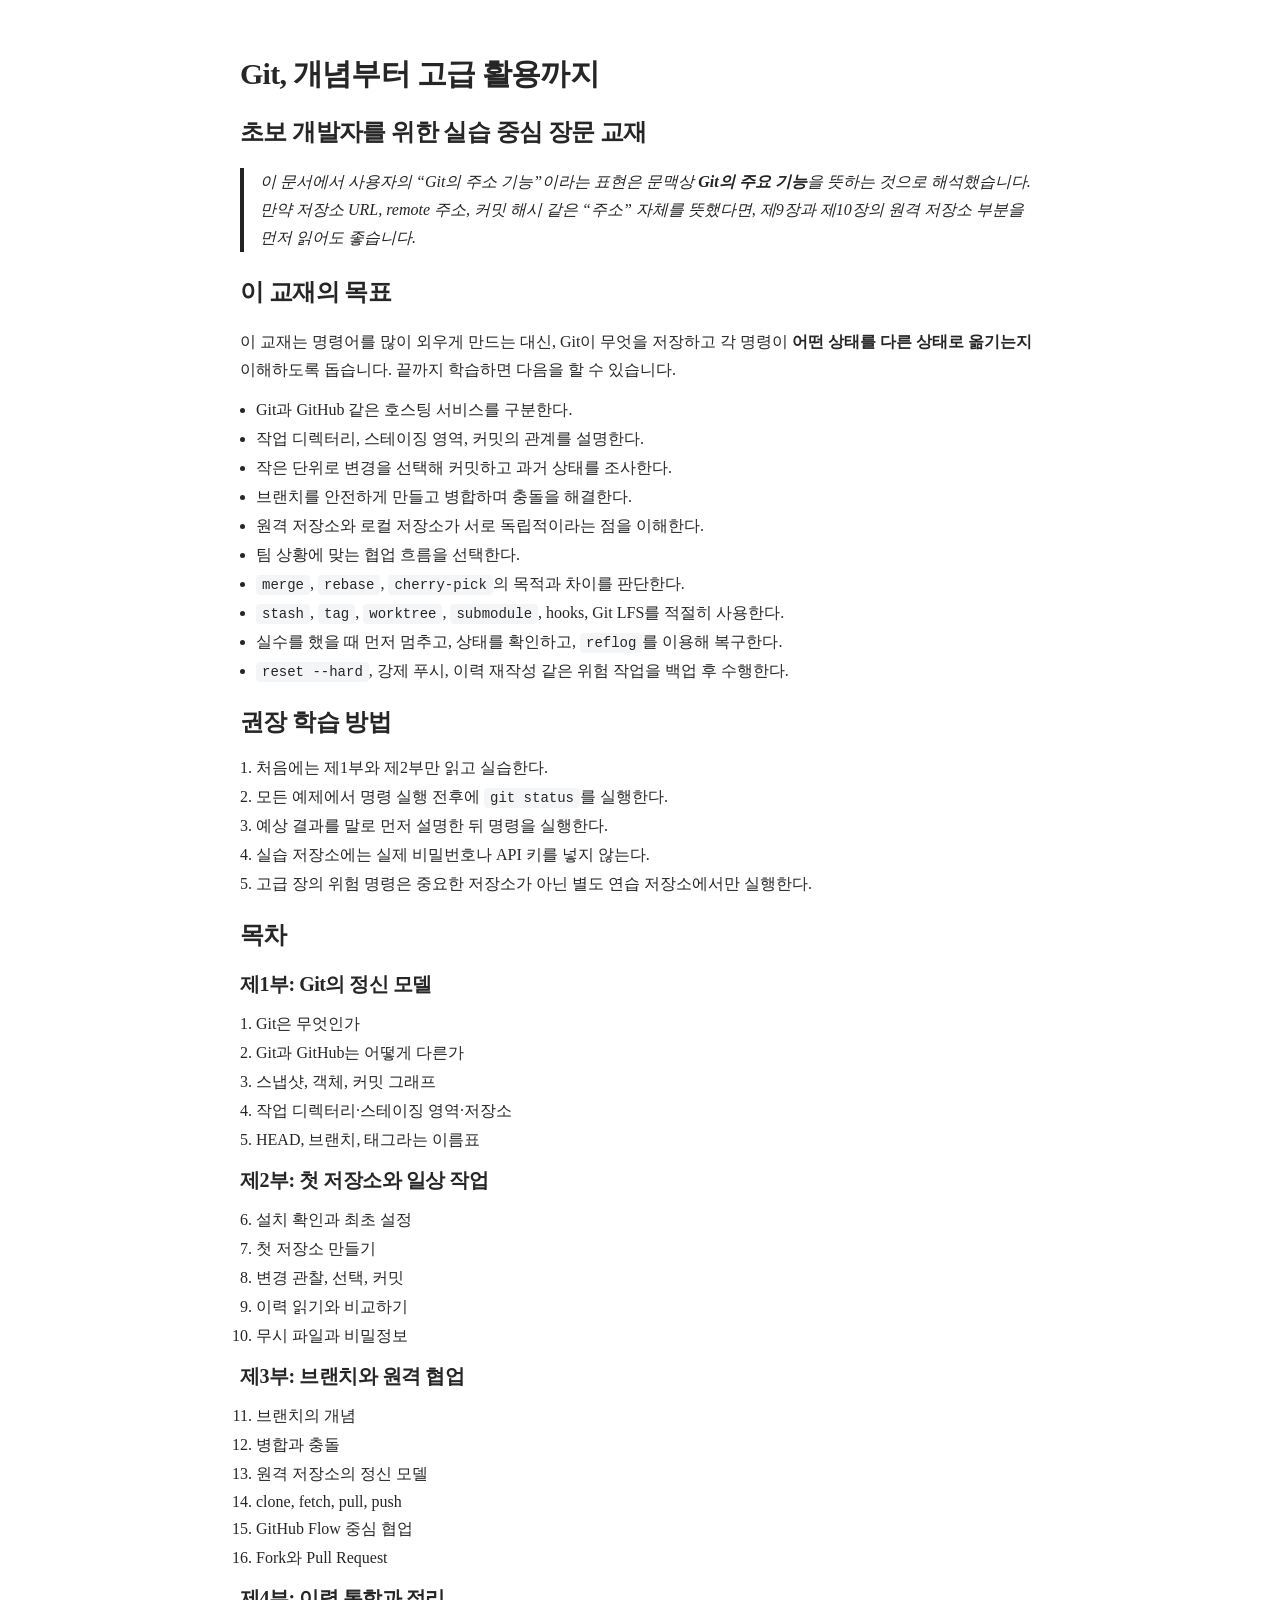
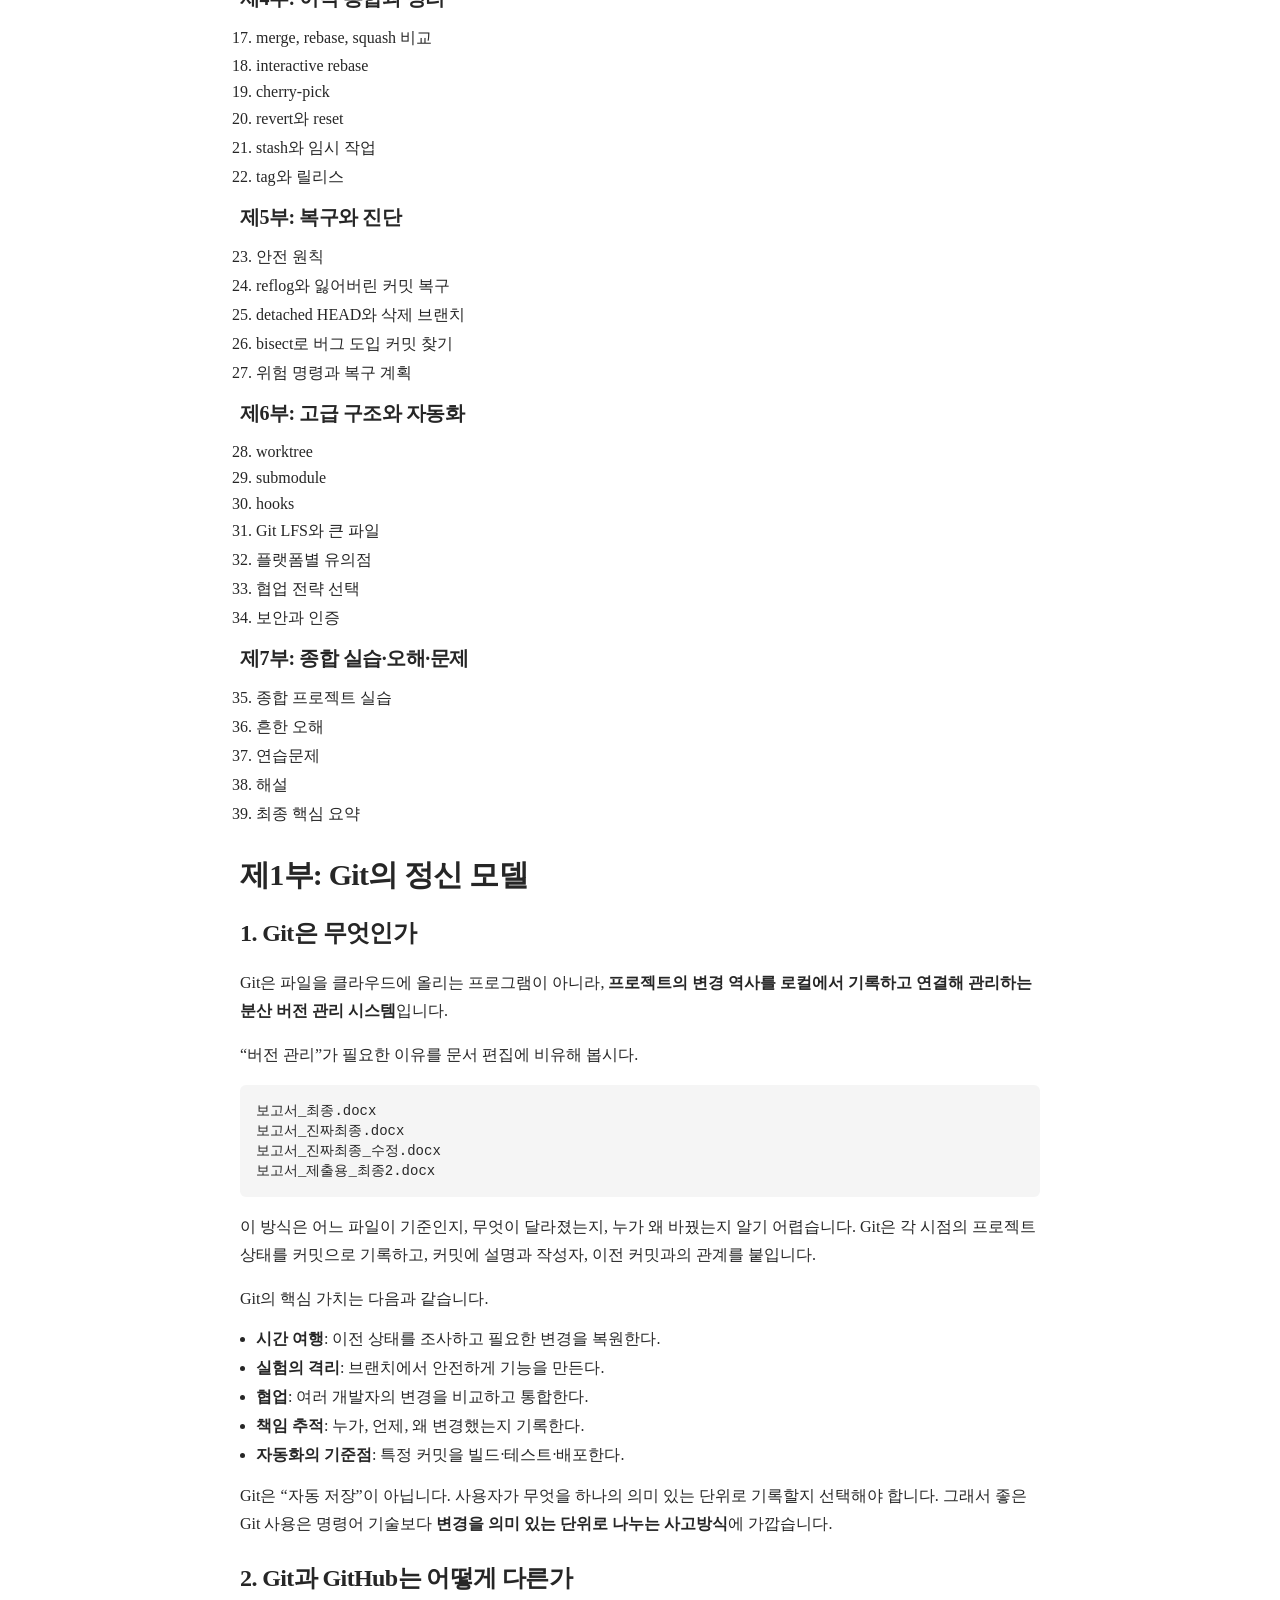
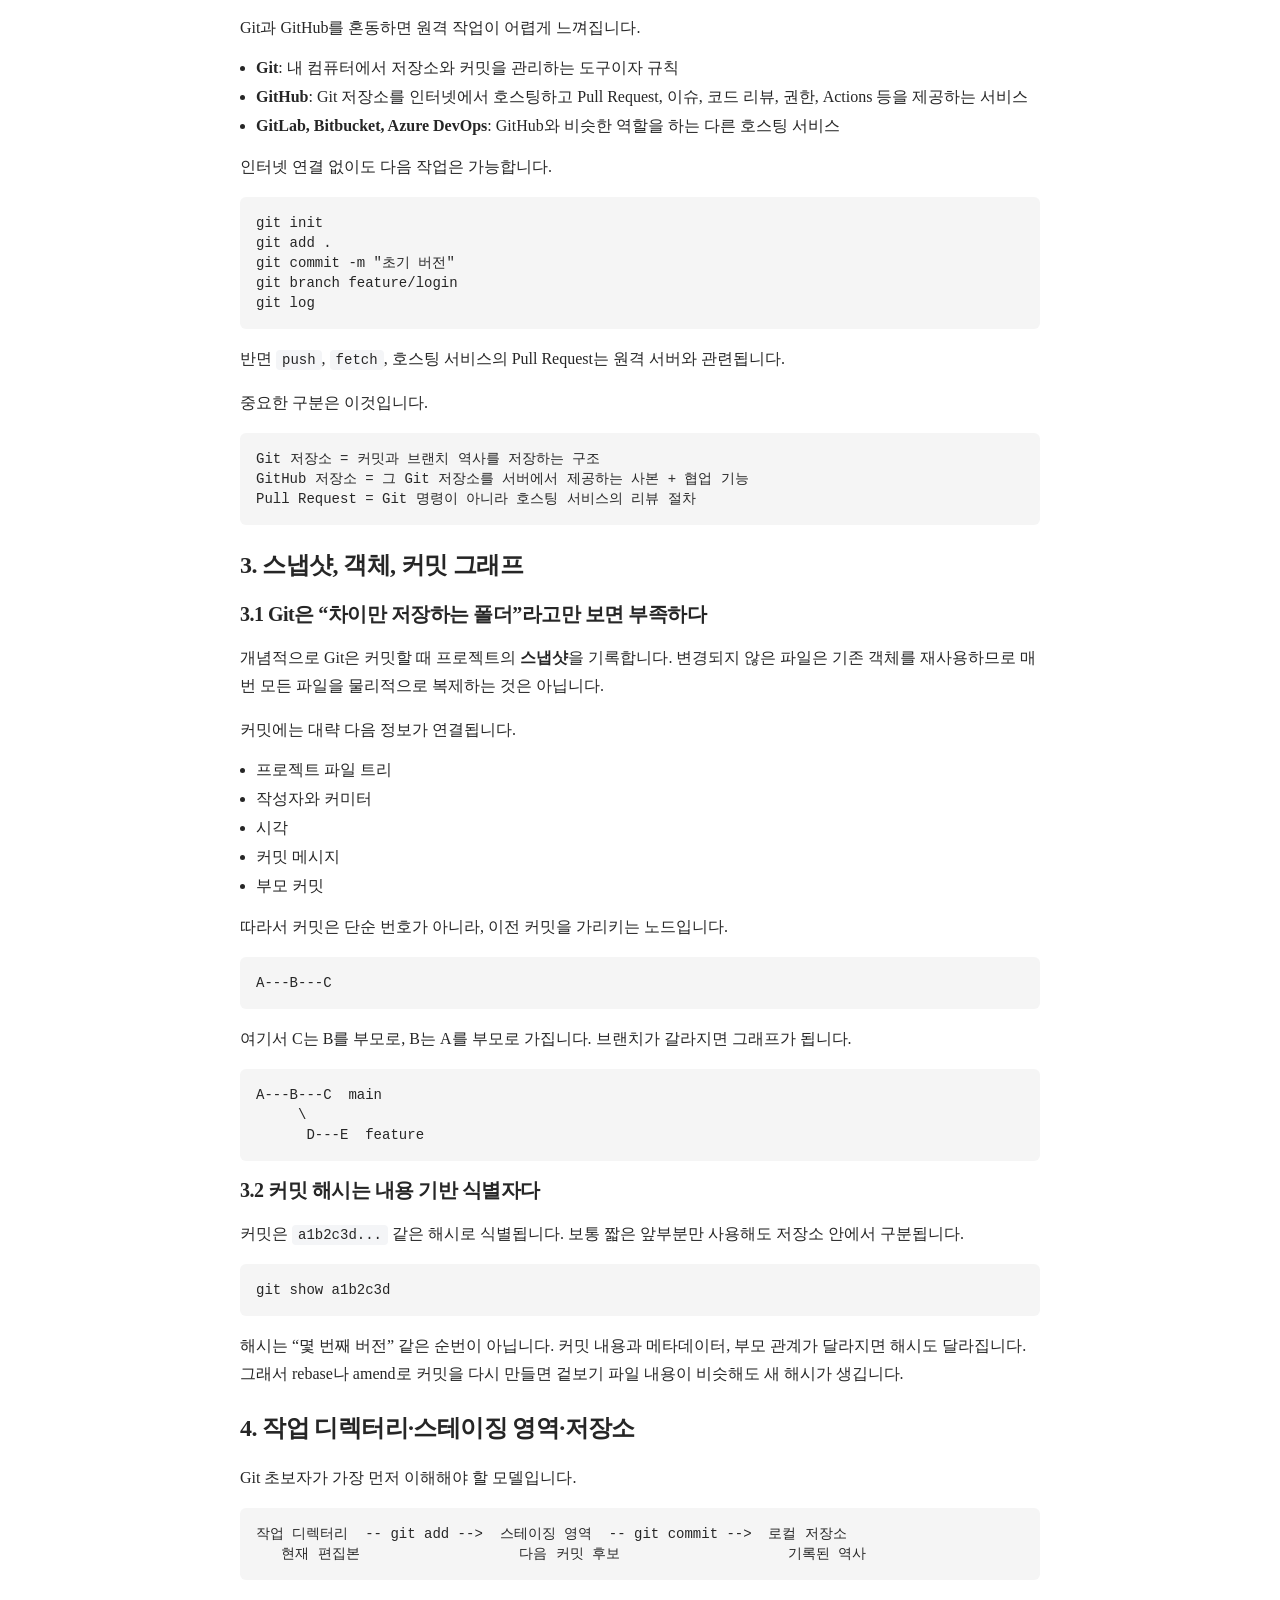
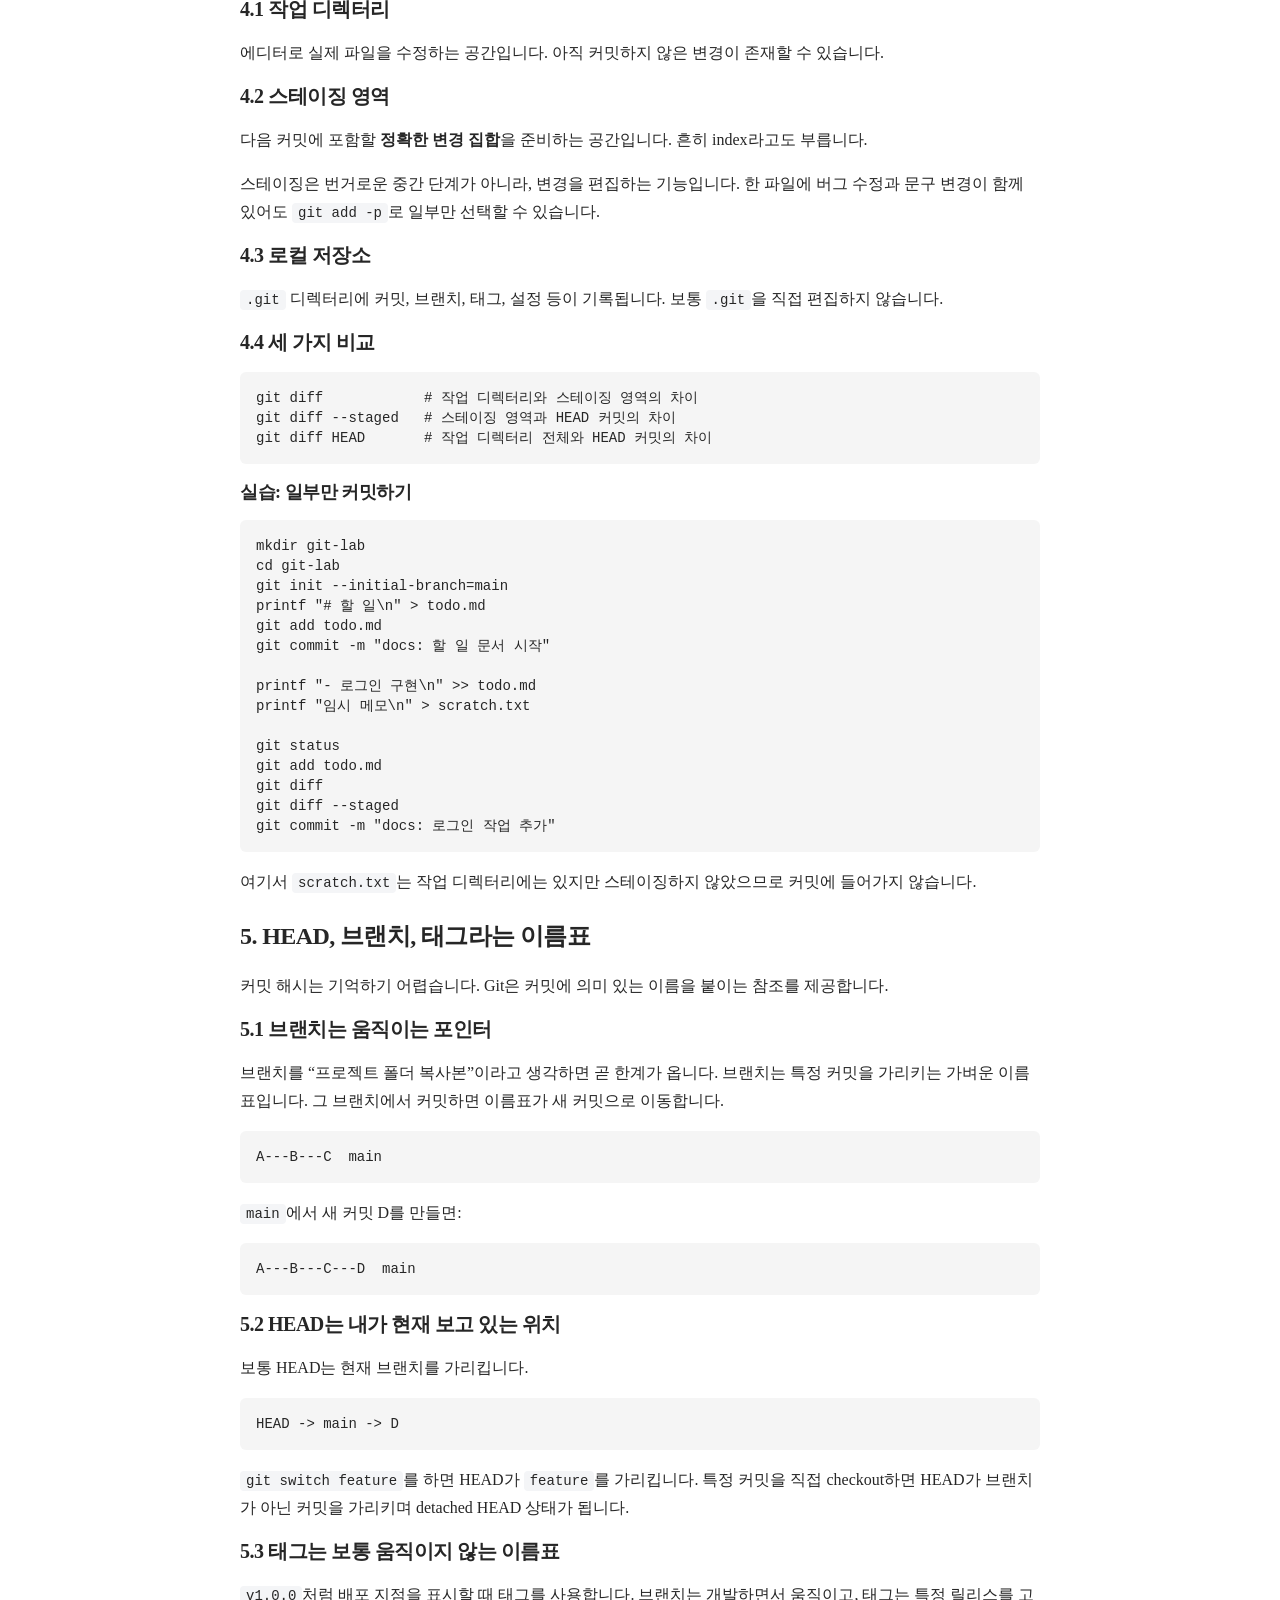
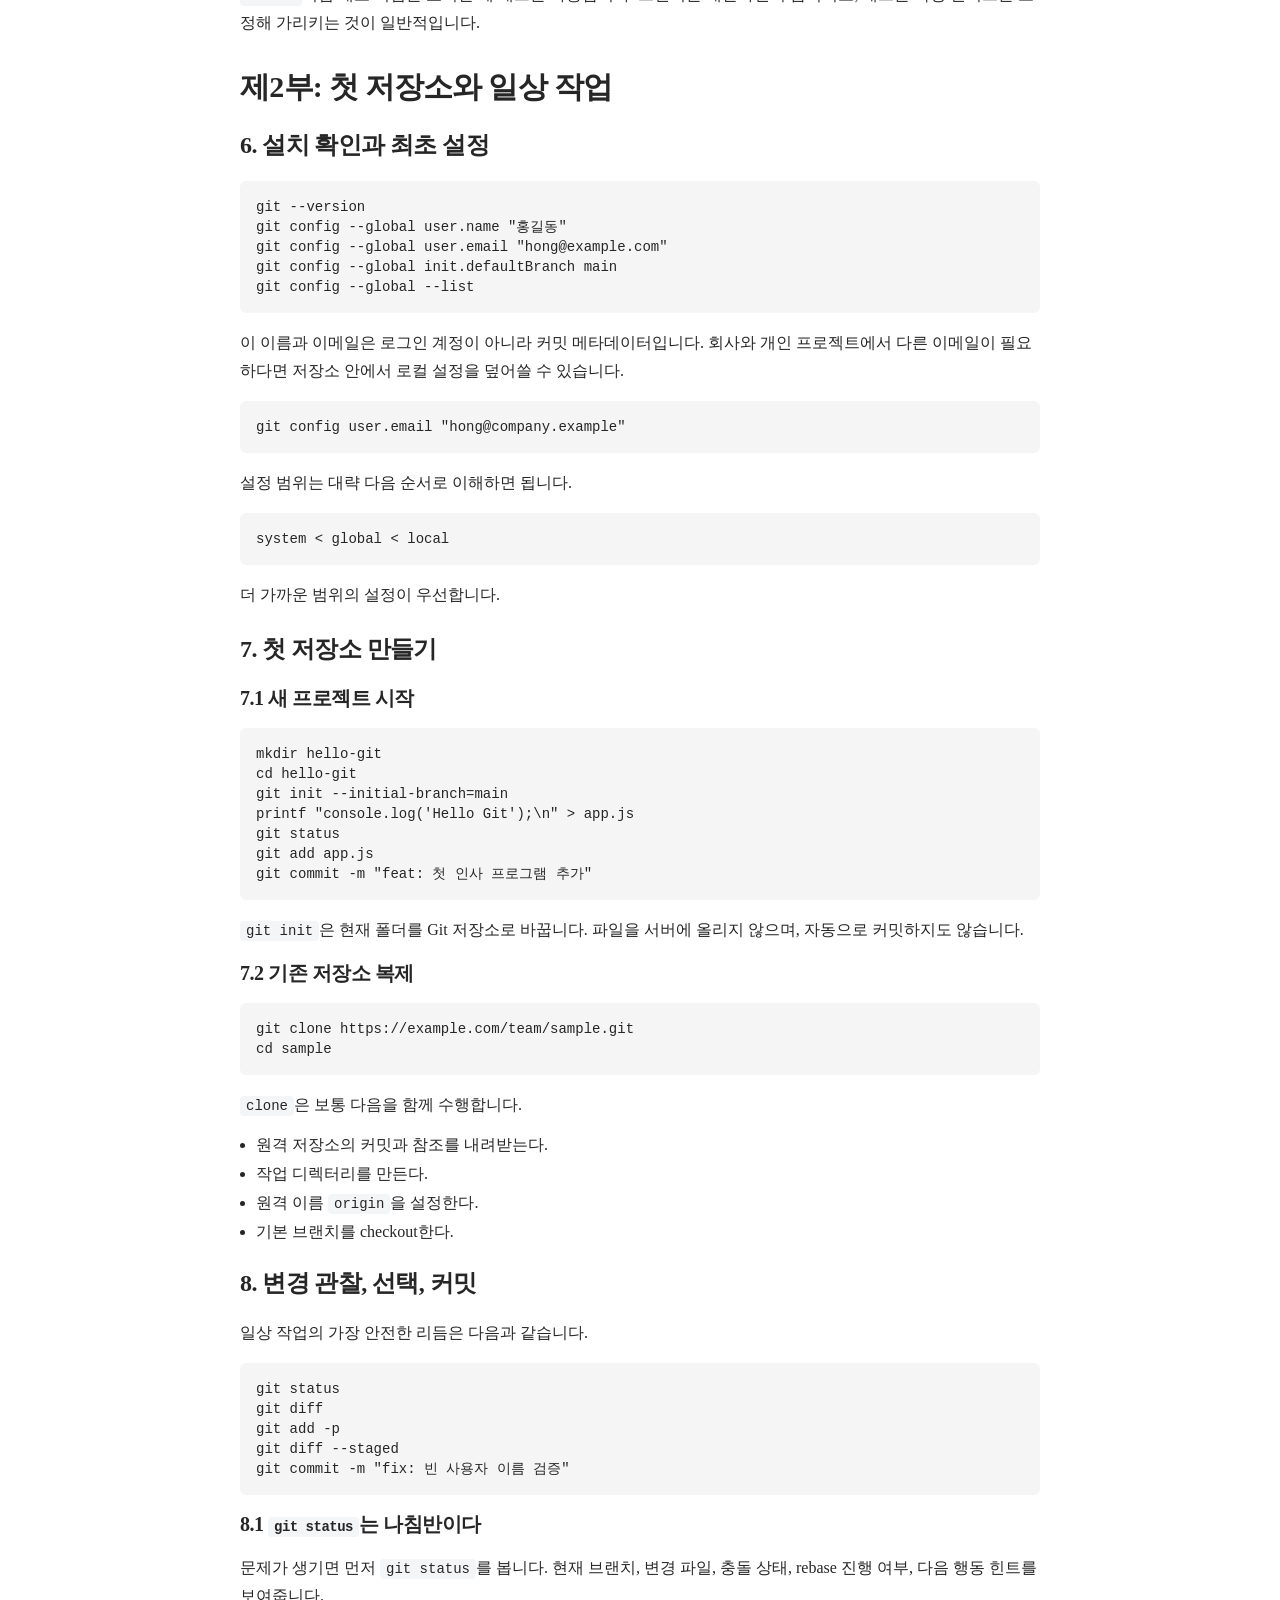
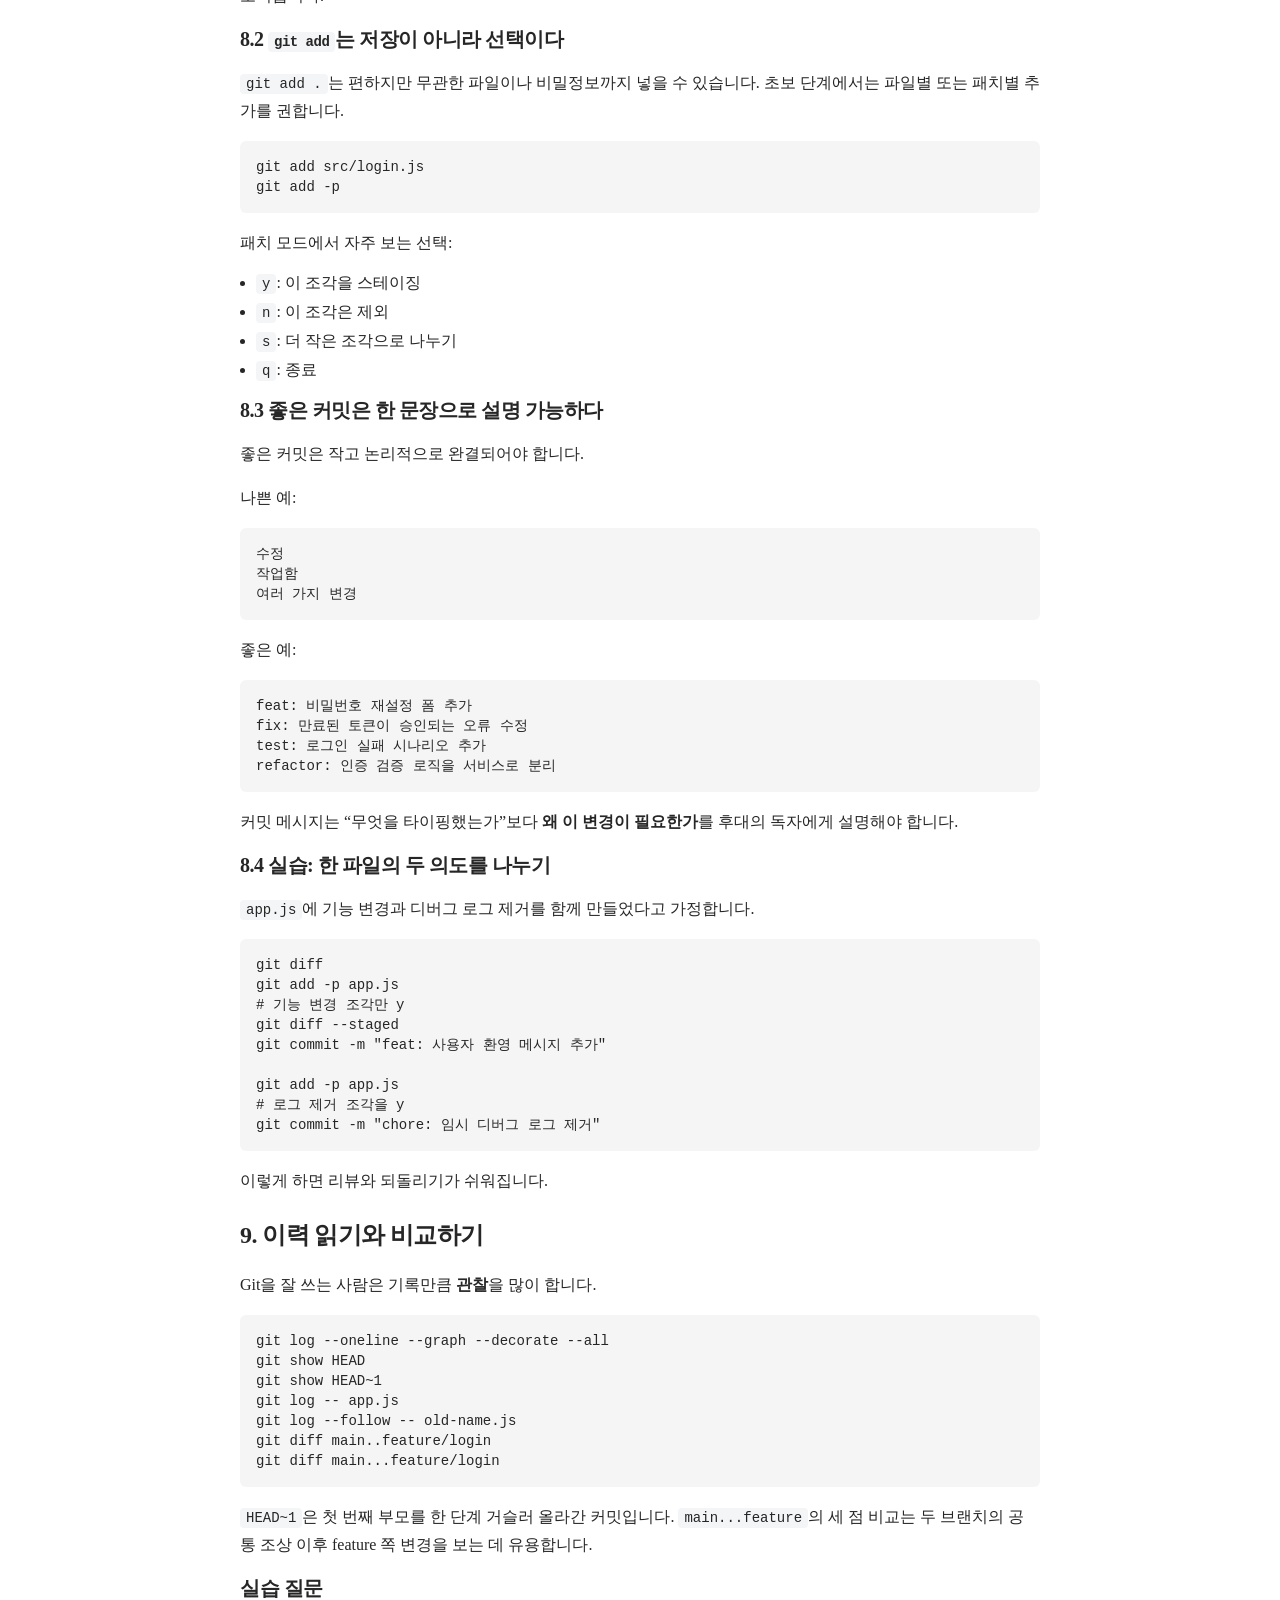
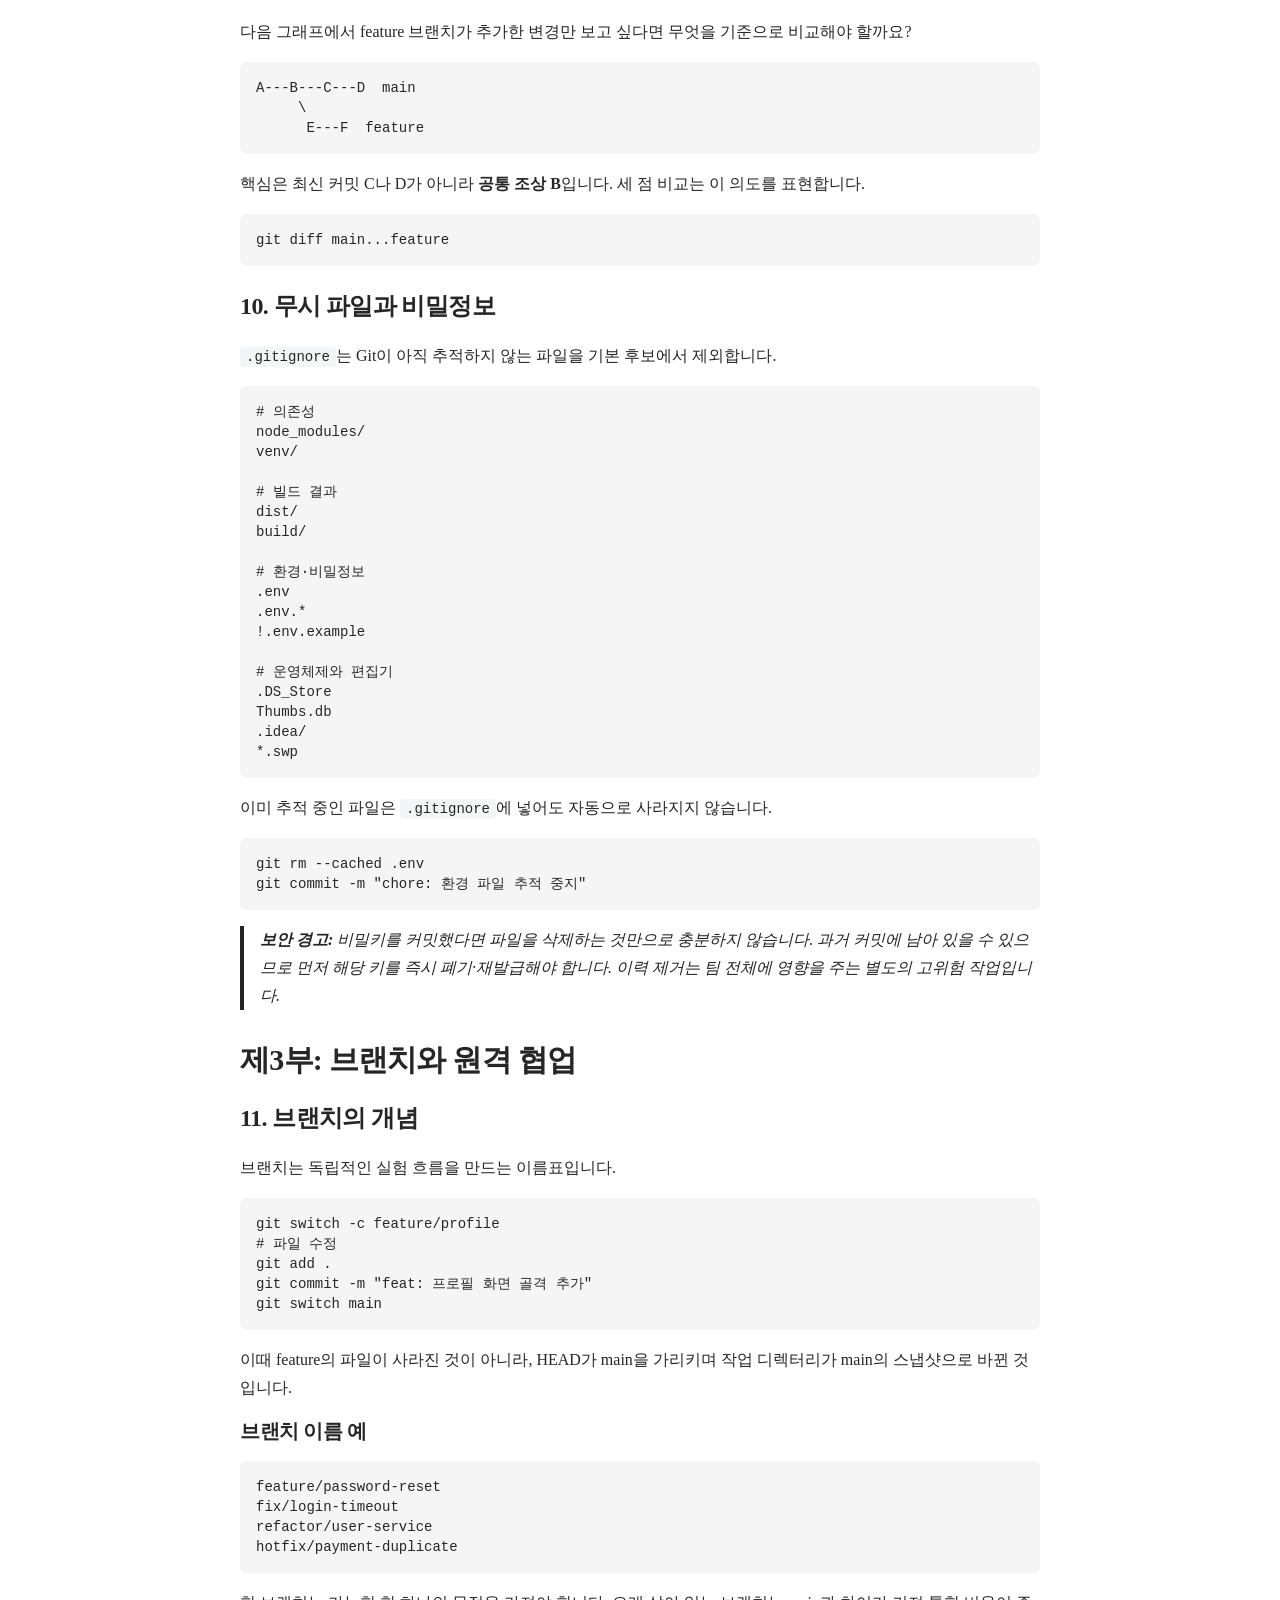
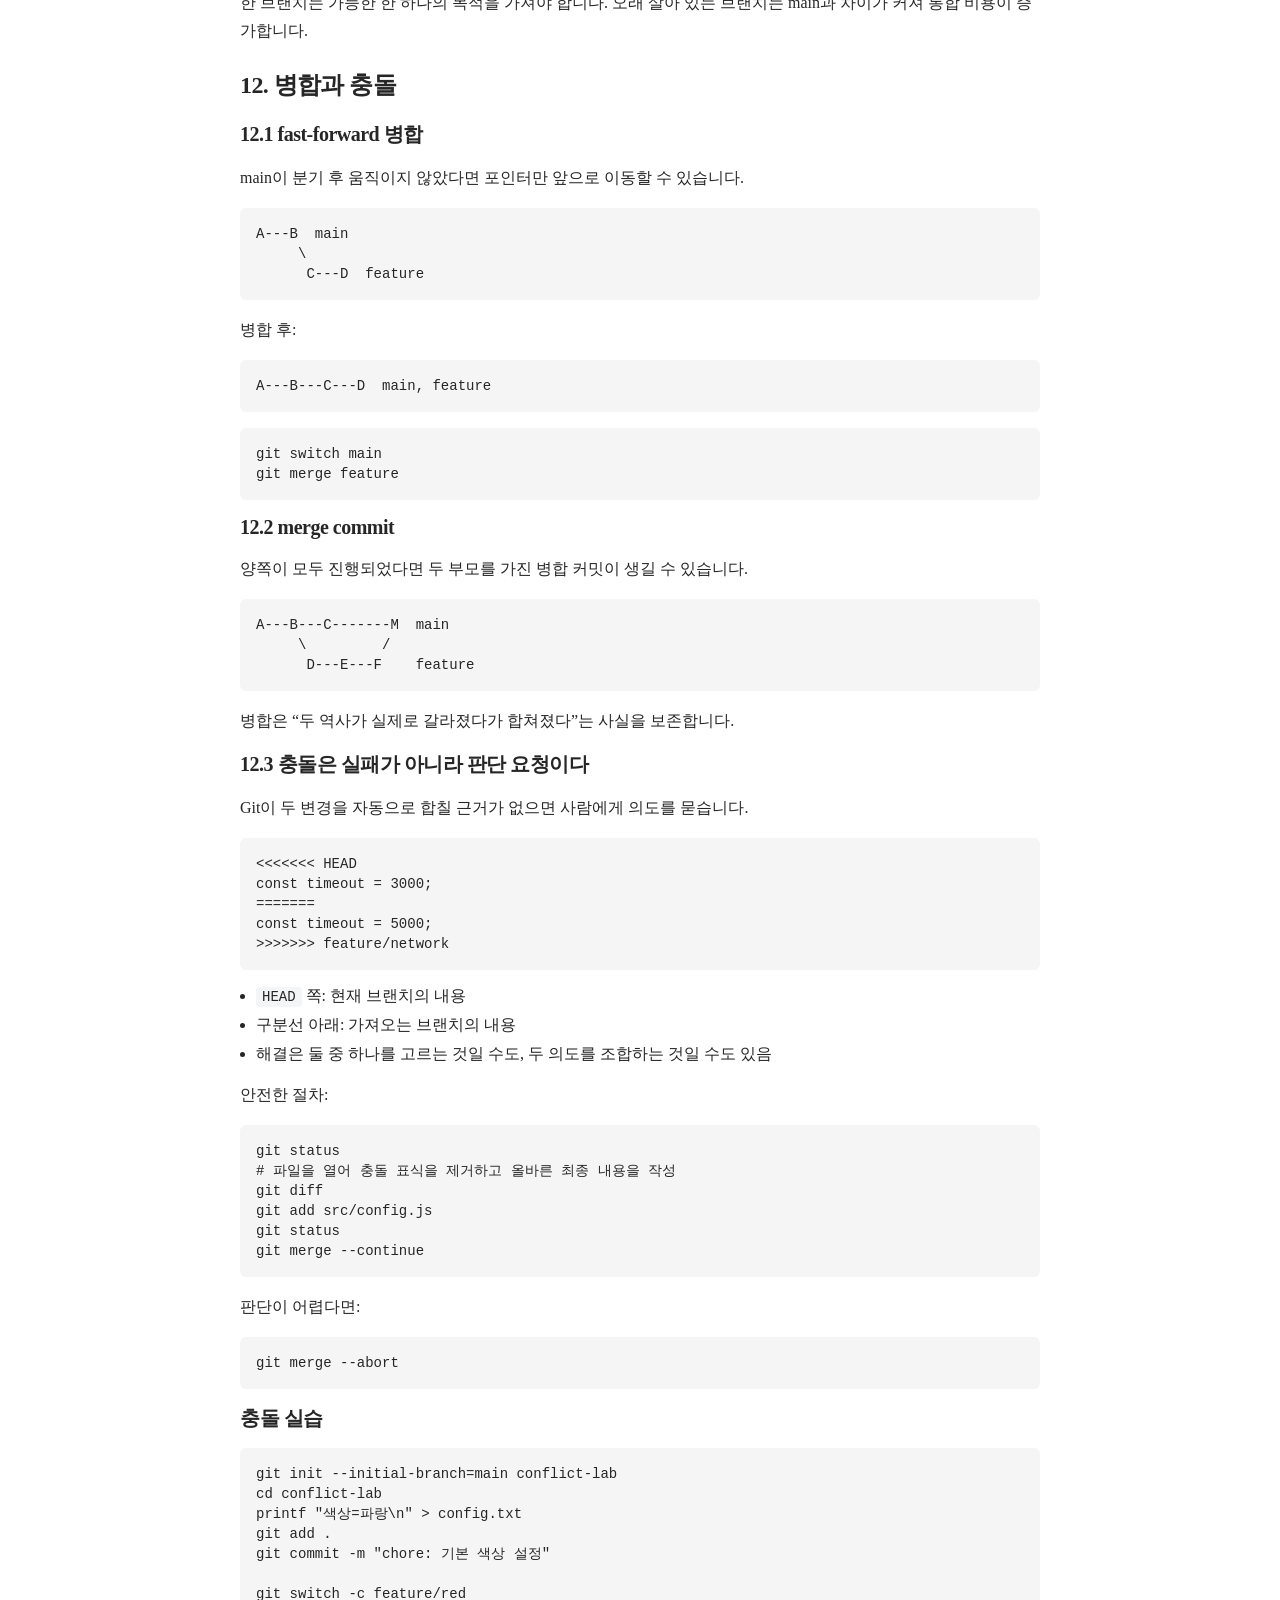
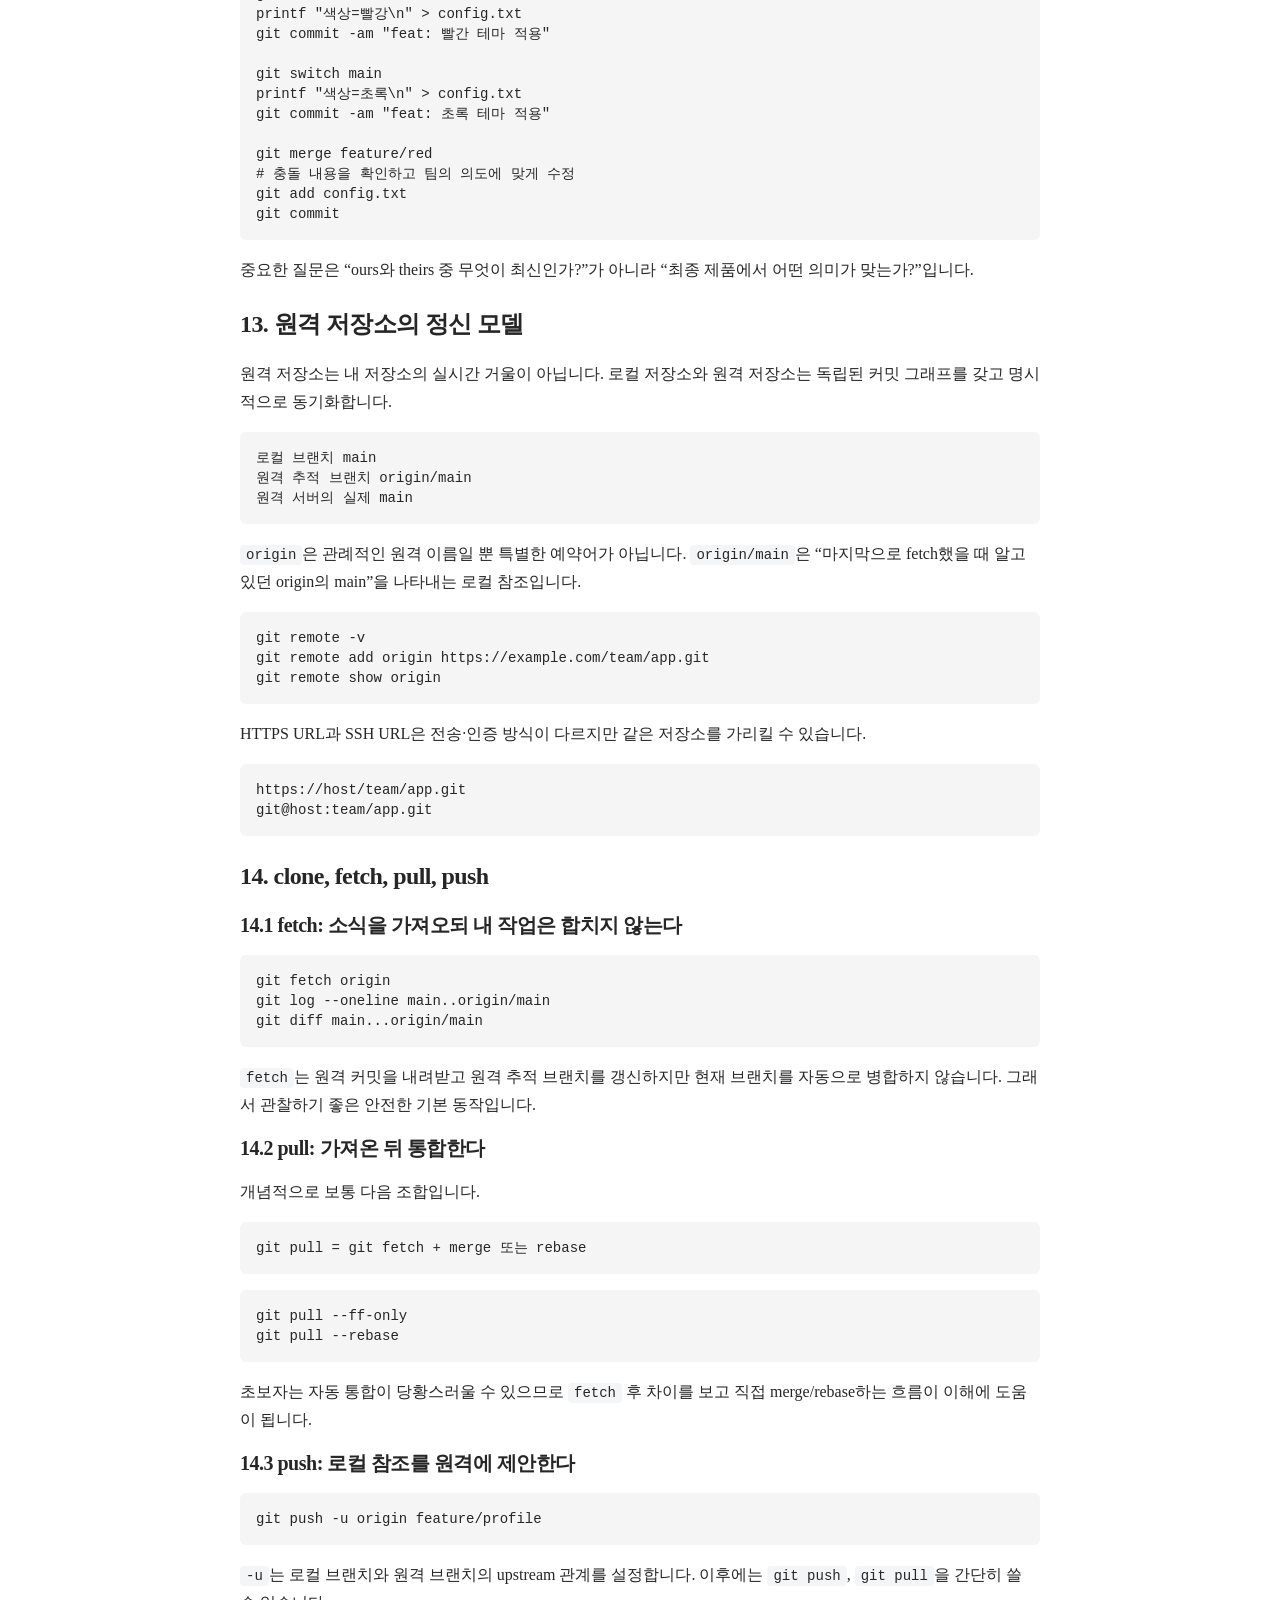
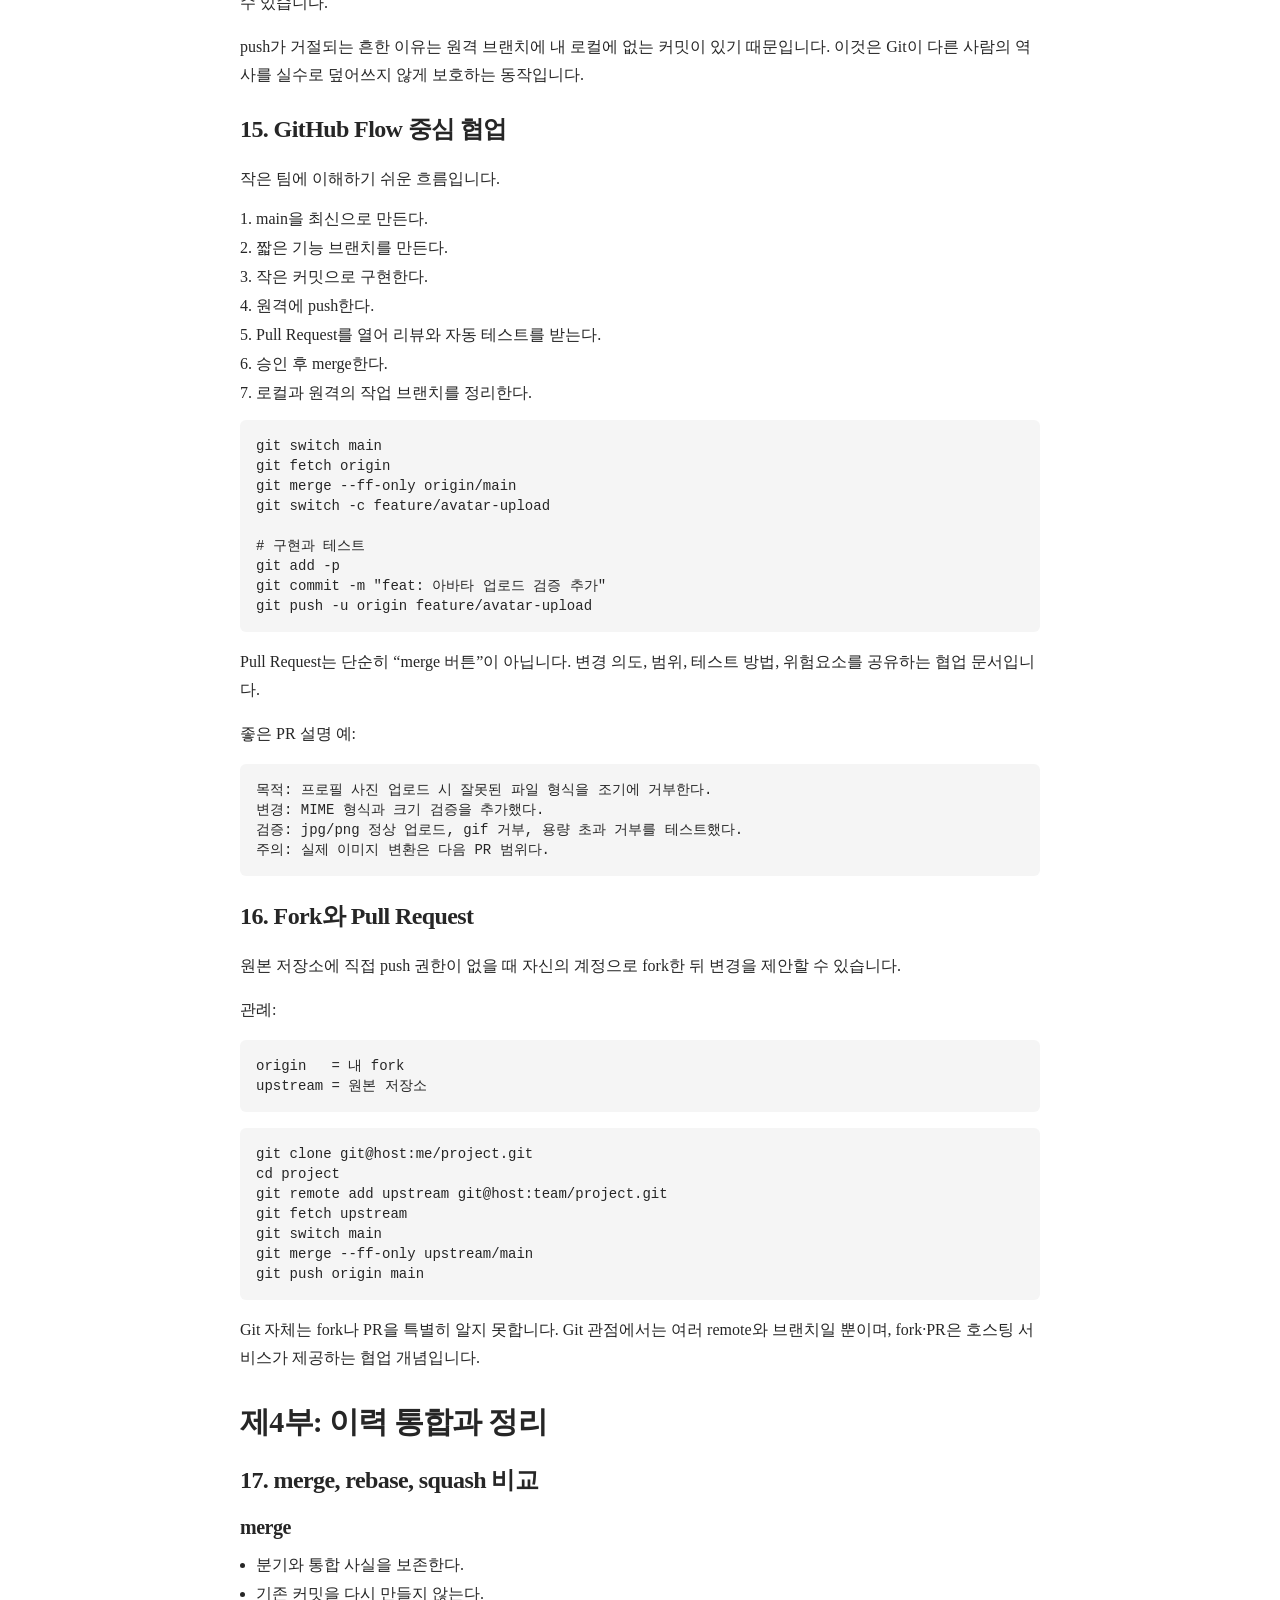
==== git_study.html @ 70f267d0 "Rename git_study.html to a new Korean title" ====
<!DOCTYPE html><html><head><meta charset="utf-8"/><meta content="width=device-width, initial-scale=1.0" name="viewport"/><title>git_개념부터_고급까지_초보자_학습교재</title><style data-sk-tag-style-id="gen_doc_md">
@font-face {
  font-family: "Outfit";
  src: url("https://static-s3.skyworkcdn.com/fe/skywork-site-assets/fonts/Outfit/static/Outfit-ExtraBold.ttf")
    format("truetype");
  font-weight: 800;
  font-style: normal;
}
@font-face {
  font-family: "Outfit";
  src: url("https://static-s3.skyworkcdn.com/fe/skywork-site-assets/fonts/Outfit/static/Outfit-Bold.ttf")
    format("truetype");
  font-weight: 700;
  font-style: normal;
}
@font-face {
  font-family: "Outfit";
  src: url("https://static-s3.skyworkcdn.com/fe/skywork-site-assets/fonts/Outfit/static/Outfit-Black.ttf")
    format("truetype");
  font-weight: 900;
  font-style: normal;
}
@font-face {
  font-family: "Outfit";
  src: url("https://static-s3.skyworkcdn.com/fe/skywork-site-assets/fonts/Outfit/static/Outfit-SemiBold.ttf")
    format("truetype");
  font-weight: 600;
  font-style: normal;
}
@font-face {
  font-family: "Outfit";
  src: url("https://static-s3.skyworkcdn.com/fe/skywork-site-assets/fonts/Outfit/static/Outfit-Light.ttf")
    format("truetype");
  font-weight: 300;
  font-style: normal;
}
@font-face {
  font-family: "Outfit";
  src: url("https://static-s3.skyworkcdn.com/fe/skywork-site-assets/fonts/Outfit/static/Outfit-Medium.ttf")
    format("truetype");
  font-weight: 500;
  font-style: normal;
}
@font-face {
  font-family: "Outfit";
  src: url("https://static-s3.skyworkcdn.com/fe/skywork-site-assets/fonts/Outfit/static/Outfit-ExtraLight.ttf")
    format("truetype");
  font-weight: 200;
  font-style: normal;
}
@font-face {
  font-family: "Outfit";
  src: url("https://static-s3.skyworkcdn.com/fe/skywork-site-assets/fonts/Outfit/static/Outfit-Light.ttf")
    format("truetype");
  font-weight: 400;
  font-style: normal;
}
@font-face {
  font-family: "Outfit";
  src: url("https://static-s3.skyworkcdn.com/fe/skywork-site-assets/fonts/Outfit/static/Outfit-Thin.ttf")
    format("truetype");
  font-weight: 100;
  font-style: normal;
}
.sk-source-tag {
  display: inline-block;
  cursor: pointer;
  flex-shrink: 0;
  font-size: 0 !important;
  text-indent: 0px !important;
  width: auto !important;
  min-width: 20px;
  max-width: 76px !important;
  height: 16px !important;
  box-sizing: border-box;
  padding: 2.5px 8px;
  margin: 2px 4px;
  background: var(--fill-fill-3-hover, #f4f5f7);
  border-radius: 100px;
  background-clip: padding-box;
  color: var(--text-icon-text-3, #485568);
  font-family: Outfit;
  font-style: normal;
  font-weight: 400;
  line-height: 170%;
  user-select: none;
  transition: all 0.2s ease;
}
.sk-source-tag::before {
  content: var(--sk-source-display-name, attr(data-sk-source-website-name));
  cursor: pointer;
  display: inline-block;
  font-family: Outfit;
  font-weight: 400;
  font-style: normal;
  font-size: 9px;
  line-height: 11px;
  letter-spacing: 0px;
  color: var(--text-icon-text-3, #485568);
  max-width: 60px;
  overflow: hidden;
  text-overflow: ellipsis;
  white-space: nowrap;
  word-break: break-word;
  user-select: none;
  transition: all 0.2s ease;
}
.sk-source-tag:hover {
  background: var(---black, #000818);
}
.sk-source-tag:hover::before {
  color: var(--text-icon-text-6, #ffffff);
}
.sk-source-tag.active {
  background: var(---black, #000818);
}
.sk-source-tag.active::before {
  color: var(--text-icon-text-6, #ffffff);
}
.sk-source-tag[data-sk-source-type="pro_data"] {
  font-size: 0 !important;
  width: auto !important;
  text-indent: 0px !important;
  min-width: 20px;
  max-width: 76px !important;
  height: 16px !important;
  box-sizing: border-box;
  padding: 2.5px 8px;
  margin: 2px 4px;
  background: var(--fill-fill-3-hover, #f4f5f7);
  border-radius: 100px;
  color: var(--text-icon-text-3, #485568);
  font-family: Outfit;
  font-style: normal;
  font-weight: 400;
  line-height: 170%;
  user-select: none;
  display: inline-block;
  flex-shrink: 0;
  cursor: pointer;
  transition: all 0.2s ease;
}
.sk-source-tag[data-sk-source-type="pro_data"]::before {
  content: var(--sk-source-display-name, attr(data-sk-source-website-name));
  cursor: pointer;
  display: inline-block;
  font-family: Outfit;
  font-weight: 400;
  font-style: normal;
  font-size: 9px;
  line-height: 11px;
  letter-spacing: 0px;
  color: var(--text-icon-text-3, #485568);
  max-width: 60px;
  overflow: hidden;
  text-overflow: ellipsis;
  white-space: nowrap;
  user-select: none;
  transition: all 0.2s ease;
}
.sk-source-tag[data-sk-source-type="pro_data"]:hover {
  background: var(---black, #000818);
}
.sk-source-tag[data-sk-source-type="pro_data"]:hover::before {
  color: var(--text-icon-text-6, #ffffff);
}
.sk-source-text-check {
  background: var(--other-doc-check, rgba(77, 94, 255, 0.2));
}
.sk-hide-tag .sk-source-tag {
  display: none;
}
::-webkit-scrollbar {
  width: 6px;
  height: 6px;
  background-color: rgba(0, 0, 0, 0);
}
::-webkit-scrollbar-track {
  width: 6px;
  height: 6px;
  border-radius: 6px;
}
::-webkit-scrollbar-thumb {
  background-color: #ccc;
  border-radius: 10px;
}
.sk-edit-loading {
  position: relative;
  overflow: hidden;
  filter: brightness(0.5);
}
body > .container {
  width: 100%;
  box-sizing: border-box;
}
*[contenteditable="true"] {
  outline: none;
}
.doc-placeholder-container {
  display: flex;
  align-items: center;
  justify-content: center;
  width: 100%;
  margin: 1.5rem 0;
}
.doc-placeholder__icon {
  display: flex;
  align-items: center;
  justify-content: center;
  width: 250px;
  height: 188px;
  justify-content: center;
  align-items: center;
  color: #979fab;
  border-radius: 16px;
  border: 1.25px solid #f4f5f7;
  background: #f9fafc;
}
.doc-placeholder__icon svg {
  width: 28px;
  height: 28px;
}
.doc-image-loading {
  display: inline-flex;
  align-items: center;
  justify-content: center;
  padding: 20px;
}
.doc-image-loading__card {
  width: 250px;
  height: 188px;
  border-radius: 16px;
  overflow: hidden;
  position: relative;
  background: #fff;
}
.doc-image-loading__card::before {
  content: "";
  position: absolute;
  inset: -65%;
  background: radial-gradient(
      closest-side at 18% 22%,
      rgba(75, 201, 255, 0.4),
      transparent 60%
    ),
    radial-gradient(
      closest-side at 82% 28%,
      rgba(119, 77, 255, 0.3),
      transparent 58%
    ),
    radial-gradient(
      closest-side at 36% 84%,
      rgba(255, 75, 195, 0.16),
      transparent 62%
    ),
    radial-gradient(
      closest-side at 88% 78%,
      rgba(75, 201, 255, 0.4),
      transparent 64%
    ),
    radial-gradient(
      closest-side at 55% 55%,
      rgba(119, 77, 255, 0.3),
      transparent 68%
    );
  filter: blur(16px) saturate(1.14);
  transform-origin: 50% 50%;
  will-change: transform, filter;
  animation: doc-loading-spinA 18s linear infinite,
    doc-loading-driftA 11.5s ease-in-out infinite,
    doc-loading-breatheA 6.8s ease-in-out infinite;
}
.doc-image-loading__card::after {
  content: "";
  position: absolute;
  inset: -70%;
  background: radial-gradient(
      closest-side at 12% 72%,
      rgba(119, 77, 255, 0.3),
      transparent 60%
    ),
    radial-gradient(
      closest-side at 70% 16%,
      rgba(75, 201, 255, 0.4),
      transparent 58%
    ),
    radial-gradient(
      closest-side at 92% 55%,
      rgba(255, 75, 195, 0.16),
      transparent 64%
    );
  filter: blur(18px) saturate(1.1);
  opacity: 0.98;
  transform-origin: 50% 50%;
  mix-blend-mode: normal;
  will-change: transform, filter, opacity;
  animation: doc-loading-spinB 25s linear infinite reverse,
    doc-loading-driftB 15.8s ease-in-out infinite,
    doc-loading-breatheB 8.4s ease-in-out infinite;
}
.doc-image-loading__flow3 {
  position: absolute;
  inset: -75%;
  background: radial-gradient(
      closest-side at 28% 48%,
      rgba(255, 75, 195, 0.16),
      transparent 62%
    ),
    radial-gradient(
      closest-side at 62% 70%,
      rgba(75, 201, 255, 0.4),
      transparent 60%
    ),
    radial-gradient(
      closest-side at 78% 40%,
      rgba(119, 77, 255, 0.3),
      transparent 58%
    );
  filter: blur(14px) saturate(1.1);
  opacity: 0.78;
  transform-origin: 50% 50%;
  will-change: transform, filter, opacity;
  animation: doc-loading-driftC 9.6s cubic-bezier(0.2, 0.8, 0.2, 1) infinite,
    doc-loading-spinC 31s linear infinite;
  pointer-events: none;
  z-index: 1;
}
.doc-image-loading__glass {
  position: absolute;
  inset: 0;
  background: radial-gradient(
      140% 120% at 20% 0%,
      rgba(255, 255, 255, 0.7),
      rgba(255, 255, 255, 0) 55%
    ),
    radial-gradient(
      120% 140% at 100% 35%,
      rgba(255, 255, 255, 0.55),
      rgba(255, 255, 255, 0) 60%
    ),
    linear-gradient(
      180deg,
      rgba(255, 255, 255, 0.18),
      rgba(255, 255, 255, 0.06)
    );
  pointer-events: none;
  z-index: 2;
}
.doc-image-loading__grain {
  position: absolute;
  inset: -25%;
  pointer-events: none;
  opacity: 0.13;
  background-image: repeating-radial-gradient(
      circle at 20% 30%,
      rgba(0, 0, 0, 0.14) 0 1px,
      transparent 1px 3px
    ),
    repeating-radial-gradient(
      circle at 80% 70%,
      rgba(0, 0, 0, 0.1) 0 1px,
      transparent 1px 4px
    );
  filter: blur(0.15px);
  transform: rotate(12deg);
  animation: doc-loading-grainMove 8s steps(10) infinite;
  mix-blend-mode: soft-light;
  z-index: 3;
}
.doc-image-loading__content {
  position: absolute;
  inset: 0;
  display: flex;
  flex-direction: column;
  align-items: center;
  justify-content: center;
  gap: 8px;
  z-index: 10;
  pointer-events: none;
}
.doc-image-loading__icon {
  width: 28px;
  height: 28px;
  color: #4d5eff;
  opacity: 0.95;
  filter: drop-shadow(0 2px 4px rgba(77, 94, 255, 0.2));
}
.doc-image-loading__text {
  color: #4d5eff;
  font-family: Outfit;
  font-size: 12px;
  font-style: normal;
  font-weight: 400;
  line-height: 150%;
  text-align: center;
  text-shadow: 0 1px 2px hsla(0, 0%, 100%, 0.8);
}
@keyframes doc-loading-spinA {
  from {
    transform: rotate(0deg);
  }
  to {
    transform: rotate(360deg);
  }
}
@keyframes doc-loading-spinB {
  from {
    transform: rotate(0deg) scale(1.03);
  }
  to {
    transform: rotate(360deg) scale(1.03);
  }
}
@keyframes doc-loading-spinC {
  from {
    transform: rotate(0deg);
  }
  to {
    transform: rotate(360deg);
  }
}
@keyframes doc-loading-driftA {
  0% {
    transform: translate(0%, 0%) rotate(0deg) scale(1.02);
  }
  10% {
    transform: translate(12%, -7%) rotate(10deg) scale(1.06);
  }
  24% {
    transform: translate(-9%, 13%) rotate(3deg) scale(1.01);
  }
  38% {
    transform: translate(15%, 4%) rotate(16deg) scale(1.07);
  }
  54% {
    transform: translate(-14%, -2%) rotate(6deg) scale(0.99);
  }
  70% {
    transform: translate(6%, -15%) rotate(20deg) scale(1.05);
  }
  86% {
    transform: translate(-4%, 10%) rotate(12deg) scale(1.03);
  }
  100% {
    transform: translate(0%, 0%) rotate(0deg) scale(1.02);
  }
}
@keyframes doc-loading-driftB {
  0% {
    transform: translate(0%, 0%) rotate(0deg) scale(1.03);
  }
  9% {
    transform: translate(-12%, 9%) rotate(-7deg) scale(1.06);
  }
  22% {
    transform: translate(14%, 4%) rotate(-14deg) scale(1.01);
  }
  41% {
    transform: translate(-6%, -14%) rotate(-4deg) scale(1.08);
  }
  58% {
    transform: translate(13%, -7%) rotate(-16deg) scale(1.03);
  }
  74% {
    transform: translate(-15%, 3%) rotate(-9deg) scale(1.06);
  }
  89% {
    transform: translate(4%, 14%) rotate(-18deg) scale(1);
  }
  100% {
    transform: translate(0%, 0%) rotate(0deg) scale(1.03);
  }
}
@keyframes doc-loading-driftC {
  0% {
    transform: translate(0%, 0%) scale(1);
    opacity: 0.74;
  }
  18% {
    transform: translate(16%, 6%) scale(1.08);
    opacity: 0.8;
  }
  36% {
    transform: translate(3%, -16%) scale(0.98);
    opacity: 0.72;
  }
  55% {
    transform: translate(-17%, -4%) scale(1.07);
    opacity: 0.78;
  }
  73% {
    transform: translate(-6%, 15%) scale(1);
    opacity: 0.76;
  }
  100% {
    transform: translate(0%, 0%) scale(1);
    opacity: 0.74;
  }
}
@keyframes doc-loading-breatheA {
  0%,
  100% {
    filter: blur(16px) saturate(1.14);
  }
  45% {
    filter: blur(20px) saturate(1.2);
  }
  78% {
    filter: blur(15px) saturate(1.1);
  }
}
@keyframes doc-loading-breatheB {
  0%,
  100% {
    filter: blur(18px) saturate(1.1);
    opacity: 0.98;
  }
  40% {
    filter: blur(22px) saturate(1.18);
    opacity: 0.9;
  }
  72% {
    filter: blur(17px) saturate(1.06);
    opacity: 1;
  }
}
@keyframes doc-loading-grainMove {
  0% {
    transform: translate(0, 0) rotate(12deg);
  }
  25% {
    transform: translate(-2%, 1%) rotate(10deg);
  }
  50% {
    transform: translate(1%, -2%) rotate(14deg);
  }
  75% {
    transform: translate(2%, 2%) rotate(11deg);
  }
  100% {
    transform: translate(0, 0) rotate(12deg);
  }
}
@media (forced-colors: active) {
  .doc-image-loading__card::before,
  .doc-image-loading__card::after,
  .doc-image-loading__flow3,
  .doc-image-loading__grain {
    display: none;
  }
  .doc-image-loading__glass {
    background: linear-gradient(180deg, Canvas, Canvas);
    outline: 1px solid CanvasText;
  }
}
@media (prefers-reduced-motion: reduce) {
  .doc-image-loading__card::before,
  .doc-image-loading__card::after,
  .doc-image-loading__flow3,
  .doc-image-loading__grain {
    animation: none !important;
  }
}
.doc-region-loading {
  display: flex;
  flex-direction: column;
  flex: 1;
}
.doc-region-loading__bar {
  height: 16px;
  border-radius: 999px;
  margin-bottom: 12px;
  width: 100%;
  background: linear-gradient(
    90deg,
    rgb(242, 246, 255) 0%,
    rgb(232, 238, 255) 35%,
    rgb(224, 234, 255) 50%,
    rgb(232, 238, 255) 65%,
    rgb(242, 246, 255) 100%
  );
  background-size: 220% 100%;
  animation: doc-region-loading-flow 1.8s ease-in-out infinite;
}
.doc-region-loading__bar--long {
  width: 100%;
}
.doc-region-loading__bar--short {
  width: 62%;
}
@keyframes doc-region-loading-flow {
  0% {
    background-position: 0% 50%;
    opacity: 0.95;
  }
  50% {
    background-position: 100% 50%;
    opacity: 1;
  }
  100% {
    background-position: 0% 50%;
    opacity: 0.95;
  }
}
@keyframes doc-image-node-loading-spin {
  0% {
    transform: rotate(0deg);
  }
  100% {
    transform: rotate(360deg);
  }
}
@media (prefers-reduced-motion: reduce) {
  .doc-region-loading__bar {
    animation: none;
  }
}
.editor-image-node {
  display: flex;
  flex-direction: column;
  align-items: center;
  justify-content: center;
  margin: 1em 0;
  position: relative;
  caret-color: rgba(0, 0, 0, 0);
}
.editor-image-node img {
  margin: 0;
  max-width: 500px;
  cursor: pointer;
}
.editor-image-node.editor-image-node-is-loading::before {
  content: "";
  position: absolute;
  inset: 0;
  left: 0;
  right: 0;
  top: 0;
  bottom: 0;
  background: hsla(0, 0%, 100%, 0.5);
  z-index: 99;
}
.editor-image-node.editor-image-node-is-loading::after {
  z-index: 100;
  content: "";
  position: absolute;
  top: calc(50% - 14px);
  right: calc(50% - 14px);
  width: 28px;
  height: 28px;
  transform: translate(-50%, -50%);
  background: none;
  border: 3px solid #e8ecf2;
  border-top: 3px solid #4d5eff;
  border-radius: 50%;
  animation: doc-image-node-loading-spin 1s linear infinite;
}
.editor-image-node-caption {
  color: var(--text-icon-text-4, #7f8896);
  text-align: center;
  font-feature-settings: "liga" off, "clig" off;
  font-family: Outfit;
  font-size: 12px;
  font-style: normal;
  font-weight: 400;
  line-height: 150%;
  caret-color: auto;
  margin-top: 8px;
  min-height: 20px;
  max-width: 100%;
  min-width: 160px;
  display: inline-block;
  position: relative;
}
.editor-image-node-caption:focus {
  outline: none;
}
.editor-image-node-caption:empty::before {
  content: attr(data-placeholder);
  color: var(--text-icon-text-4, #7f8896);
  pointer-events: none;
  position: absolute;
  left: 0;
  right: 0;
  text-align: center;
  top: 0;
}
.editor-image-node-placeholder {
  border-radius: 16px;
  border: 1.25px solid var(--line-line-4, #f4f5f7);
  background: var(--fill-fill-4, #f9fafc);
  display: flex;
  width: 100%;
  height: 100%;
  min-height: 188px;
  max-width: 500px;
  max-height: 300px;
  flex-direction: column;
  justify-content: center;
  align-items: center;
  gap: 8px;
}
.editor-image-node-placeholder.placeholder-loading > svg {
  animation: doc-image-node-loading-spin 1s linear infinite;
}
a {
  cursor: pointer !important;
}
a[href] {
  cursor: pointer !important;
}
[contenteditable] a,
[contenteditable="true"] a,
[contenteditable="false"] a {
  cursor: pointer !important;
}
b {
  font-weight: bold;
}
.container b,
.container strong,
.page b,
.page strong {
  font-weight: 900;
}
body > .page {
  overflow-x: hidden;
}
body > .container {
  overflow-x: hidden;
}
.timeline-item {
  overflow-y: hidden;
}
.item-date {
  white-space: normal;
}
body {
  max-width: 800px;
  padding-top: 32px;
  margin: 0 auto;
  background: #fff;
}
body img {
  object-fit: contain;
}
body.use-template {
  background: #f9fafc;
  margin: 0 auto;
}
body.use-template .page {
  box-shadow: 0 2px 10px 0 rgba(0, 8, 24, 0.08);
}
body > .container {
  box-shadow: unset;
}
body > .page {
  height: auto;
}
body > .page .right-column,
body > .page .left-column {
  overflow-y: auto;
}
body > .page img {
  max-width: 100%;
}
body > .page .profile-pic-container img {
  object-fit: contain;
}
:root {
  --radius-sm: calc(var(--radius) - 4px);
  --radius-md: calc(var(--radius) - 2px);
  --radius-lg: var(--radius);
  --radius-xl: calc(var(--radius) + 4px);
  --color-background: var(--background);
  --color-foreground: var(--foreground);
  --color-card: var(--card);
  --color-card-foreground: var(--card-foreground);
  --color-popover: var(--popover);
  --color-popover-foreground: var(--popover-foreground);
  --color-primary: var(--primary);
  --color-primary-foreground: var(--primary-foreground);
  --color-secondary: var(--secondary);
  --color-secondary-foreground: var(--secondary-foreground);
  --color-muted: var(--muted);
  --color-muted-foreground: var(--muted-foreground);
  --color-accent: var(--accent);
  --color-accent-foreground: var(--accent-foreground);
  --color-destructive: var(--destructive);
  --color-destructive-foreground: var(--destructive-foreground);
  --color-border: var(--border);
  --color-input: var(--input);
  --color-ring: var(--ring);
  --color-chart-1: var(--chart-1);
  --color-chart-2: var(--chart-2);
  --color-chart-3: var(--chart-3);
  --color-chart-4: var(--chart-4);
  --color-chart-5: var(--chart-5);
  --color-sidebar: var(--sidebar);
  --color-sidebar-foreground: var(--sidebar-foreground);
  --color-sidebar-primary: var(--sidebar-primary);
  --color-sidebar-primary-foreground: var(--sidebar-primary-foreground);
  --color-sidebar-accent: var(--sidebar-accent);
  --color-sidebar-accent-foreground: var(--sidebar-accent-foreground);
  --color-sidebar-border: var(--sidebar-border);
  --color-sidebar-ring: var(--sidebar-ring);
  --primary: rgba(0, 85, 212, 1);
  --primary-foreground: rgba(255, 255, 255, 1);
  --sidebar-primary: rgba(0, 85, 212, 1);
  --sidebar-primary-foreground: rgba(255, 255, 255, 1);
  --chart-1: rgba(0, 85, 212, 1);
  --chart-2: rgba(82, 143, 235, 1);
  --chart-3: rgba(139, 177, 242, 1);
  --chart-4: rgba(185, 206, 247, 1);
  --chart-5: rgba(223, 230, 250, 1);
  --radius: 0rem;
  --background: rgba(252, 252, 252, 1);
  --foreground: rgba(38, 38, 38, 1);
  --card: rgba(255, 255, 255, 1);
  --card-foreground: rgba(38, 38, 38, 1);
  --popover: rgba(255, 255, 255, 1);
  --popover-foreground: rgba(38, 38, 38, 1);
  --secondary: rgba(245, 245, 245, 1);
  --secondary-foreground: rgba(38, 38, 38, 1);
  --muted: rgba(245, 245, 245, 1);
  --muted-foreground: rgba(34, 35, 37, 1);
  --accent: rgba(239, 239, 239, 1);
  --accent-foreground: rgba(38, 38, 38, 1);
  --destructive: rgba(192, 57, 43, 1);
  --destructive-foreground: rgba(255, 255, 255, 1);
  --border: rgba(230, 230, 230, 1);
  --input: rgba(230, 230, 230, 1);
  --ring: rgba(0, 85, 212, 1);
  --sidebar: rgba(250, 250, 250, 1);
  --sidebar-foreground: rgba(38, 38, 38, 1);
  --sidebar-accent: rgba(239, 239, 239, 1);
  --sidebar-accent-foreground: rgba(38, 38, 38, 1);
  --sidebar-border: rgba(230, 230, 230, 1);
  --sidebar-ring: rgba(0, 85, 212, 1);
}
* {
  border-color: var(--border);
  outline-color: color-mix(in srgb, var(--ring) 50%, transparent);
}
body {
  font-size: 16px;
  color: var(--foreground);
  -webkit-font-smoothing: antialiased;
  -moz-osx-font-smoothing: grayscale;
  font-feature-settings: "ss01", "ss02", "cv01", "cv02";
}
menu,
ol,
ul {
  list-style: none;
  margin: 0;
  padding: 0;
}
h1,
h2,
h3,
h4,
h5,
h6 {
  font-weight: 700;
  letter-spacing: -0.025em;
  margin-top: 16px;
  margin-bottom: 16px;
}
h1 {
  font-size: 2.25rem;
  line-height: 2.5rem;
  margin-bottom: 1.5rem;
}
@media (min-width: 768px) {
  h1 {
    font-size: 3rem;
    line-height: 1;
  }
}
@media (min-width: 1024px) {
  h1 {
    font-size: 3.75rem;
    line-height: 1;
  }
}
h2 {
  font-size: 1.875rem;
  line-height: 2.25rem;
  margin-bottom: 1rem;
}
@media (min-width: 768px) {
  h2 {
    font-size: 2.25rem;
    line-height: 2.5rem;
  }
}
p {
  line-height: 1.75;
  margin-bottom: 1rem;
}
button:not(:disabled),
[role="button"]:not([aria-disabled="true"]),
[type="button"]:not(:disabled),
[type="submit"]:not(:disabled),
[type="reset"]:not(:disabled),
a[href],
select:not(:disabled),
input[type="checkbox"]:not(:disabled),
input[type="radio"]:not(:disabled) {
  cursor: pointer;
}
.container {
  width: 100%;
  margin-left: auto;
  margin-right: auto;
  padding-left: 1.5rem;
  padding-right: 1.5rem;
  max-width: 820px;
}
.flex {
  min-height: 0;
  min-width: 0;
}
.editor-container {
  max-width: 800px;
  padding: 24px 10%;
  font-size: 16px;
}
.editor-container hr {
  border: none;
  height: 1px;
  margin-top: 3em;
  margin-bottom: 3em;
  background-color: rgba(37, 39, 45, 0.1);
}
.editor-container li {
  margin: 0.5rem 0;
}
.editor-container h1 {
  font-size: 2rem;
  font-weight: 700;
}
.editor-container h2 {
  font-size: 1.5rem;
  font-weight: 700;
}
.editor-container h3 {
  font-size: 1.25rem;
  font-weight: 600;
}
.editor-container h4 {
  font-size: 1.125rem;
  font-weight: 600;
}
.editor-container h5 {
  font-size: 1rem;
  font-weight: 500;
}
.editor-container h6 {
  font-size: 0.875rem;
  font-weight: 400;
}
.editor-container a {
  color: #3385ff;
  text-decoration: none;
}
.editor-container a:hover {
  text-decoration: underline;
}
.editor-container sup > a {
  margin-left: 2px;
  margin-right: 2px;
}
.editor-container [data-footnote-backref] {
  color: #4c90ff;
}
.editor-container [data-footnote-backref]:hover {
  color: #1f6fe5;
}
.editor-container .editor-image-node {
  max-width: 100%;
}
.editor-container .editor-image-node .editor-image-node-placeholder {
  max-width: 100%;
}
.editor-container .editor-image-node img {
  max-width: 100%;
}
.editor-container h1 {
  font-size: 1.875rem;
  line-height: 2.25rem;
  font-weight: 700;
  margin-top: 2rem;
  margin-bottom: 1rem;
}
.editor-container h2 {
  font-size: 1.5rem;
  line-height: 2rem;
  font-weight: 700;
  margin-top: 1.5rem;
  margin-bottom: 0.75rem;
  padding-bottom: 0.25rem;
}
.editor-container p {
  margin-top: 1rem;
  margin-bottom: 1rem;
  line-height: 1.75rem;
}
.editor-container blockquote {
  border-left: 4px solid #222325;
  padding-left: 1rem;
  font-style: italic;
  color: var(--muted-foreground);
  margin: 1rem 0;
}
.editor-container code {
  background-color: #f4f5f7;
  padding-left: 0.375rem;
  padding-right: 0.375rem;
  padding-top: 0.125rem;
  padding-bottom: 0.125rem;
  border-radius: 0.25rem;
  font-size: 0.875rem;
  line-height: 1.25rem;
  font-family: ui-monospace, SFMono-Regular, Menlo, Monaco, Consolas,
    "Liberation Mono", "Courier New", monospace;
}
.editor-container pre {
  background-color: var(--muted);
  padding: 1rem;
  border-radius: 0.375rem;
  overflow-x: auto;
  margin-top: 1rem;
  margin-bottom: 1rem;
}
.editor-container pre code {
  background-color: rgba(0, 0, 0, 0);
  padding: 0;
  color: var(--foreground);
}
.editor-container ul {
  list-style-type: disc;
  list-style-position: outside;
  margin-left: 1rem;
  margin-top: 1rem;
  margin-bottom: 1rem;
}
.editor-container ol {
  list-style-type: decimal;
  list-style-position: outside;
  margin-left: 1rem;
  margin-top: 1rem;
  margin-bottom: 1rem;
}
.editor-container blockquote ul,
.editor-container blockquote ol {
  margin-left: 1rem;
  padding-left: 1rem;
}
.editor-container table {
  border-collapse: collapse;
  margin-top: 1rem;
  margin-bottom: 1rem;
}
.editor-container th,
.editor-container td {
  border: 1px solid var(--border);
  padding-left: 1rem;
  padding-right: 1rem;
  padding-top: 0.5rem;
  padding-bottom: 0.5rem;
  text-align: left;
}
.editor-container th {
  background-color: var(--muted);
  font-weight: 700;
}
.editor-container img {
  max-width: 100%;
  height: auto;
  margin-top: 1rem;
  margin-bottom: 1rem;
}
.ai-processing {
  background-color: color-mix(in srgb, var(--primary) 10%, transparent);
  border-left: 2px solid var(--primary);
  padding-left: 0.75rem;
  transition-property: color, background-color, border-color,
    text-decoration-color, fill, stroke;
  transition-timing-function: cubic-bezier(0.4, 0, 0.2, 1);
  transition-duration: 300ms;
}
.typing-cursor::after {
  content: "|";
  animation: pulse 2s cubic-bezier(0.4, 0, 0.6, 1) infinite;
  color: var(--primary);
  font-weight: 700;
  margin-left: 0.125rem;
}
@keyframes pulse {
  0%,
  100% {
    opacity: 1;
  }
  50% {
    opacity: 0.5;
  }
}

</style>
</head><body class="editor-container"><h1>Git, 개념부터 고급 활용까지</h1>
<h2>초보 개발자를 위한 실습 중심 장문 교재</h2>
<blockquote>
<p>이 문서에서 사용자의 “Git의 주소 기능”이라는 표현은 문맥상 <b>Git의 주요 기능</b>을 뜻하는 것으로 해석했습니다. 만약 저장소 URL, remote 주소, 커밋 해시 같은 “주소” 자체를 뜻했다면, 제9장과 제10장의 원격 저장소 부분을 먼저 읽어도 좋습니다.</p>
</blockquote>
<h2>이 교재의 목표</h2>
<p>이 교재는 명령어를 많이 외우게 만드는 대신, Git이 무엇을 저장하고 각 명령이 <b>어떤 상태를 다른 상태로 옮기는지</b> 이해하도록 돕습니다. 끝까지 학습하면 다음을 할 수 있습니다.</p>
<ul>
<li>Git과 GitHub 같은 호스팅 서비스를 구분한다.</li>
<li>작업 디렉터리, 스테이징 영역, 커밋의 관계를 설명한다.</li>
<li>작은 단위로 변경을 선택해 커밋하고 과거 상태를 조사한다.</li>
<li>브랜치를 안전하게 만들고 병합하며 충돌을 해결한다.</li>
<li>원격 저장소와 로컬 저장소가 서로 독립적이라는 점을 이해한다.</li>
<li>팀 상황에 맞는 협업 흐름을 선택한다.</li>
<li><code>merge</code>, <code>rebase</code>, <code>cherry-pick</code>의 목적과 차이를 판단한다.</li>
<li><code>stash</code>, <code>tag</code>, <code>worktree</code>, <code>submodule</code>, hooks, Git LFS를 적절히 사용한다.</li>
<li>실수를 했을 때 먼저 멈추고, 상태를 확인하고, <code>reflog</code>를 이용해 복구한다.</li>
<li><code>reset --hard</code>, 강제 푸시, 이력 재작성 같은 위험 작업을 백업 후 수행한다.</li>
</ul>
<h2>권장 학습 방법</h2>
<ol>
<li>처음에는 제1부와 제2부만 읽고 실습한다.</li>
<li>모든 예제에서 명령 실행 전후에 <code>git status</code>를 실행한다.</li>
<li>예상 결과를 말로 먼저 설명한 뒤 명령을 실행한다.</li>
<li>실습 저장소에는 실제 비밀번호나 API 키를 넣지 않는다.</li>
<li>고급 장의 위험 명령은 중요한 저장소가 아닌 별도 연습 저장소에서만 실행한다.</li>
</ol>
<h2>목차</h2>
<h3>제1부: Git의 정신 모델</h3>
<ol>
<li>Git은 무엇인가</li>
<li>Git과 GitHub는 어떻게 다른가</li>
<li>스냅샷, 객체, 커밋 그래프</li>
<li>작업 디렉터리·스테이징 영역·저장소</li>
<li>HEAD, 브랜치, 태그라는 이름표</li>
</ol>
<h3>제2부: 첫 저장소와 일상 작업</h3>
<ol start="6">
<li>설치 확인과 최초 설정</li>
<li>첫 저장소 만들기</li>
<li>변경 관찰, 선택, 커밋</li>
<li>이력 읽기와 비교하기</li>
<li>무시 파일과 비밀정보</li>
</ol>
<h3>제3부: 브랜치와 원격 협업</h3>
<ol start="11">
<li>브랜치의 개념</li>
<li>병합과 충돌</li>
<li>원격 저장소의 정신 모델</li>
<li>clone, fetch, pull, push</li>
<li>GitHub Flow 중심 협업</li>
<li>Fork와 Pull Request</li>
</ol>
<h3>제4부: 이력 통합과 정리</h3>
<ol start="17">
<li>merge, rebase, squash 비교</li>
<li>interactive rebase</li>
<li>cherry-pick</li>
<li>revert와 reset</li>
<li>stash와 임시 작업</li>
<li>tag와 릴리스</li>
</ol>
<h3>제5부: 복구와 진단</h3>
<ol start="23">
<li>안전 원칙</li>
<li>reflog와 잃어버린 커밋 복구</li>
<li>detached HEAD와 삭제 브랜치</li>
<li>bisect로 버그 도입 커밋 찾기</li>
<li>위험 명령과 복구 계획</li>
</ol>
<h3>제6부: 고급 구조와 자동화</h3>
<ol start="28">
<li>worktree</li>
<li>submodule</li>
<li>hooks</li>
<li>Git LFS와 큰 파일</li>
<li>플랫폼별 유의점</li>
<li>협업 전략 선택</li>
<li>보안과 인증</li>
</ol>
<h3>제7부: 종합 실습·오해·문제</h3>
<ol start="35">
<li>종합 프로젝트 실습</li>
<li>흔한 오해</li>
<li>연습문제</li>
<li>해설</li>
<li>최종 핵심 요약</li>
</ol>
<h1>제1부: Git의 정신 모델</h1>
<h2>1. Git은 무엇인가</h2>
<p>Git은 파일을 클라우드에 올리는 프로그램이 아니라, <b>프로젝트의 변경 역사를 로컬에서 기록하고 연결해 관리하는 분산 버전 관리 시스템</b>입니다.</p>
<p>“버전 관리”가 필요한 이유를 문서 편집에 비유해 봅시다.</p>
<pre><code class="language-text">보고서_최종.docx
보고서_진짜최종.docx
보고서_진짜최종_수정.docx
보고서_제출용_최종2.docx
</code></pre>
<p>이 방식은 어느 파일이 기준인지, 무엇이 달라졌는지, 누가 왜 바꿨는지 알기 어렵습니다. Git은 각 시점의 프로젝트 상태를 커밋으로 기록하고, 커밋에 설명과 작성자, 이전 커밋과의 관계를 붙입니다.</p>
<p>Git의 핵심 가치는 다음과 같습니다.</p>
<ul>
<li><b>시간 여행</b>: 이전 상태를 조사하고 필요한 변경을 복원한다.</li>
<li><b>실험의 격리</b>: 브랜치에서 안전하게 기능을 만든다.</li>
<li><b>협업</b>: 여러 개발자의 변경을 비교하고 통합한다.</li>
<li><b>책임 추적</b>: 누가, 언제, 왜 변경했는지 기록한다.</li>
<li><b>자동화의 기준점</b>: 특정 커밋을 빌드·테스트·배포한다.</li>
</ul>
<p>Git은 “자동 저장”이 아닙니다. 사용자가 무엇을 하나의 의미 있는 단위로 기록할지 선택해야 합니다. 그래서 좋은 Git 사용은 명령어 기술보다 <b>변경을 의미 있는 단위로 나누는 사고방식</b>에 가깝습니다.</p>
<h2>2. Git과 GitHub는 어떻게 다른가</h2>
<p>Git과 GitHub를 혼동하면 원격 작업이 어렵게 느껴집니다.</p>
<ul>
<li><b>Git</b>: 내 컴퓨터에서 저장소와 커밋을 관리하는 도구이자 규칙</li>
<li><b>GitHub</b>: Git 저장소를 인터넷에서 호스팅하고 Pull Request, 이슈, 코드 리뷰, 권한, Actions 등을 제공하는 서비스</li>
<li><b>GitLab, Bitbucket, Azure DevOps</b>: GitHub와 비슷한 역할을 하는 다른 호스팅 서비스</li>
</ul>
<p>인터넷 연결 없이도 다음 작업은 가능합니다.</p>
<pre><code class="language-bash">git init
git add .
git commit -m &quot;초기 버전&quot;
git branch feature/login
git log
</code></pre>
<p>반면 <code>push</code>, <code>fetch</code>, 호스팅 서비스의 Pull Request는 원격 서버와 관련됩니다.</p>
<p>중요한 구분은 이것입니다.</p>
<pre><code class="language-text">Git 저장소 = 커밋과 브랜치 역사를 저장하는 구조
GitHub 저장소 = 그 Git 저장소를 서버에서 제공하는 사본 + 협업 기능
Pull Request = Git 명령이 아니라 호스팅 서비스의 리뷰 절차
</code></pre>
<h2>3. 스냅샷, 객체, 커밋 그래프</h2>
<h3>3.1 Git은 “차이만 저장하는 폴더”라고만 보면 부족하다</h3>
<p>개념적으로 Git은 커밋할 때 프로젝트의 <b>스냅샷</b>을 기록합니다. 변경되지 않은 파일은 기존 객체를 재사용하므로 매번 모든 파일을 물리적으로 복제하는 것은 아닙니다.</p>
<p>커밋에는 대략 다음 정보가 연결됩니다.</p>
<ul>
<li>프로젝트 파일 트리</li>
<li>작성자와 커미터</li>
<li>시각</li>
<li>커밋 메시지</li>
<li>부모 커밋</li>
</ul>
<p>따라서 커밋은 단순 번호가 아니라, 이전 커밋을 가리키는 노드입니다.</p>
<pre><code class="language-text">A---B---C
</code></pre>
<p>여기서 C는 B를 부모로, B는 A를 부모로 가집니다. 브랜치가 갈라지면 그래프가 됩니다.</p>
<pre><code class="language-text">A---B---C  main
     \
      D---E  feature
</code></pre>
<h3>3.2 커밋 해시는 내용 기반 식별자다</h3>
<p>커밋은 <code>a1b2c3d...</code> 같은 해시로 식별됩니다. 보통 짧은 앞부분만 사용해도 저장소 안에서 구분됩니다.</p>
<pre><code class="language-bash">git show a1b2c3d
</code></pre>
<p>해시는 “몇 번째 버전” 같은 순번이 아닙니다. 커밋 내용과 메타데이터, 부모 관계가 달라지면 해시도 달라집니다. 그래서 rebase나 amend로 커밋을 다시 만들면 겉보기 파일 내용이 비슷해도 새 해시가 생깁니다.</p>
<h2>4. 작업 디렉터리·스테이징 영역·저장소</h2>
<p>Git 초보자가 가장 먼저 이해해야 할 모델입니다.</p>
<pre><code class="language-text">작업 디렉터리  -- git add --&gt;  스테이징 영역  -- git commit --&gt;  로컬 저장소
   현재 편집본                   다음 커밋 후보                    기록된 역사
</code></pre>
<h3>4.1 작업 디렉터리</h3>
<p>에디터로 실제 파일을 수정하는 공간입니다. 아직 커밋하지 않은 변경이 존재할 수 있습니다.</p>
<h3>4.2 스테이징 영역</h3>
<p>다음 커밋에 포함할 <b>정확한 변경 집합</b>을 준비하는 공간입니다. 흔히 index라고도 부릅니다.</p>
<p>스테이징은 번거로운 중간 단계가 아니라, 변경을 편집하는 기능입니다. 한 파일에 버그 수정과 문구 변경이 함께 있어도 <code>git add -p</code>로 일부만 선택할 수 있습니다.</p>
<h3>4.3 로컬 저장소</h3>
<p><code>.git</code> 디렉터리에 커밋, 브랜치, 태그, 설정 등이 기록됩니다. 보통 <code>.git</code>을 직접 편집하지 않습니다.</p>
<h3>4.4 세 가지 비교</h3>
<pre><code class="language-bash">git diff            # 작업 디렉터리와 스테이징 영역의 차이
git diff --staged   # 스테이징 영역과 HEAD 커밋의 차이
git diff HEAD       # 작업 디렉터리 전체와 HEAD 커밋의 차이
</code></pre>
<h4>실습: 일부만 커밋하기</h4>
<pre><code class="language-bash">mkdir git-lab
cd git-lab
git init --initial-branch=main
printf &quot;# 할 일\n&quot; &gt; todo.md
git add todo.md
git commit -m &quot;docs: 할 일 문서 시작&quot;

printf &quot;- 로그인 구현\n&quot; &gt;&gt; todo.md
printf &quot;임시 메모\n&quot; &gt; scratch.txt

git status
git add todo.md
git diff
git diff --staged
git commit -m &quot;docs: 로그인 작업 추가&quot;
</code></pre>
<p>여기서 <code>scratch.txt</code>는 작업 디렉터리에는 있지만 스테이징하지 않았으므로 커밋에 들어가지 않습니다.</p>
<h2>5. HEAD, 브랜치, 태그라는 이름표</h2>
<p>커밋 해시는 기억하기 어렵습니다. Git은 커밋에 의미 있는 이름을 붙이는 참조를 제공합니다.</p>
<h3>5.1 브랜치는 움직이는 포인터</h3>
<p>브랜치를 “프로젝트 폴더 복사본”이라고 생각하면 곧 한계가 옵니다. 브랜치는 특정 커밋을 가리키는 가벼운 이름표입니다. 그 브랜치에서 커밋하면 이름표가 새 커밋으로 이동합니다.</p>
<pre><code class="language-text">A---B---C  main
</code></pre>
<p><code>main</code>에서 새 커밋 D를 만들면:</p>
<pre><code class="language-text">A---B---C---D  main
</code></pre>
<h3>5.2 HEAD는 내가 현재 보고 있는 위치</h3>
<p>보통 HEAD는 현재 브랜치를 가리킵니다.</p>
<pre><code class="language-text">HEAD -&gt; main -&gt; D
</code></pre>
<p><code>git switch feature</code>를 하면 HEAD가 <code>feature</code>를 가리킵니다. 특정 커밋을 직접 checkout하면 HEAD가 브랜치가 아닌 커밋을 가리키며 detached HEAD 상태가 됩니다.</p>
<h3>5.3 태그는 보통 움직이지 않는 이름표</h3>
<p><code>v1.0.0</code>처럼 배포 지점을 표시할 때 태그를 사용합니다. 브랜치는 개발하면서 움직이고, 태그는 특정 릴리스를 고정해 가리키는 것이 일반적입니다.</p>
<h1>제2부: 첫 저장소와 일상 작업</h1>
<h2>6. 설치 확인과 최초 설정</h2>
<pre><code class="language-bash">git --version
git config --global user.name &quot;홍길동&quot;
git config --global user.email &quot;hong@example.com&quot;
git config --global init.defaultBranch main
git config --global --list
</code></pre>
<p>이 이름과 이메일은 로그인 계정이 아니라 커밋 메타데이터입니다. 회사와 개인 프로젝트에서 다른 이메일이 필요하다면 저장소 안에서 로컬 설정을 덮어쓸 수 있습니다.</p>
<pre><code class="language-bash">git config user.email &quot;hong@company.example&quot;
</code></pre>
<p>설정 범위는 대략 다음 순서로 이해하면 됩니다.</p>
<pre><code class="language-text">system &lt; global &lt; local
</code></pre>
<p>더 가까운 범위의 설정이 우선합니다.</p>
<h2>7. 첫 저장소 만들기</h2>
<h3>7.1 새 프로젝트 시작</h3>
<pre><code class="language-bash">mkdir hello-git
cd hello-git
git init --initial-branch=main
printf &quot;console.log(&#39;Hello Git&#39;);\n&quot; &gt; app.js
git status
git add app.js
git commit -m &quot;feat: 첫 인사 프로그램 추가&quot;
</code></pre>
<p><code>git init</code>은 현재 폴더를 Git 저장소로 바꿉니다. 파일을 서버에 올리지 않으며, 자동으로 커밋하지도 않습니다.</p>
<h3>7.2 기존 저장소 복제</h3>
<pre><code class="language-bash">git clone https://example.com/team/sample.git
cd sample
</code></pre>
<p><code>clone</code>은 보통 다음을 함께 수행합니다.</p>
<ul>
<li>원격 저장소의 커밋과 참조를 내려받는다.</li>
<li>작업 디렉터리를 만든다.</li>
<li>원격 이름 <code>origin</code>을 설정한다.</li>
<li>기본 브랜치를 checkout한다.</li>
</ul>
<h2>8. 변경 관찰, 선택, 커밋</h2>
<p>일상 작업의 가장 안전한 리듬은 다음과 같습니다.</p>
<pre><code class="language-bash">git status
git diff
git add -p
git diff --staged
git commit -m &quot;fix: 빈 사용자 이름 검증&quot;
</code></pre>
<h3>8.1 <code>git status</code>는 나침반이다</h3>
<p>문제가 생기면 먼저 <code>git status</code>를 봅니다. 현재 브랜치, 변경 파일, 충돌 상태, rebase 진행 여부, 다음 행동 힌트를 보여줍니다.</p>
<h3>8.2 <code>git add</code>는 저장이 아니라 선택이다</h3>
<p><code>git add .</code>는 편하지만 무관한 파일이나 비밀정보까지 넣을 수 있습니다. 초보 단계에서는 파일별 또는 패치별 추가를 권합니다.</p>
<pre><code class="language-bash">git add src/login.js
git add -p
</code></pre>
<p>패치 모드에서 자주 보는 선택:</p>
<ul>
<li><code>y</code>: 이 조각을 스테이징</li>
<li><code>n</code>: 이 조각은 제외</li>
<li><code>s</code>: 더 작은 조각으로 나누기</li>
<li><code>q</code>: 종료</li>
</ul>
<h3>8.3 좋은 커밋은 한 문장으로 설명 가능하다</h3>
<p>좋은 커밋은 작고 논리적으로 완결되어야 합니다.</p>
<p>나쁜 예:</p>
<pre><code class="language-text">수정
작업함
여러 가지 변경
</code></pre>
<p>좋은 예:</p>
<pre><code class="language-text">feat: 비밀번호 재설정 폼 추가
fix: 만료된 토큰이 승인되는 오류 수정
test: 로그인 실패 시나리오 추가
refactor: 인증 검증 로직을 서비스로 분리
</code></pre>
<p>커밋 메시지는 “무엇을 타이핑했는가”보다 <b>왜 이 변경이 필요한가</b>를 후대의 독자에게 설명해야 합니다.</p>
<h3>8.4 실습: 한 파일의 두 의도를 나누기</h3>
<p><code>app.js</code>에 기능 변경과 디버그 로그 제거를 함께 만들었다고 가정합니다.</p>
<pre><code class="language-bash">git diff
git add -p app.js
# 기능 변경 조각만 y
git diff --staged
git commit -m &quot;feat: 사용자 환영 메시지 추가&quot;

git add -p app.js
# 로그 제거 조각을 y
git commit -m &quot;chore: 임시 디버그 로그 제거&quot;
</code></pre>
<p>이렇게 하면 리뷰와 되돌리기가 쉬워집니다.</p>
<h2>9. 이력 읽기와 비교하기</h2>
<p>Git을 잘 쓰는 사람은 기록만큼 <b>관찰</b>을 많이 합니다.</p>
<pre><code class="language-bash">git log --oneline --graph --decorate --all
git show HEAD
git show HEAD~1
git log -- app.js
git log --follow -- old-name.js
git diff main..feature/login
git diff main...feature/login
</code></pre>
<p><code>HEAD~1</code>은 첫 번째 부모를 한 단계 거슬러 올라간 커밋입니다. <code>main...feature</code>의 세 점 비교는 두 브랜치의 공통 조상 이후 feature 쪽 변경을 보는 데 유용합니다.</p>
<h3>실습 질문</h3>
<p>다음 그래프에서 feature 브랜치가 추가한 변경만 보고 싶다면 무엇을 기준으로 비교해야 할까요?</p>
<pre><code class="language-text">A---B---C---D  main
     \
      E---F  feature
</code></pre>
<p>핵심은 최신 커밋 C나 D가 아니라 <b>공통 조상 B</b>입니다. 세 점 비교는 이 의도를 표현합니다.</p>
<pre><code class="language-bash">git diff main...feature
</code></pre>
<h2>10. 무시 파일과 비밀정보</h2>
<p><code>.gitignore</code>는 Git이 아직 추적하지 않는 파일을 기본 후보에서 제외합니다.</p>
<pre><code class="language-gitignore"># 의존성
node_modules/
venv/

# 빌드 결과
dist/
build/

# 환경·비밀정보
.env
.env.*
!.env.example

# 운영체제와 편집기
.DS_Store
Thumbs.db
.idea/
*.swp
</code></pre>
<p>이미 추적 중인 파일은 <code>.gitignore</code>에 넣어도 자동으로 사라지지 않습니다.</p>
<pre><code class="language-bash">git rm --cached .env
git commit -m &quot;chore: 환경 파일 추적 중지&quot;
</code></pre>
<blockquote>
<p><b>보안 경고:</b> 비밀키를 커밋했다면 파일을 삭제하는 것만으로 충분하지 않습니다. 과거 커밋에 남아 있을 수 있으므로 먼저 해당 키를 즉시 폐기·재발급해야 합니다. 이력 제거는 팀 전체에 영향을 주는 별도의 고위험 작업입니다.</p>
</blockquote>
<h1>제3부: 브랜치와 원격 협업</h1>
<h2>11. 브랜치의 개념</h2>
<p>브랜치는 독립적인 실험 흐름을 만드는 이름표입니다.</p>
<pre><code class="language-bash">git switch -c feature/profile
# 파일 수정
git add .
git commit -m &quot;feat: 프로필 화면 골격 추가&quot;
git switch main
</code></pre>
<p>이때 feature의 파일이 사라진 것이 아니라, HEAD가 main을 가리키며 작업 디렉터리가 main의 스냅샷으로 바뀐 것입니다.</p>
<h3>브랜치 이름 예</h3>
<pre><code class="language-text">feature/password-reset
fix/login-timeout
refactor/user-service
hotfix/payment-duplicate
</code></pre>
<p>한 브랜치는 가능한 한 하나의 목적을 가져야 합니다. 오래 살아 있는 브랜치는 main과 차이가 커져 통합 비용이 증가합니다.</p>
<h2>12. 병합과 충돌</h2>
<h3>12.1 fast-forward 병합</h3>
<p>main이 분기 후 움직이지 않았다면 포인터만 앞으로 이동할 수 있습니다.</p>
<pre><code class="language-text">A---B  main
     \
      C---D  feature
</code></pre>
<p>병합 후:</p>
<pre><code class="language-text">A---B---C---D  main, feature
</code></pre>
<pre><code class="language-bash">git switch main
git merge feature
</code></pre>
<h3>12.2 merge commit</h3>
<p>양쪽이 모두 진행되었다면 두 부모를 가진 병합 커밋이 생길 수 있습니다.</p>
<pre><code class="language-text">A---B---C-------M  main
     \         /
      D---E---F    feature
</code></pre>
<p>병합은 “두 역사가 실제로 갈라졌다가 합쳐졌다”는 사실을 보존합니다.</p>
<h3>12.3 충돌은 실패가 아니라 판단 요청이다</h3>
<p>Git이 두 변경을 자동으로 합칠 근거가 없으면 사람에게 의도를 묻습니다.</p>
<pre><code class="language-text">&lt;&lt;&lt;&lt;&lt;&lt;&lt; HEAD
const timeout = 3000;
=======
const timeout = 5000;
&gt;&gt;&gt;&gt;&gt;&gt;&gt; feature/network
</code></pre>
<ul>
<li><code>HEAD</code> 쪽: 현재 브랜치의 내용</li>
<li>구분선 아래: 가져오는 브랜치의 내용</li>
<li>해결은 둘 중 하나를 고르는 것일 수도, 두 의도를 조합하는 것일 수도 있음</li>
</ul>
<p>안전한 절차:</p>
<pre><code class="language-bash">git status
# 파일을 열어 충돌 표식을 제거하고 올바른 최종 내용을 작성
git diff
git add src/config.js
git status
git merge --continue
</code></pre>
<p>판단이 어렵다면:</p>
<pre><code class="language-bash">git merge --abort
</code></pre>
<h3>충돌 실습</h3>
<pre><code class="language-bash">git init --initial-branch=main conflict-lab
cd conflict-lab
printf &quot;색상=파랑\n&quot; &gt; config.txt
git add .
git commit -m &quot;chore: 기본 색상 설정&quot;

git switch -c feature/red
printf &quot;색상=빨강\n&quot; &gt; config.txt
git commit -am &quot;feat: 빨간 테마 적용&quot;

git switch main
printf &quot;색상=초록\n&quot; &gt; config.txt
git commit -am &quot;feat: 초록 테마 적용&quot;

git merge feature/red
# 충돌 내용을 확인하고 팀의 의도에 맞게 수정
git add config.txt
git commit
</code></pre>
<p>중요한 질문은 “ours와 theirs 중 무엇이 최신인가?”가 아니라 “최종 제품에서 어떤 의미가 맞는가?”입니다.</p>
<h2>13. 원격 저장소의 정신 모델</h2>
<p>원격 저장소는 내 저장소의 실시간 거울이 아닙니다. 로컬 저장소와 원격 저장소는 독립된 커밋 그래프를 갖고 명시적으로 동기화합니다.</p>
<pre><code class="language-text">로컬 브랜치 main
원격 추적 브랜치 origin/main
원격 서버의 실제 main
</code></pre>
<p><code>origin</code>은 관례적인 원격 이름일 뿐 특별한 예약어가 아닙니다. <code>origin/main</code>은 “마지막으로 fetch했을 때 알고 있던 origin의 main”을 나타내는 로컬 참조입니다.</p>
<pre><code class="language-bash">git remote -v
git remote add origin https://example.com/team/app.git
git remote show origin
</code></pre>
<p>HTTPS URL과 SSH URL은 전송·인증 방식이 다르지만 같은 저장소를 가리킬 수 있습니다.</p>
<pre><code class="language-text">https://host/team/app.git
git@host:team/app.git
</code></pre>
<h2>14. clone, fetch, pull, push</h2>
<h3>14.1 fetch: 소식을 가져오되 내 작업은 합치지 않는다</h3>
<pre><code class="language-bash">git fetch origin
git log --oneline main..origin/main
git diff main...origin/main
</code></pre>
<p><code>fetch</code>는 원격 커밋을 내려받고 원격 추적 브랜치를 갱신하지만 현재 브랜치를 자동으로 병합하지 않습니다. 그래서 관찰하기 좋은 안전한 기본 동작입니다.</p>
<h3>14.2 pull: 가져온 뒤 통합한다</h3>
<p>개념적으로 보통 다음 조합입니다.</p>
<pre><code class="language-text">git pull = git fetch + merge 또는 rebase
</code></pre>
<pre><code class="language-bash">git pull --ff-only
git pull --rebase
</code></pre>
<p>초보자는 자동 통합이 당황스러울 수 있으므로 <code>fetch</code> 후 차이를 보고 직접 merge/rebase하는 흐름이 이해에 도움이 됩니다.</p>
<h3>14.3 push: 로컬 참조를 원격에 제안한다</h3>
<pre><code class="language-bash">git push -u origin feature/profile
</code></pre>
<p><code>-u</code>는 로컬 브랜치와 원격 브랜치의 upstream 관계를 설정합니다. 이후에는 <code>git push</code>, <code>git pull</code>을 간단히 쓸 수 있습니다.</p>
<p>push가 거절되는 흔한 이유는 원격 브랜치에 내 로컬에 없는 커밋이 있기 때문입니다. 이것은 Git이 다른 사람의 역사를 실수로 덮어쓰지 않게 보호하는 동작입니다.</p>
<h2>15. GitHub Flow 중심 협업</h2>
<p>작은 팀에 이해하기 쉬운 흐름입니다.</p>
<ol>
<li>main을 최신으로 만든다.</li>
<li>짧은 기능 브랜치를 만든다.</li>
<li>작은 커밋으로 구현한다.</li>
<li>원격에 push한다.</li>
<li>Pull Request를 열어 리뷰와 자동 테스트를 받는다.</li>
<li>승인 후 merge한다.</li>
<li>로컬과 원격의 작업 브랜치를 정리한다.</li>
</ol>
<pre><code class="language-bash">git switch main
git fetch origin
git merge --ff-only origin/main
git switch -c feature/avatar-upload

# 구현과 테스트
git add -p
git commit -m &quot;feat: 아바타 업로드 검증 추가&quot;
git push -u origin feature/avatar-upload
</code></pre>
<p>Pull Request는 단순히 “merge 버튼”이 아닙니다. 변경 의도, 범위, 테스트 방법, 위험요소를 공유하는 협업 문서입니다.</p>
<p>좋은 PR 설명 예:</p>
<pre><code class="language-text">목적: 프로필 사진 업로드 시 잘못된 파일 형식을 조기에 거부한다.
변경: MIME 형식과 크기 검증을 추가했다.
검증: jpg/png 정상 업로드, gif 거부, 용량 초과 거부를 테스트했다.
주의: 실제 이미지 변환은 다음 PR 범위다.
</code></pre>
<h2>16. Fork와 Pull Request</h2>
<p>원본 저장소에 직접 push 권한이 없을 때 자신의 계정으로 fork한 뒤 변경을 제안할 수 있습니다.</p>
<p>관례:</p>
<pre><code class="language-text">origin   = 내 fork
upstream = 원본 저장소
</code></pre>
<pre><code class="language-bash">git clone git@host:me/project.git
cd project
git remote add upstream git@host:team/project.git
git fetch upstream
git switch main
git merge --ff-only upstream/main
git push origin main
</code></pre>
<p>Git 자체는 fork나 PR을 특별히 알지 못합니다. Git 관점에서는 여러 remote와 브랜치일 뿐이며, fork·PR은 호스팅 서비스가 제공하는 협업 개념입니다.</p>
<h1>제4부: 이력 통합과 정리</h1>
<h2>17. merge, rebase, squash 비교</h2>
<h3>merge</h3>
<ul>
<li>분기와 통합 사실을 보존한다.</li>
<li>기존 커밋을 다시 만들지 않는다.</li>
<li>공유 이력에 안전하다.</li>
<li>복잡한 프로젝트에서는 그래프가 풍부해질 수 있다.</li>
</ul>
<h3>rebase</h3>
<ul>
<li>내 커밋의 기반을 새 기준점으로 옮긴다.</li>
<li>커밋을 새로 만들므로 해시가 바뀐다.</li>
<li>개인 작업 브랜치를 최신 main 위에 정리할 때 유용하다.</li>
<li>이미 공유된 커밋을 rebase하면 동료의 기준과 어긋난다.</li>
</ul>
<pre><code class="language-text">rebase 전
A---B---C  main
     \
      D---E  feature

rebase 후
A---B---C---D&#39;---E&#39;  feature
</code></pre>
<p>D와 E가 이동한 것이 아니라, 같은 변경을 기반 C 위에 적용한 새 커밋 D&#39;, E&#39;가 만들어진 것입니다.</p>
<pre><code class="language-bash">git switch feature
git fetch origin
git rebase origin/main
</code></pre>
<p>충돌 시:</p>
<pre><code class="language-bash">git status
# 해결
git add &lt;파일&gt;
git rebase --continue
# 포기하고 원상복귀
git rebase --abort
</code></pre>
<blockquote>
<p><b>경고:</b> 공유 브랜치나 다른 사람이 기반으로 작업 중인 커밋은 합의 없이 rebase하지 마세요.</p>
</blockquote>
<h3>squash</h3>
<p>여러 커밋을 하나의 커밋으로 합쳐 main에 넣습니다. 기능 브랜치의 세세한 시행착오보다 최종 변경 단위를 강조하고 싶을 때 적합합니다.</p>
<pre><code class="language-bash">git switch main
git merge --squash feature/profile
git commit -m &quot;feat: 프로필 편집 기능 추가&quot;
</code></pre>
<p>선택 기준:</p>
<ul>
<li>실제 분기 기록과 개별 커밋을 보존: merge</li>
<li>개인 브랜치의 선형 이력을 정리: rebase</li>
<li>기능 전체를 main의 한 변경으로 표현: squash merge</li>
</ul>
<p>정답은 하나가 아닙니다. 팀이 이력을 어떻게 읽고 되돌릴지에 따라 선택합니다.</p>
<h2>18. interactive rebase</h2>
<p>interactive rebase는 최근 개인 커밋의 순서, 메시지, 결합 방식을 정리합니다.</p>
<pre><code class="language-bash">git rebase -i HEAD~4
</code></pre>
<p>편집 화면 예:</p>
<pre><code class="language-text">pick a111111 로그인 폼 추가
pick b222222 오타 수정
pick c333333 테스트 추가
pick d444444 다시 오타 수정
</code></pre>
<p>다음처럼 바꿀 수 있습니다.</p>
<pre><code class="language-text">pick a111111 로그인 폼 추가
fixup b222222 오타 수정
pick c333333 테스트 추가
fixup d444444 다시 오타 수정
</code></pre>
<p>주요 지시어:</p>
<ul>
<li><code>pick</code>: 그대로 사용</li>
<li><code>reword</code>: 내용은 유지하고 메시지 수정</li>
<li><code>edit</code>: 해당 커밋에서 멈춰 수정</li>
<li><code>squash</code>: 앞 커밋과 합치고 메시지 편집</li>
<li><code>fixup</code>: 앞 커밋과 합치고 현재 메시지는 버림</li>
<li><code>drop</code>: 커밋 제거</li>
</ul>
<p>안전 절차:</p>
<pre><code class="language-bash">git status
git log --oneline -10
git branch backup-before-rebase
git rebase -i HEAD~4
</code></pre>
<p>잘못되면 진행 중에는 <code>git rebase --abort</code>, 완료 후에는 <code>git reflog</code>에서 이전 위치를 찾아 백업 브랜치를 만들 수 있습니다.</p>
<h2>19. cherry-pick</h2>
<p>cherry-pick은 다른 줄기의 특정 커밋이 만든 변경을 현재 브랜치에 새 커밋으로 적용합니다.</p>
<pre><code class="language-text">main:    A---B---C
hotfix:      \---H
release: A---B---R
</code></pre>
<p>H만 release에도 필요하다면:</p>
<pre><code class="language-bash">git switch release
git cherry-pick &lt;H의-해시&gt;
</code></pre>
<p>사용 사례:</p>
<ul>
<li>긴급 수정 한 건을 여러 유지보수 브랜치에 적용</li>
<li>잘못된 브랜치에 만든 커밋을 올바른 브랜치로 옮김</li>
<li>큰 브랜치 전체가 아닌 검증된 변경 하나만 선택</li>
</ul>
<p>주의점:</p>
<ul>
<li>같은 변경을 여러 번 cherry-pick하면 중복과 충돌 가능성이 커진다.</li>
<li>브랜치 전체를 계속 동기화하는 도구로 쓰면 관계가 불명확해진다.</li>
<li>충돌 시 해결 후 <code>git cherry-pick --continue</code>, 포기 시 <code>--abort</code>한다.</li>
</ul>
<h2>20. revert와 reset</h2>
<p>둘은 목적이 완전히 다릅니다.</p>
<h3>revert: 역사를 보존하며 취소 기록 추가</h3>
<pre><code class="language-bash">git revert &lt;나쁜-커밋&gt;
</code></pre>
<p>공유된 main에서 안전한 기본 선택입니다. 기존 커밋을 지우지 않고 그 효과를 반대로 적용한 새 커밋을 만듭니다.</p>
<h3>reset: 브랜치 포인터를 과거로 이동</h3>
<pre><code class="language-bash">git reset --soft HEAD~1   # 커밋만 취소, 변경은 staged
git reset HEAD~1          # 커밋 취소, 변경은 unstaged
git reset --hard HEAD~1   # 커밋과 작업 변경을 버림
</code></pre>
<ul>
<li><code>--soft</code>: 커밋을 다시 구성하려 할 때</li>
<li>기본 <code>--mixed</code>: 변경을 작업 디렉터리에 두고 스테이징을 다시 할 때</li>
<li><code>--hard</code>: 작업 디렉터리와 스테이징 영역까지 대상 커밋에 맞출 때</li>
</ul>
<blockquote>
<p><b>위험:</b> <code>reset --hard</code>는 커밋되지 않은 변경을 잃게 할 수 있습니다. 중요한 저장소에서는 먼저 <code>git status</code>, <code>git diff</code>, <code>git log</code>를 확인하고 백업 브랜치 또는 별도 패치를 만드세요.</p>
</blockquote>
<pre><code class="language-bash">git status
git diff
git log --oneline -10
git branch backup-before-reset
git reset --hard &lt;대상&gt;
</code></pre>
<p>공유 브랜치의 공개 커밋을 취소하려면 대체로 <code>revert</code>를 우선합니다.</p>
<h2>21. stash와 임시 작업</h2>
<p>stash는 아직 커밋하기 싫은 변경을 잠시 치워 깨끗한 작업 디렉터리를 만드는 기능입니다.</p>
<pre><code class="language-bash">git stash push -m &quot;로그인 폼 작업 중&quot;
git stash list
git switch main
# 긴급 수정 후
git switch feature/login
git stash apply stash@{0}
</code></pre>
<p><code>apply</code>는 적용 후 stash를 남기고, <code>pop</code>은 적용에 성공하면 목록에서 제거합니다. 초보자에게는 복구 여지가 있는 <code>apply</code>가 더 안전합니다.</p>
<p>추적하지 않는 파일까지 포함:</p>
<pre><code class="language-bash">git stash push -u -m &quot;새 파일 포함 임시 저장&quot;
</code></pre>
<p>특정 stash를 독립 브랜치로 복구:</p>
<pre><code class="language-bash">git stash branch recover-login stash@{0}
</code></pre>
<p>stash는 장기 보관소가 아닙니다. 공유되지 않고 맥락이 약하므로 오래 유지할 가치가 있는 작업은 명확한 WIP 커밋을 개인 브랜치에 남기는 편이 낫습니다.</p>
<h2>22. tag와 릴리스</h2>
<p>태그는 특정 커밋을 사람이 이해하기 쉬운 이름으로 고정합니다.</p>
<pre><code class="language-bash">git tag -a v1.0.0 -m &quot;첫 안정 릴리스&quot;
git show v1.0.0
git push origin v1.0.0
</code></pre>
<p>annotated tag는 작성자, 시각, 메시지 등 메타데이터를 포함하므로 릴리스 표시에 적합합니다.</p>
<pre><code class="language-bash">git tag -a v1.0.1 &lt;커밋-해시&gt; -m &quot;보안 수정 릴리스&quot;
</code></pre>
<p>태그를 옮기거나 삭제하면 이미 내려받은 사용자의 태그와 불일치할 수 있습니다. 릴리스 태그는 가능한 한 변경하지 말고, 잘못된 릴리스라면 새 버전을 만드는 정책이 이해하기 쉽습니다.</p>
<h1>제5부: 복구와 진단</h1>
<h2>23. 안전 원칙</h2>
<p>Git에서 사고가 났다고 느끼면 다음 순서를 지킵니다.</p>
<ol>
<li>추가 명령을 연속해서 실행하지 않는다.</li>
<li><code>git status</code>를 읽는다.</li>
<li><code>git log --oneline --graph --decorate --all</code>을 본다.</li>
<li>작업 변경이 있다면 파일을 별도 폴더에 복사하거나 패치를 만든다.</li>
<li>현재 커밋에 안전 브랜치를 만든다.</li>
<li><code>git reflog</code>를 확인한다.</li>
<li>정확한 복구 목표를 정한 뒤 한 단계씩 실행한다.</li>
</ol>
<pre><code class="language-bash">git diff &gt; ../working-tree-backup.patch
git diff --staged &gt; ../staged-backup.patch
git branch backup-before-recovery
git reflog
</code></pre>
<p>“당황해서 hard reset”은 가장 피해야 할 행동입니다. 먼저 무엇이 커밋되어 있고 무엇이 아직 작업 디렉터리에만 있는지 구분해야 합니다.</p>
<h2>24. reflog와 잃어버린 커밋 복구</h2>
<p>브랜치나 HEAD가 이동한 기록은 reflog에서 찾을 수 있습니다.</p>
<pre><code class="language-bash">git reflog
</code></pre>
<p>예:</p>
<pre><code class="language-text">9f9f9f9 HEAD@{0}: reset: moving to HEAD~2
7e7e7e7 HEAD@{1}: commit: 결제 검증 추가
6d6d6d6 HEAD@{2}: commit: 주문 테스트 추가
</code></pre>
<p>reset 전 커밋을 찾았다면 먼저 브랜치로 보호합니다.</p>
<pre><code class="language-bash">git branch recovered-work 7e7e7e7
git show recovered-work
</code></pre>
<p>이후 필요한 방식으로 통합합니다.</p>
<pre><code class="language-bash">git cherry-pick 7e7e7e7
# 또는 recovered-work 브랜치를 검토 후 merge
</code></pre>
<p>reflog는 영구 백업이 아니며 주로 로컬 기록입니다. 따라서 원격 백업과 의미 있는 브랜치·태그도 중요합니다.</p>
<h2>25. detached HEAD와 삭제 브랜치</h2>
<p>특정 커밋을 직접 확인하면 detached HEAD가 될 수 있습니다.</p>
<pre><code class="language-bash">git switch --detach &lt;커밋&gt;
</code></pre>
<p>읽기만 하면 문제없습니다. 여기서 새 커밋을 만들었고 보존하고 싶다면 즉시 브랜치를 만듭니다.</p>
<pre><code class="language-bash">git switch -c experiment-from-old-version
</code></pre>
<p>이미 다른 곳으로 이동했다면:</p>
<pre><code class="language-bash">git reflog
git branch recovered-experiment &lt;커밋-해시&gt;
</code></pre>
<p>삭제한 브랜치도 커밋 객체가 즉시 사라지는 것은 아니므로 reflog에서 끝 커밋을 찾아 복원할 수 있습니다.</p>
<pre><code class="language-bash">git reflog --all
git branch restored-feature &lt;커밋-해시&gt;
</code></pre>
<h2>26. bisect로 버그 도입 커밋 찾기</h2>
<p>커밋이 많을 때 하나씩 확인하지 않고 이진 탐색으로 최초의 나쁜 커밋을 찾습니다.</p>
<pre><code class="language-bash">git bisect start
git bisect bad                 # 현재 버전은 버그 있음
git bisect good v1.2.0         # 이 태그에서는 정상
</code></pre>
<p>Git이 중간 커밋으로 이동하면 테스트 후 표시합니다.</p>
<pre><code class="language-bash">npm test
git bisect good
# 또는
git bisect bad
</code></pre>
<p>찾기가 끝나면 반드시 원래 상태로 돌아갑니다.</p>
<pre><code class="language-bash">git bisect reset
</code></pre>
<p>테스트 명령이 성공 시 0, 실패 시 비영(非零) 종료 코드를 반환한다면 자동화할 수 있습니다.</p>
<pre><code class="language-bash">git bisect start HEAD v1.2.0
git bisect run npm test -- --runInBand
git bisect reset
</code></pre>
<p>bisect의 핵심은 “누가 잘못했는지 찾기”가 아니라 회귀 원인을 좁혀 수정 비용을 낮추는 것입니다.</p>
<h2>27. 위험 명령과 복구 계획</h2>
<h3>27.1 <code>git clean</code></h3>
<p>추적되지 않은 파일을 삭제합니다. 이 파일은 Git 이력에 없으므로 복구가 특히 어렵습니다.</p>
<pre><code class="language-bash">git clean -n     # 반드시 먼저 미리보기
git clean -i     # 가능하면 대화형 삭제
git clean -fd    # 파일·디렉터리 실제 삭제: 주의
</code></pre>
<h3>27.2 강제 push</h3>
<p>일반 강제 push는 원격 이력을 덮어쓸 수 있습니다.</p>
<pre><code class="language-bash">git push --force
</code></pre>
<p>가능하면 다음을 사용합니다.</p>
<pre><code class="language-bash">git fetch origin
git log --oneline --left-right origin/feature...feature
git push --force-with-lease
</code></pre>
<p><code>--force-with-lease</code>는 내가 마지막으로 확인한 뒤 원격이 바뀌었다면 실패하여 타인의 새 커밋을 덮어쓸 위험을 낮춥니다. 그러나 위험이 0이 되는 것은 아닙니다.</p>
<p>안전 체크리스트:</p>
<ul>
<li>보호 브랜치인지 확인</li>
<li>팀원에게 이력 재작성 예고</li>
<li>원격 최신 상태 fetch</li>
<li>로컬 백업 브랜치 생성</li>
<li>덮어써질 커밋 확인</li>
<li>가능하면 <code>--force-with-lease</code></li>
<li>사고 시 원격에 있던 커밋 해시나 동료 clone을 이용해 복구</li>
</ul>
<h3>27.3 전체 이력 재작성</h3>
<p>비밀정보나 대용량 파일을 모든 과거 커밋에서 제거할 때 <code>git filter-repo</code> 같은 도구를 사용할 수 있습니다. 이는 모든 관련 커밋 해시를 바꾸고 기존 clone과의 관계를 깨뜨릴 수 있습니다.</p>
<blockquote>
<p><b>최고 위험 경고:</b> 실제 저장소에서는 저장소 관리자와 팀 전체의 명시적 합의, 자격증명 폐기, mirror 백업, 작업 중지 시간, 재복제 안내가 없으면 실행하지 마세요.</p>
</blockquote>
<p>개념적 백업:</p>
<pre><code class="language-bash">git clone --mirror &lt;저장소-URL&gt; backup-repository.git
</code></pre>
<p>비밀정보 유출에서는 이력 정리보다 <b>키 폐기·재발급이 먼저</b>입니다. Git 이력에서 지워도 이미 복제되거나 캐시된 비밀은 안전해지지 않습니다.</p>
<h1>제6부: 고급 구조와 자동화</h1>
<h2>28. worktree</h2>
<p>한 저장소의 여러 브랜치를 서로 다른 작업 디렉터리에서 동시에 열 수 있습니다.</p>
<p>상황: feature 작업 중인데 main에서 긴급 수정이 필요합니다. stash하고 브랜치를 계속 바꾸는 대신 새 worktree를 만듭니다.</p>
<pre><code class="language-bash">git worktree add -b h
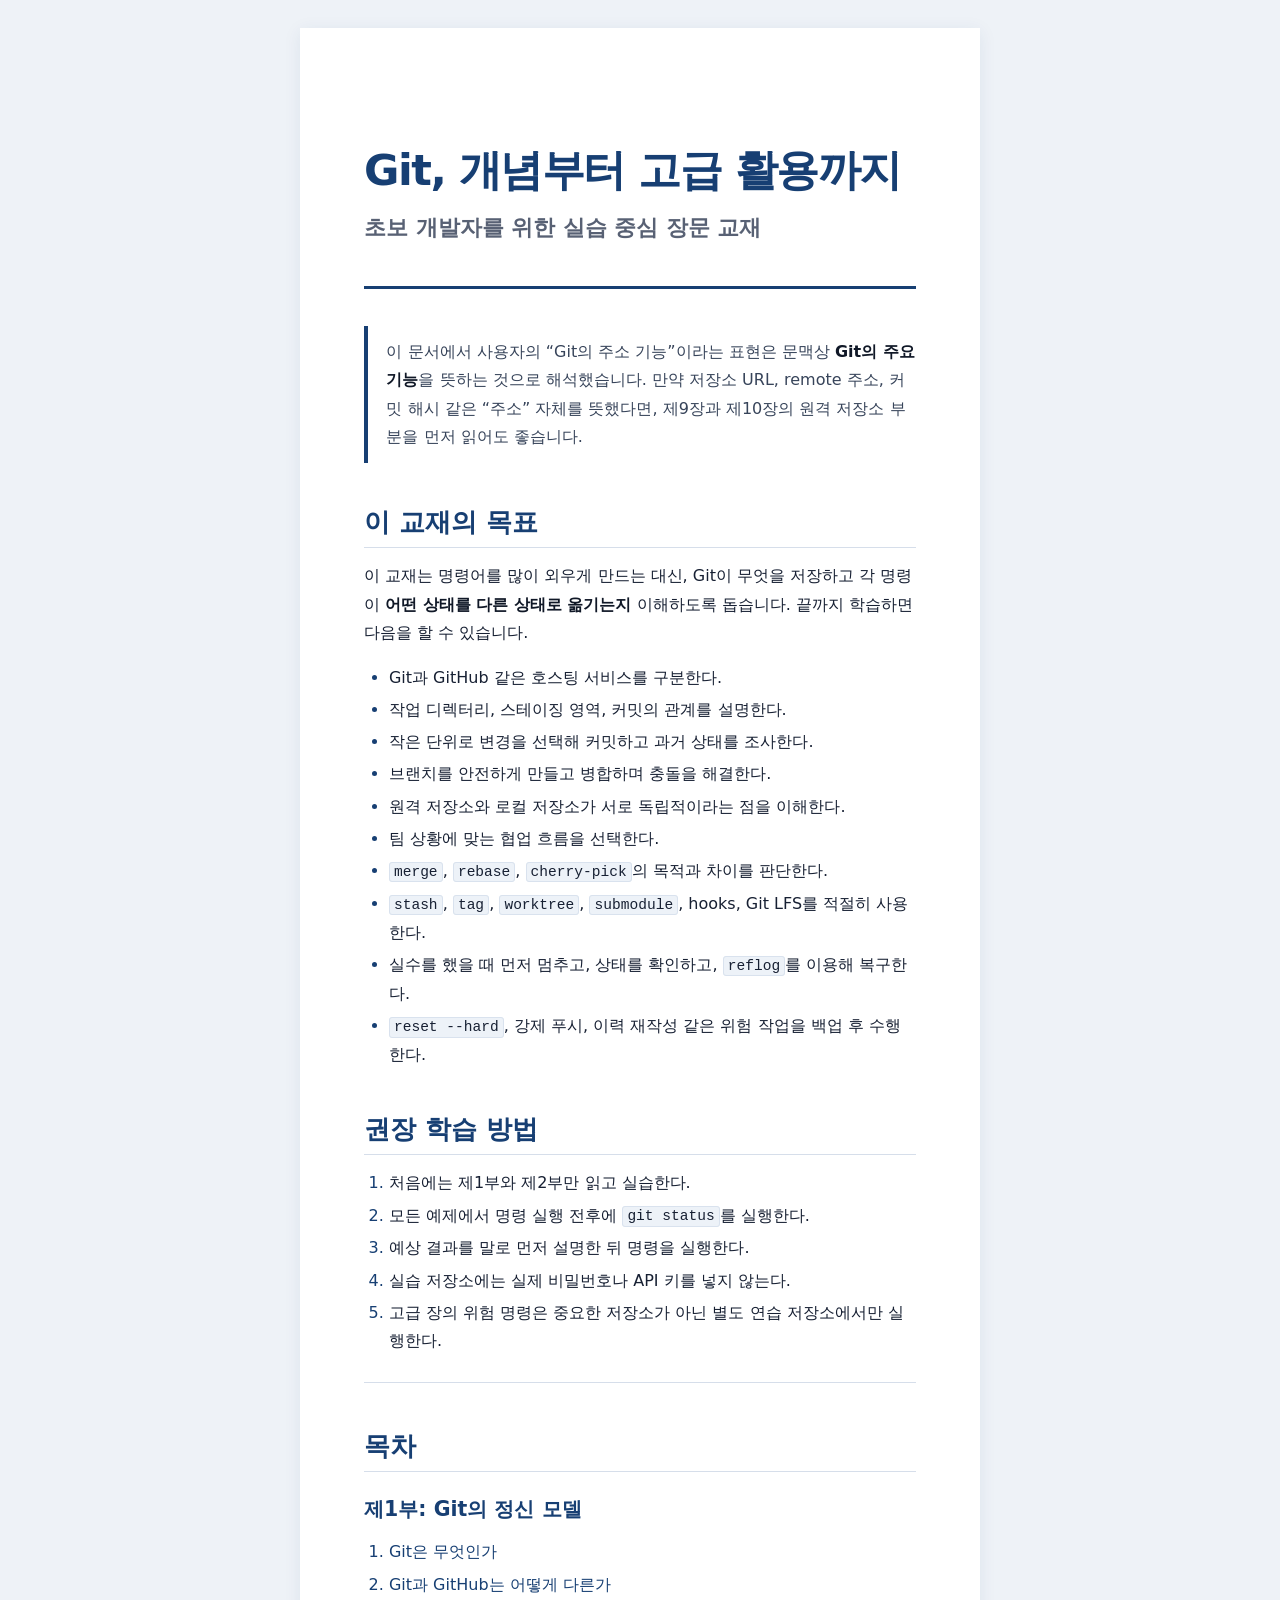
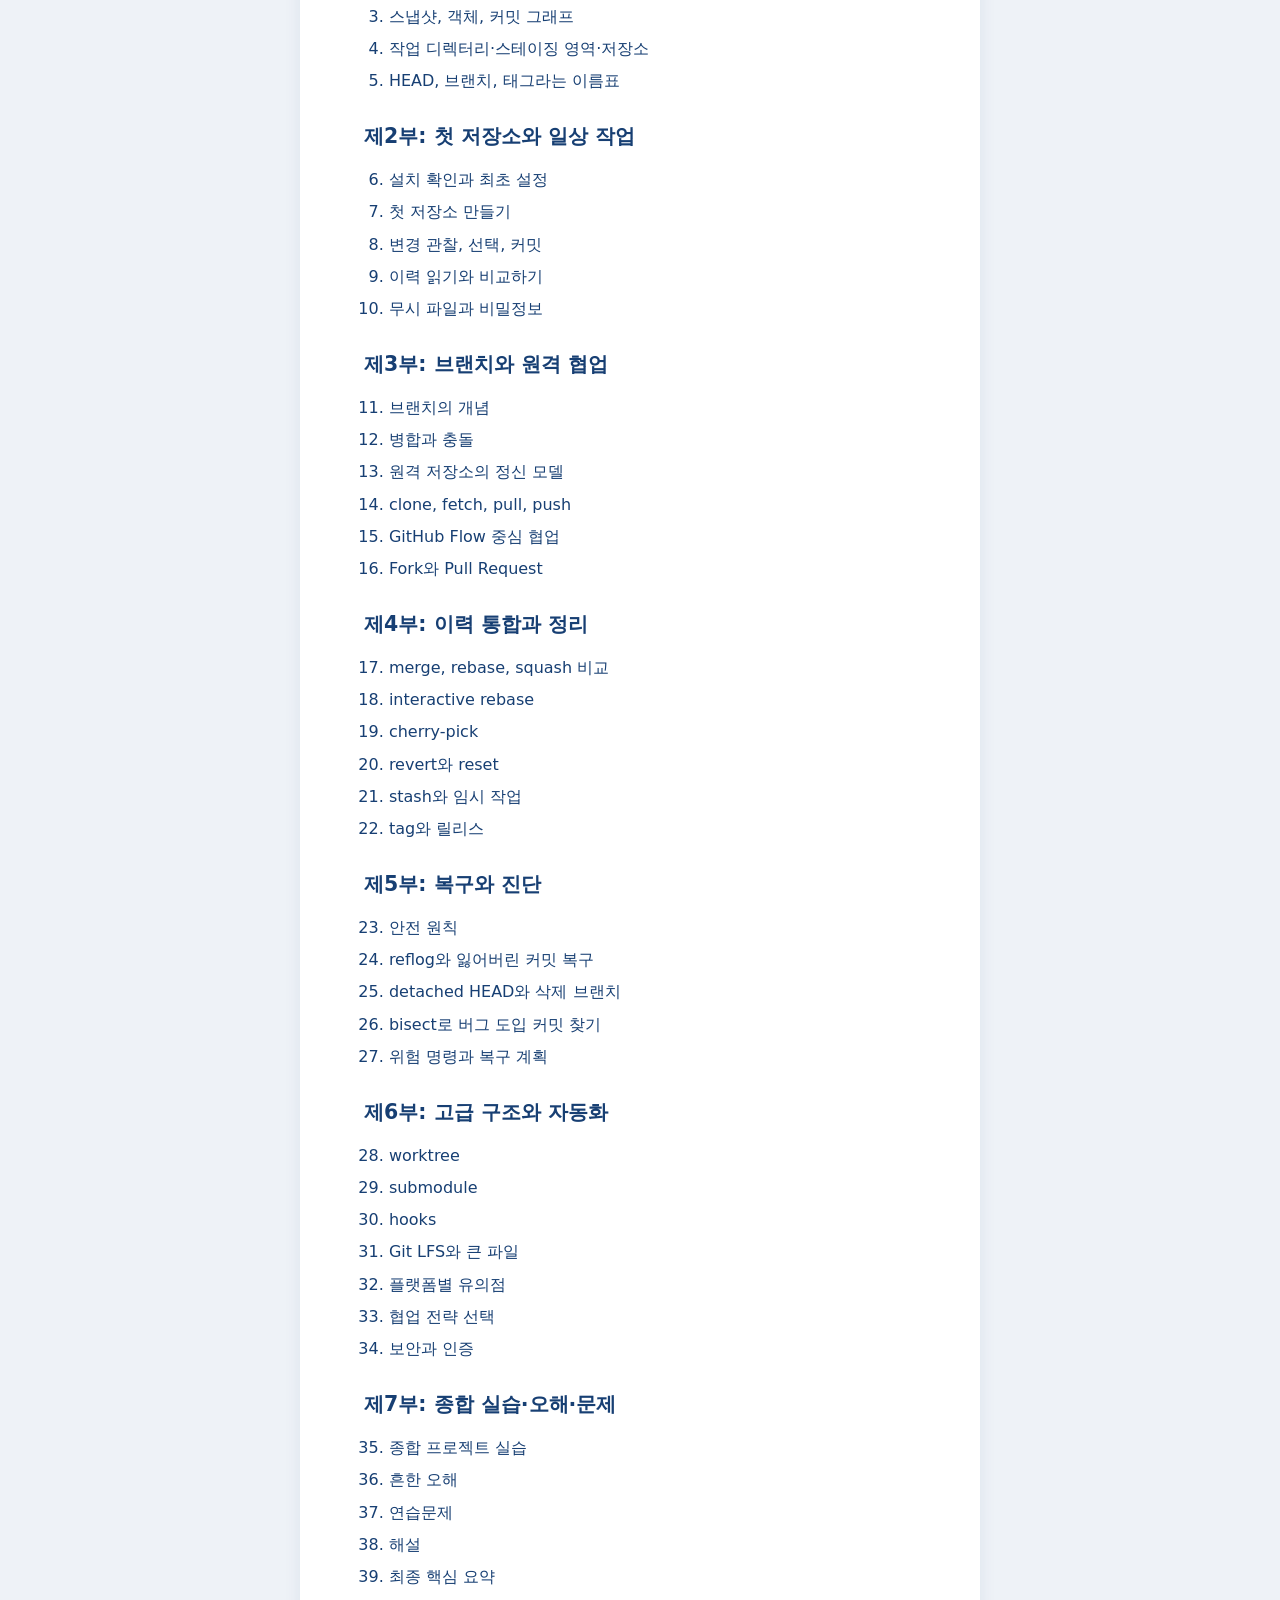
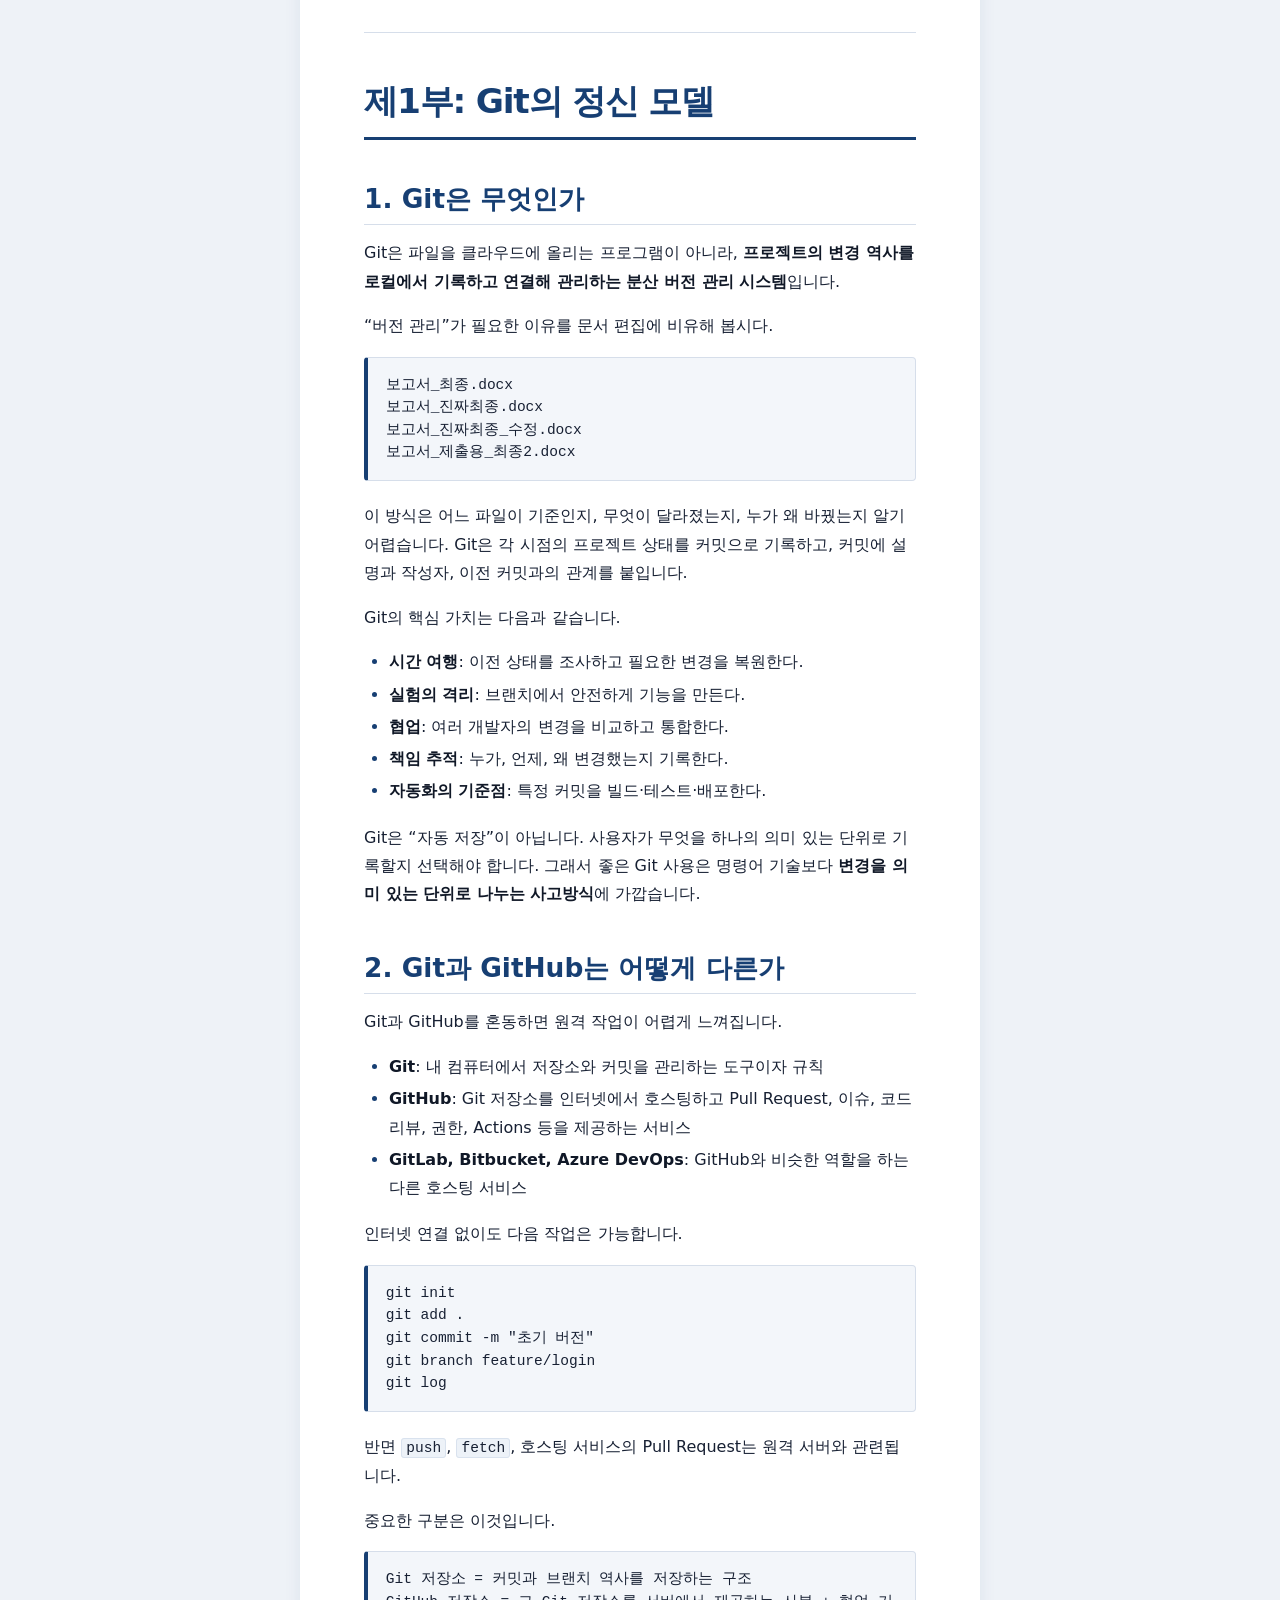
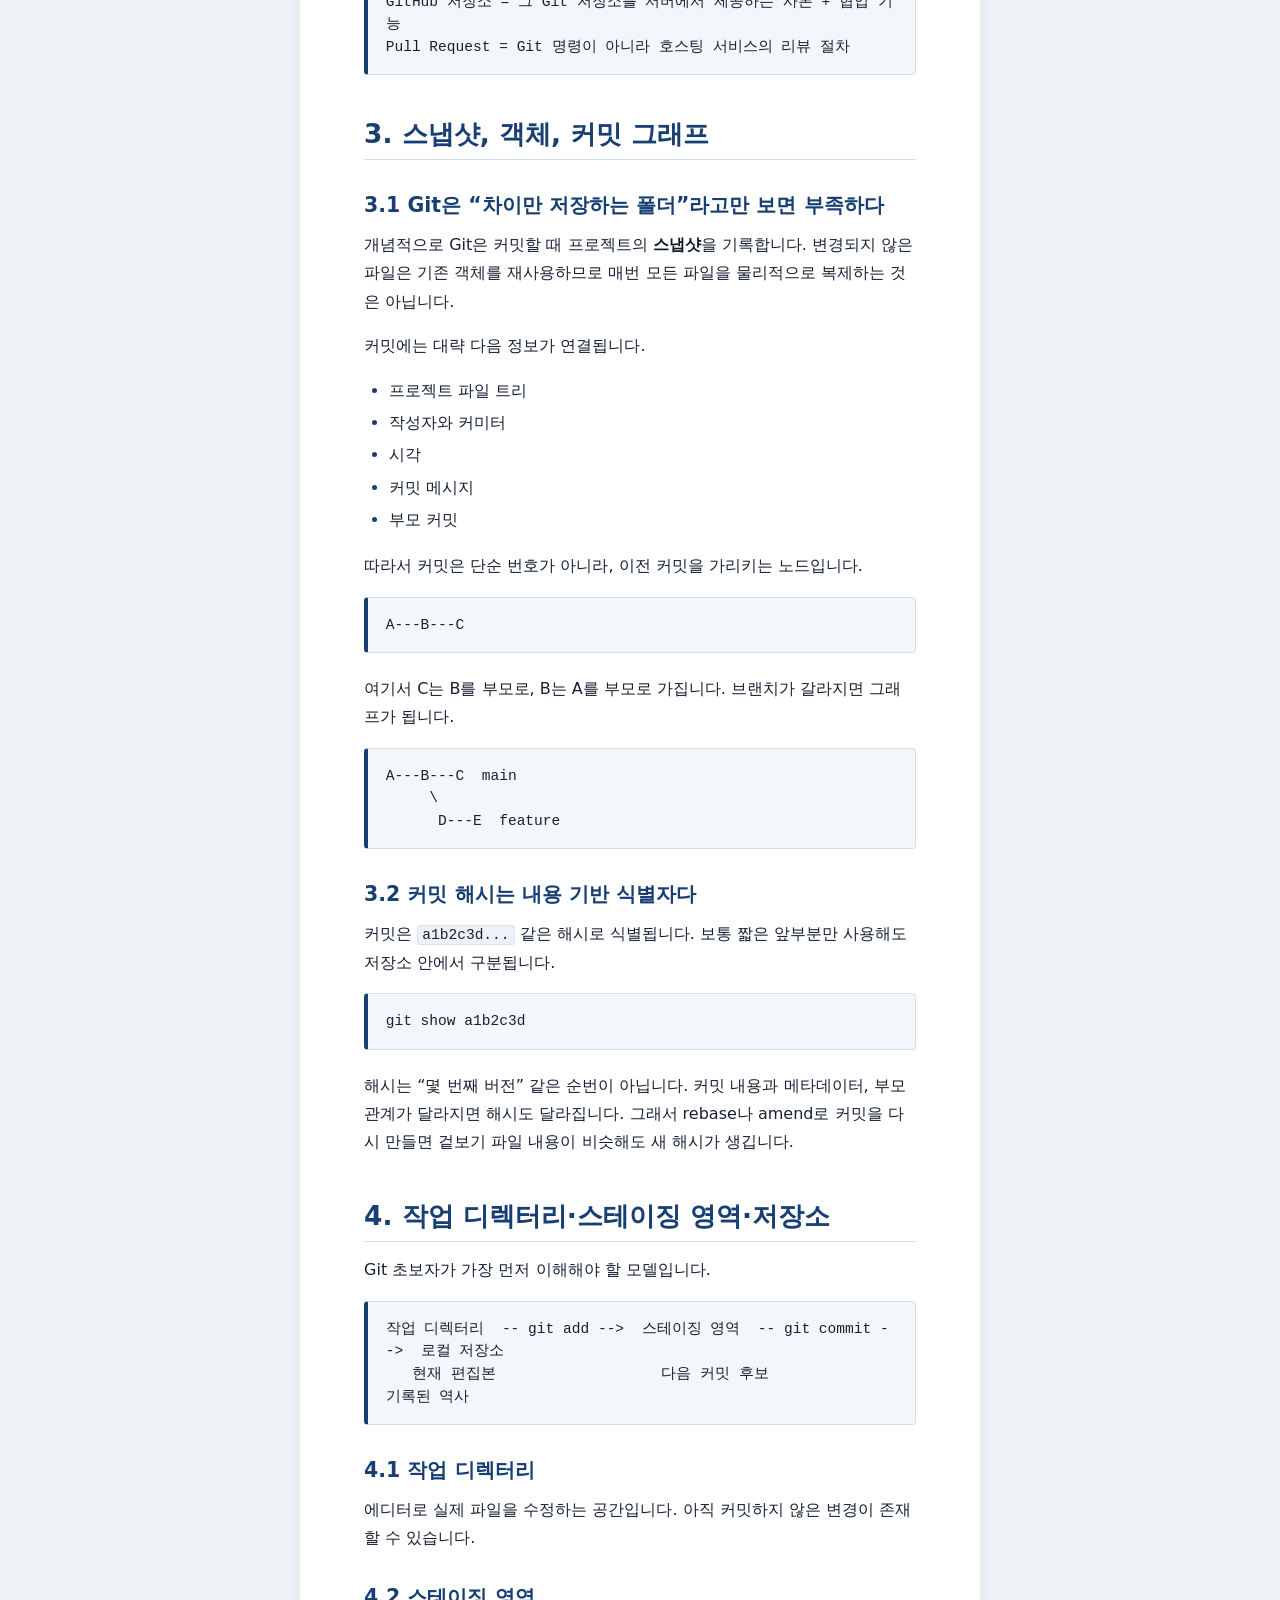
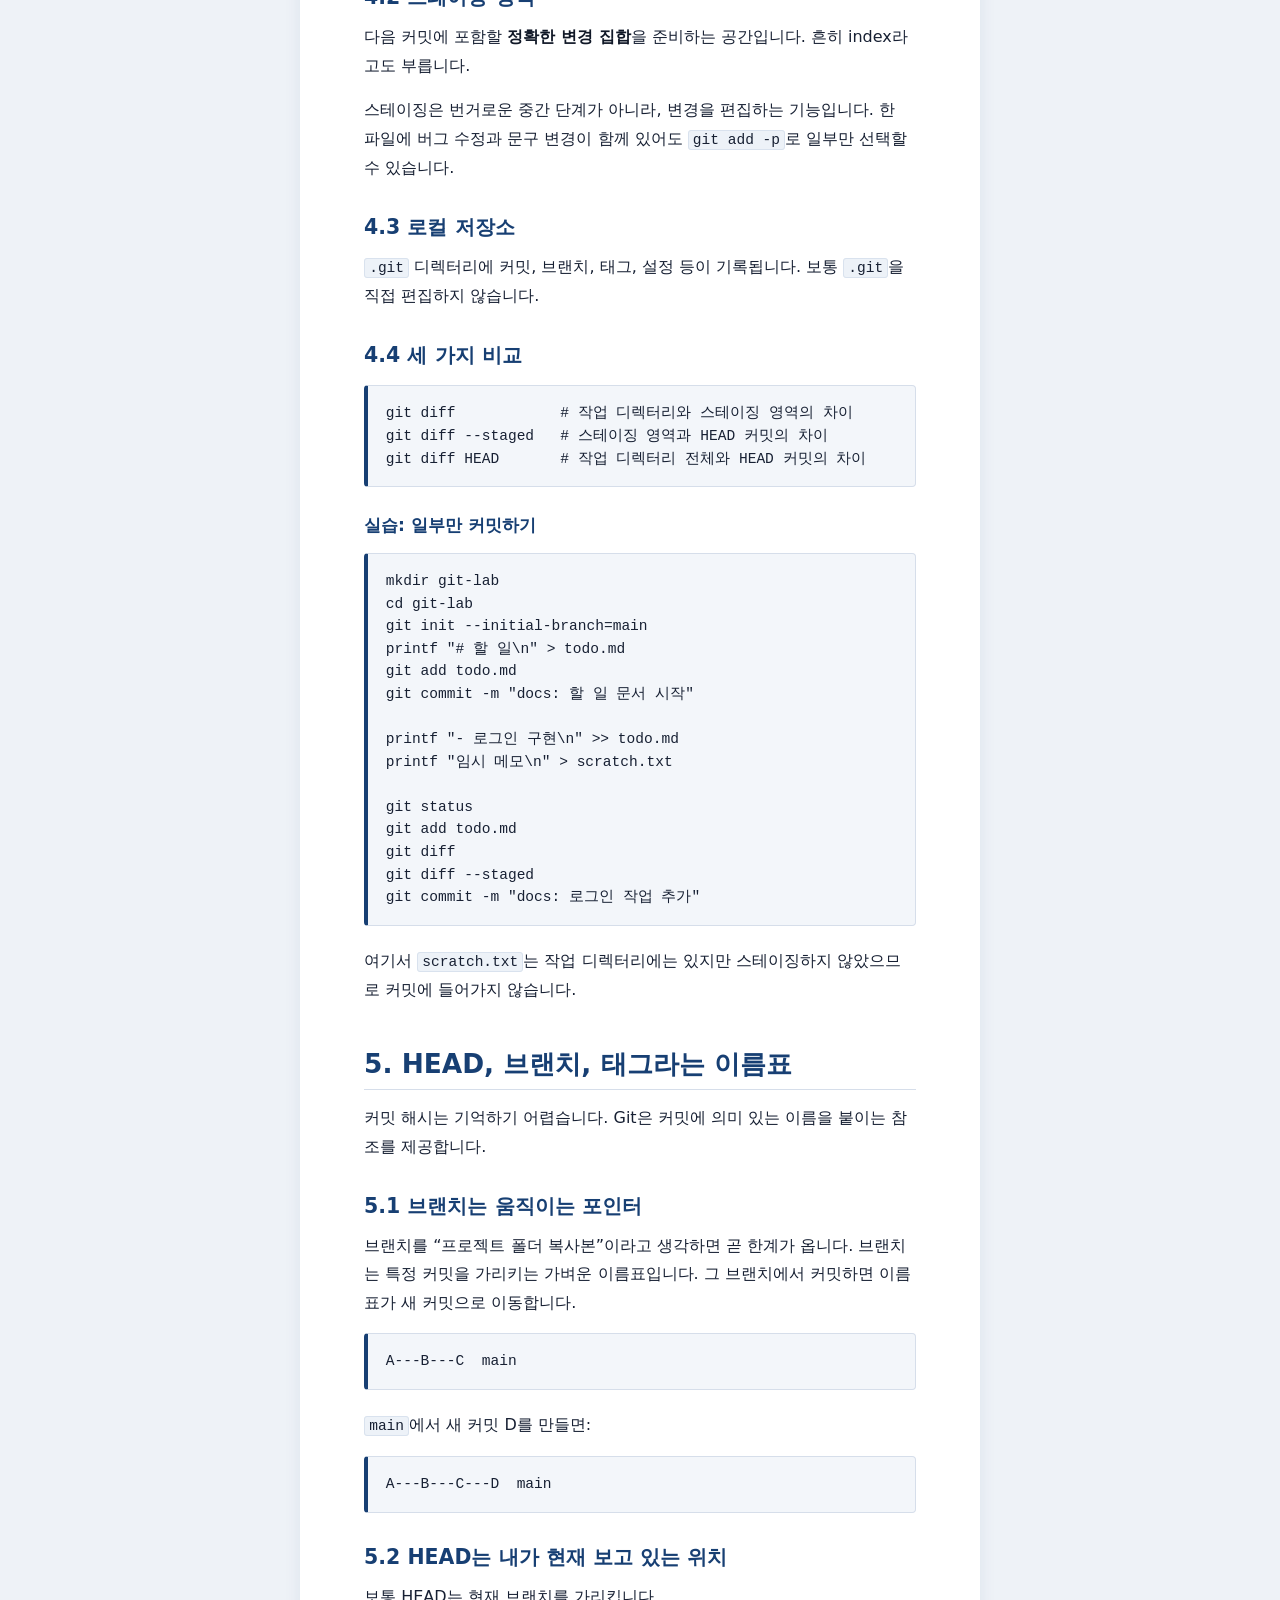
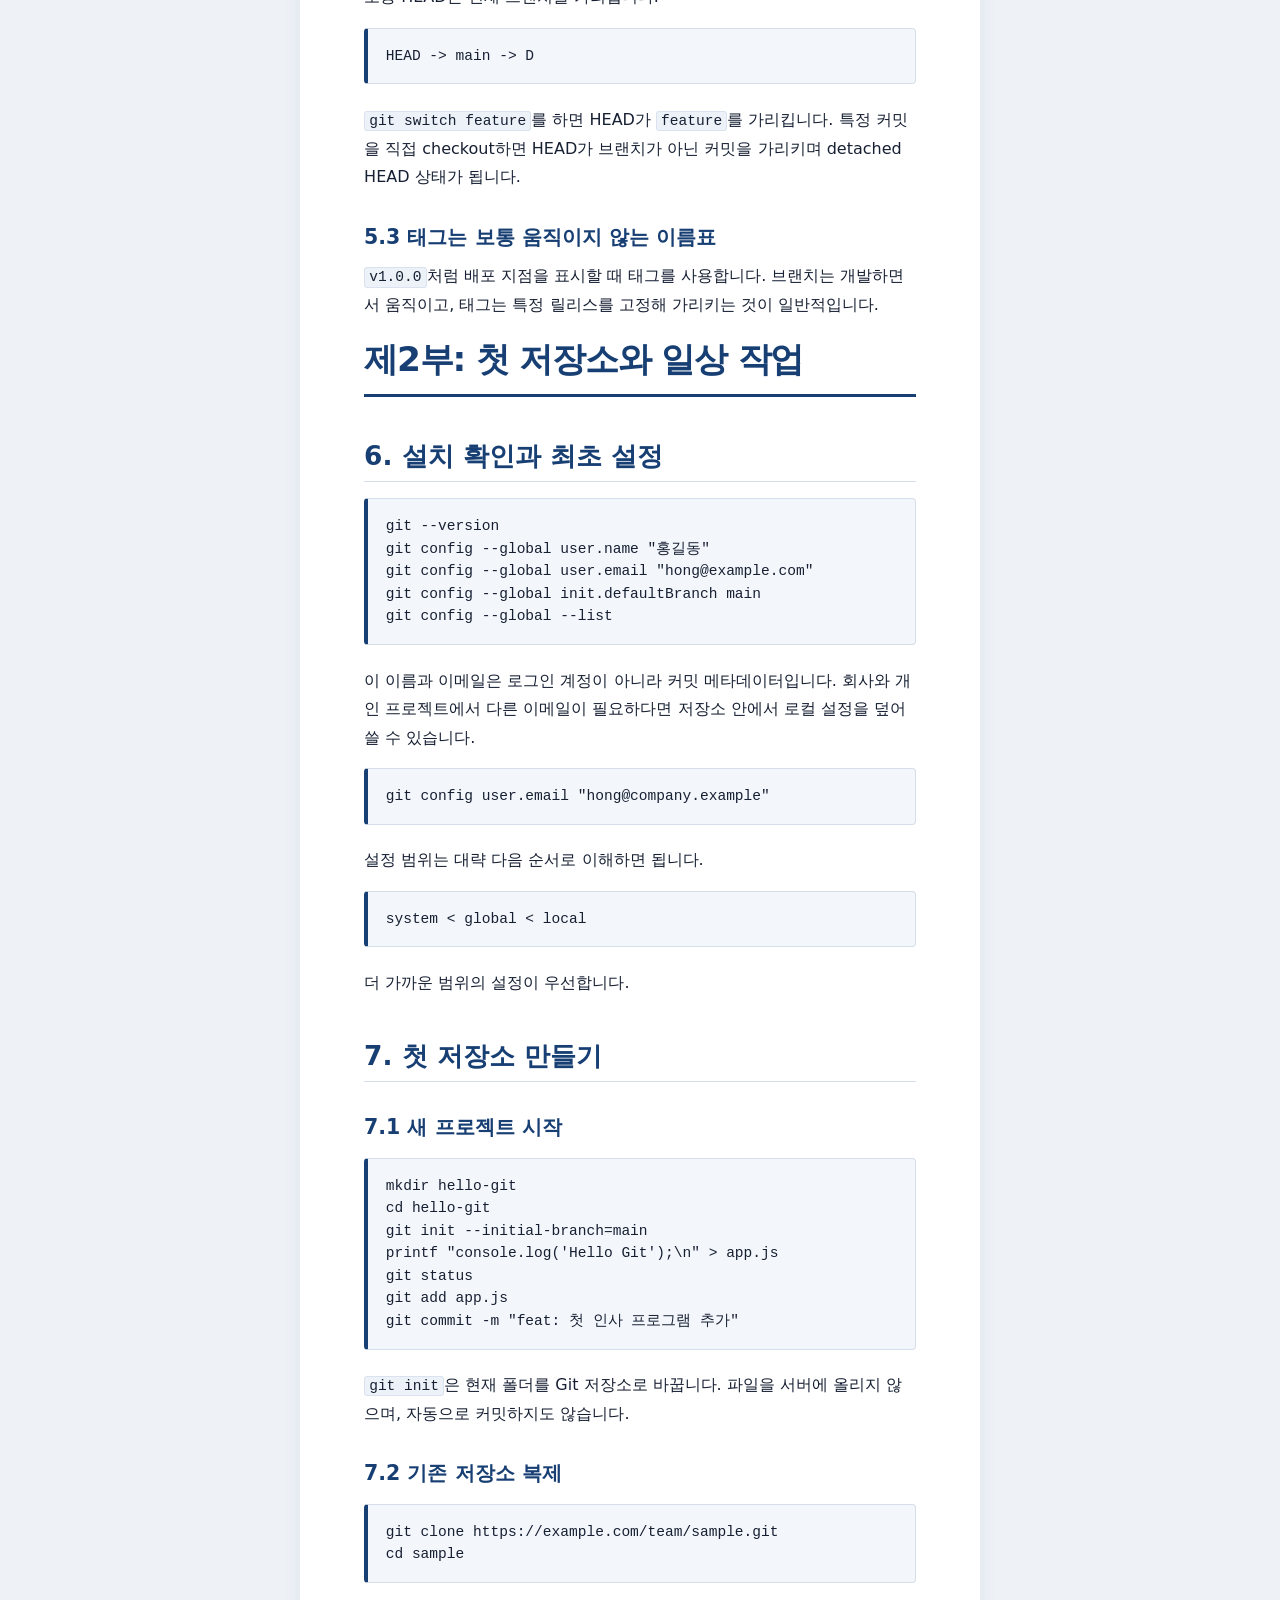
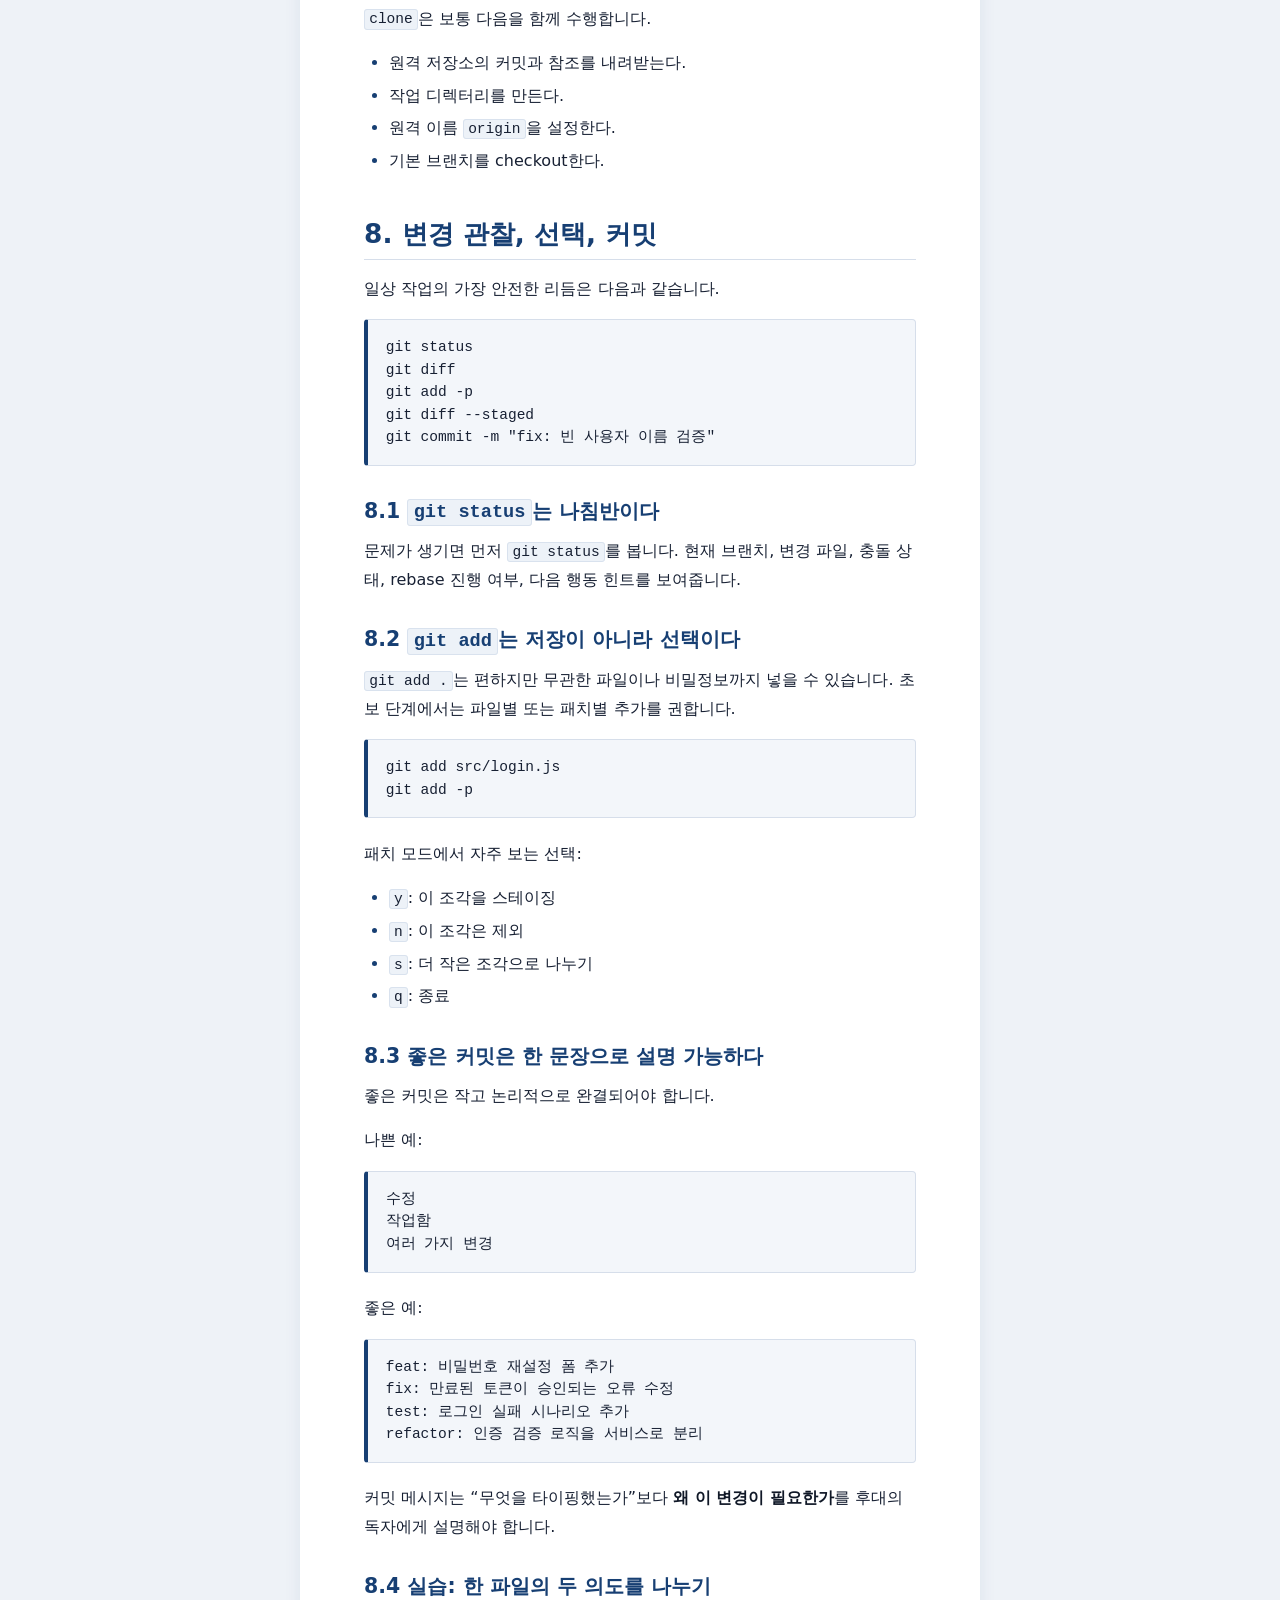
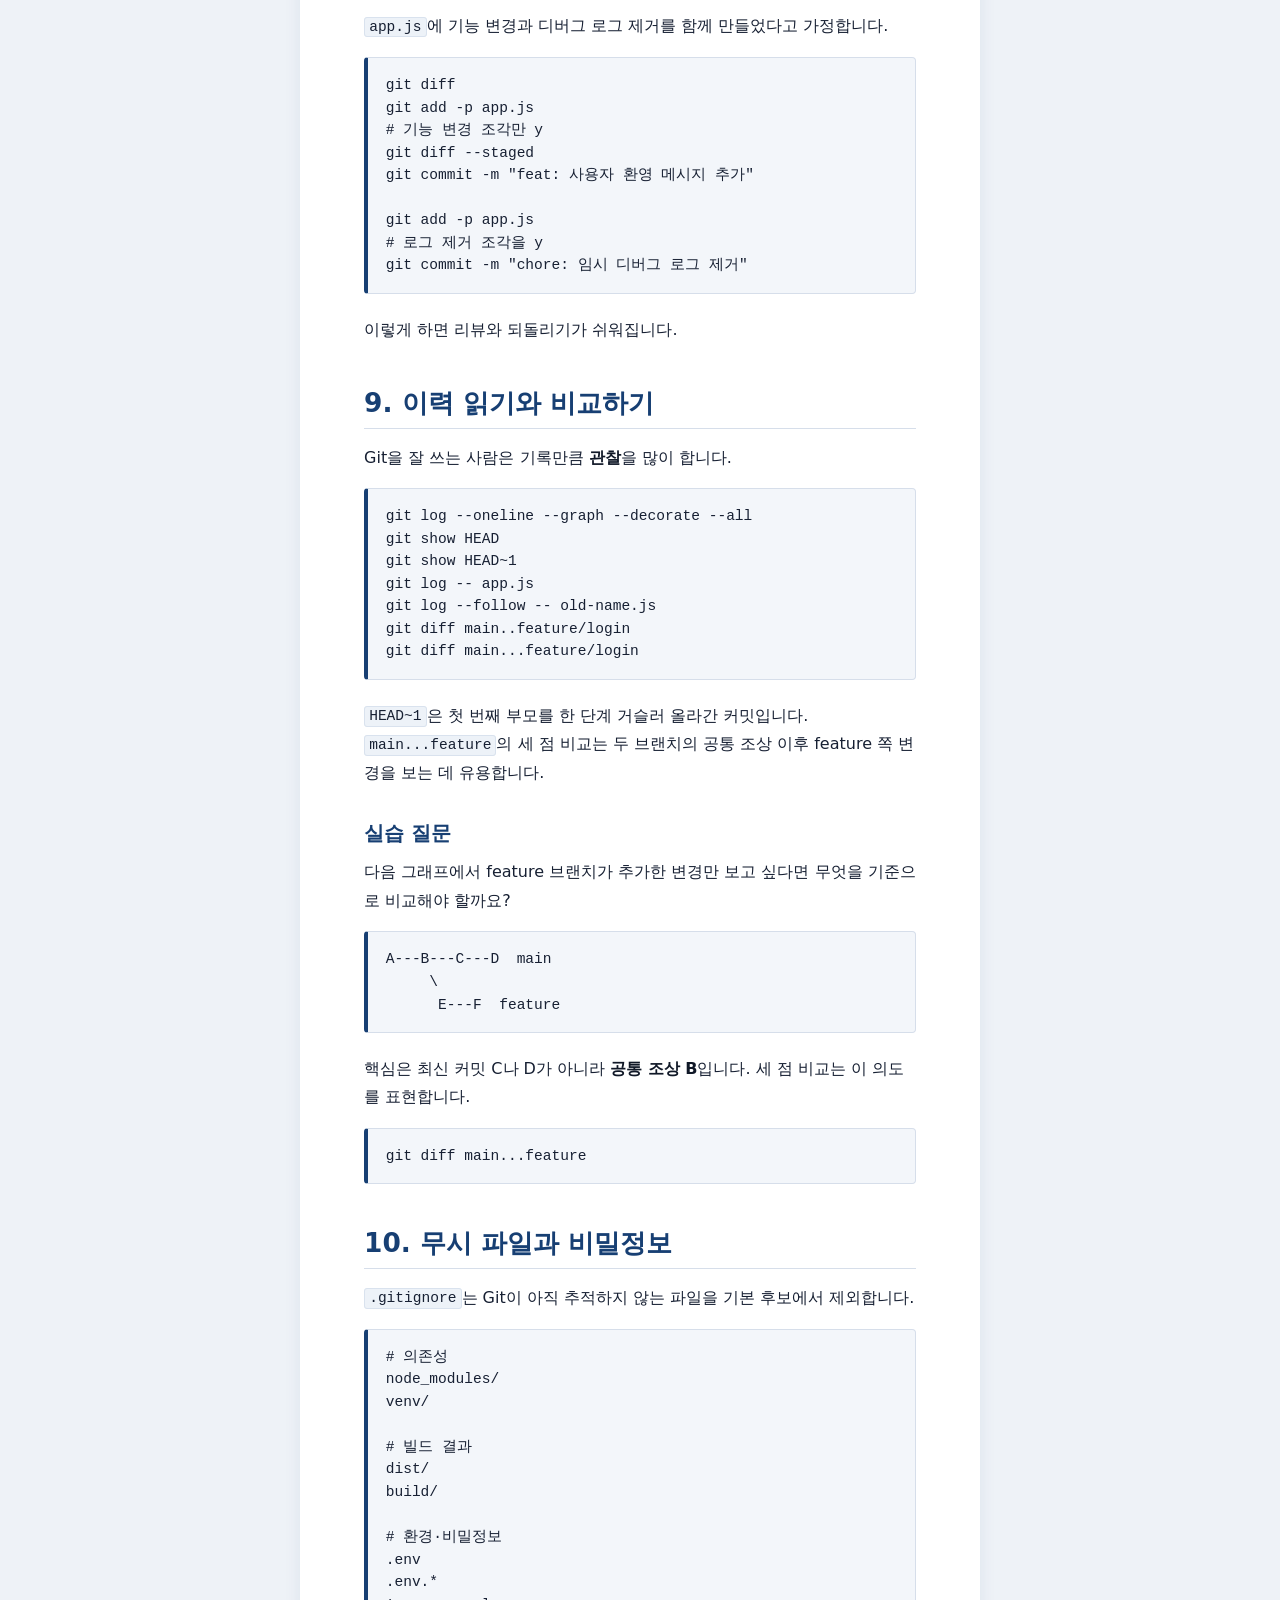
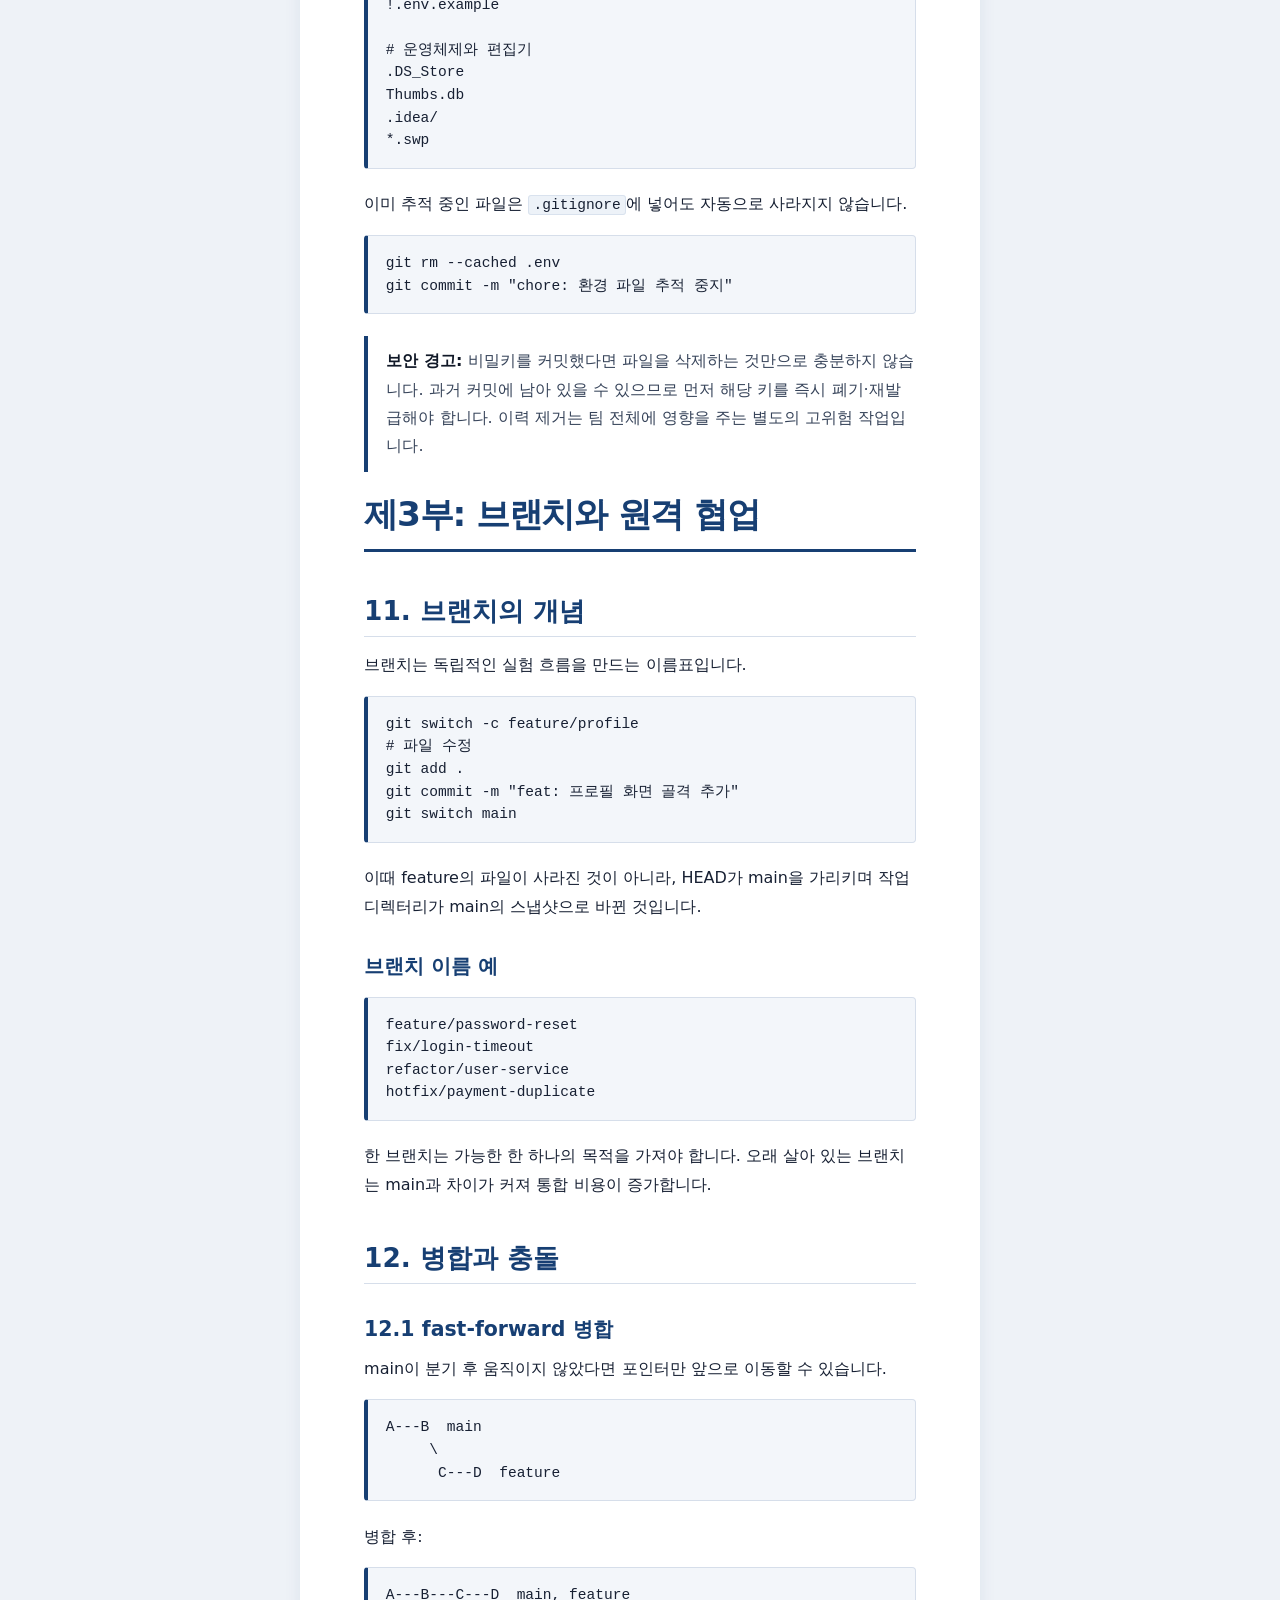
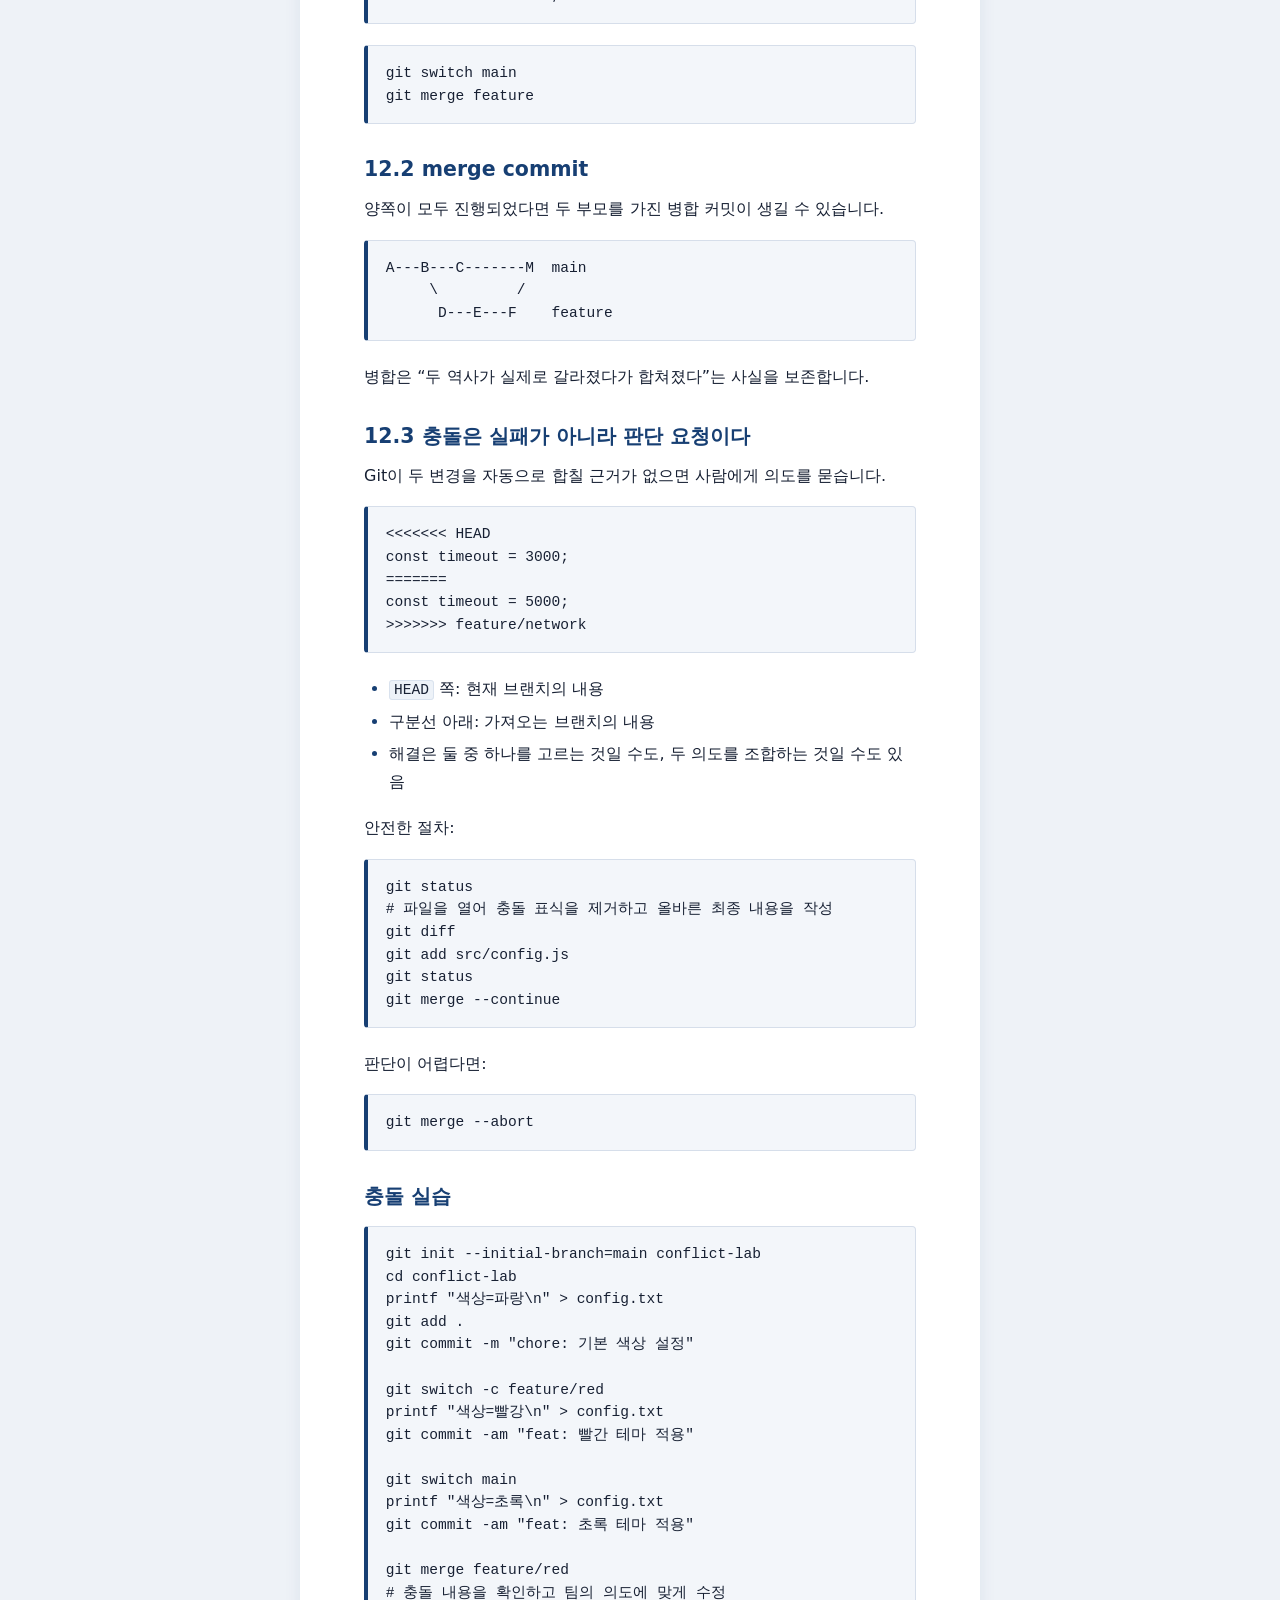
==== commit 36c10fd2: "Add files via upload" ====
--- a/git_study.html
+++ b/git_study.html
@@ -1,1425 +1,214 @@
-<!DOCTYPE html><html><head><meta charset="utf-8"/><meta content="width=device-width, initial-scale=1.0" name="viewport"/><title>git_개념부터_고급까지_초보자_학습교재</title><style data-sk-tag-style-id="gen_doc_md">
-@font-face {
-  font-family: "Outfit";
-  src: url("https://static-s3.skyworkcdn.com/fe/skywork-site-assets/fonts/Outfit/static/Outfit-ExtraBold.ttf")
-    format("truetype");
-  font-weight: 800;
-  font-style: normal;
-}
-@font-face {
-  font-family: "Outfit";
-  src: url("https://static-s3.skyworkcdn.com/fe/skywork-site-assets/fonts/Outfit/static/Outfit-Bold.ttf")
-    format("truetype");
-  font-weight: 700;
-  font-style: normal;
-}
-@font-face {
-  font-family: "Outfit";
-  src: url("https://static-s3.skyworkcdn.com/fe/skywork-site-assets/fonts/Outfit/static/Outfit-Black.ttf")
-    format("truetype");
-  font-weight: 900;
-  font-style: normal;
-}
-@font-face {
-  font-family: "Outfit";
-  src: url("https://static-s3.skyworkcdn.com/fe/skywork-site-assets/fonts/Outfit/static/Outfit-SemiBold.ttf")
-    format("truetype");
-  font-weight: 600;
-  font-style: normal;
-}
-@font-face {
-  font-family: "Outfit";
-  src: url("https://static-s3.skyworkcdn.com/fe/skywork-site-assets/fonts/Outfit/static/Outfit-Light.ttf")
-    format("truetype");
-  font-weight: 300;
-  font-style: normal;
-}
-@font-face {
-  font-family: "Outfit";
-  src: url("https://static-s3.skyworkcdn.com/fe/skywork-site-assets/fonts/Outfit/static/Outfit-Medium.ttf")
-    format("truetype");
-  font-weight: 500;
-  font-style: normal;
-}
-@font-face {
-  font-family: "Outfit";
-  src: url("https://static-s3.skyworkcdn.com/fe/skywork-site-assets/fonts/Outfit/static/Outfit-ExtraLight.ttf")
-    format("truetype");
-  font-weight: 200;
-  font-style: normal;
-}
-@font-face {
-  font-family: "Outfit";
-  src: url("https://static-s3.skyworkcdn.com/fe/skywork-site-assets/fonts/Outfit/static/Outfit-Light.ttf")
-    format("truetype");
-  font-weight: 400;
-  font-style: normal;
-}
-@font-face {
-  font-family: "Outfit";
-  src: url("https://static-s3.skyworkcdn.com/fe/skywork-site-assets/fonts/Outfit/static/Outfit-Thin.ttf")
-    format("truetype");
-  font-weight: 100;
-  font-style: normal;
-}
-.sk-source-tag {
-  display: inline-block;
-  cursor: pointer;
-  flex-shrink: 0;
-  font-size: 0 !important;
-  text-indent: 0px !important;
-  width: auto !important;
-  min-width: 20px;
-  max-width: 76px !important;
-  height: 16px !important;
-  box-sizing: border-box;
-  padding: 2.5px 8px;
-  margin: 2px 4px;
-  background: var(--fill-fill-3-hover, #f4f5f7);
-  border-radius: 100px;
-  background-clip: padding-box;
-  color: var(--text-icon-text-3, #485568);
-  font-family: Outfit;
-  font-style: normal;
-  font-weight: 400;
-  line-height: 170%;
-  user-select: none;
-  transition: all 0.2s ease;
-}
-.sk-source-tag::before {
-  content: var(--sk-source-display-name, attr(data-sk-source-website-name));
-  cursor: pointer;
-  display: inline-block;
-  font-family: Outfit;
-  font-weight: 400;
-  font-style: normal;
-  font-size: 9px;
-  line-height: 11px;
-  letter-spacing: 0px;
-  color: var(--text-icon-text-3, #485568);
-  max-width: 60px;
-  overflow: hidden;
-  text-overflow: ellipsis;
-  white-space: nowrap;
-  word-break: break-word;
-  user-select: none;
-  transition: all 0.2s ease;
-}
-.sk-source-tag:hover {
-  background: var(---black, #000818);
-}
-.sk-source-tag:hover::before {
-  color: var(--text-icon-text-6, #ffffff);
-}
-.sk-source-tag.active {
-  background: var(---black, #000818);
-}
-.sk-source-tag.active::before {
-  color: var(--text-icon-text-6, #ffffff);
-}
-.sk-source-tag[data-sk-source-type="pro_data"] {
-  font-size: 0 !important;
-  width: auto !important;
-  text-indent: 0px !important;
-  min-width: 20px;
-  max-width: 76px !important;
-  height: 16px !important;
-  box-sizing: border-box;
-  padding: 2.5px 8px;
-  margin: 2px 4px;
-  background: var(--fill-fill-3-hover, #f4f5f7);
-  border-radius: 100px;
-  color: var(--text-icon-text-3, #485568);
-  font-family: Outfit;
-  font-style: normal;
-  font-weight: 400;
-  line-height: 170%;
-  user-select: none;
-  display: inline-block;
-  flex-shrink: 0;
-  cursor: pointer;
-  transition: all 0.2s ease;
-}
-.sk-source-tag[data-sk-source-type="pro_data"]::before {
-  content: var(--sk-source-display-name, attr(data-sk-source-website-name));
-  cursor: pointer;
-  display: inline-block;
-  font-family: Outfit;
-  font-weight: 400;
-  font-style: normal;
-  font-size: 9px;
-  line-height: 11px;
-  letter-spacing: 0px;
-  color: var(--text-icon-text-3, #485568);
-  max-width: 60px;
-  overflow: hidden;
-  text-overflow: ellipsis;
-  white-space: nowrap;
-  user-select: none;
-  transition: all 0.2s ease;
-}
-.sk-source-tag[data-sk-source-type="pro_data"]:hover {
-  background: var(---black, #000818);
-}
-.sk-source-tag[data-sk-source-type="pro_data"]:hover::before {
-  color: var(--text-icon-text-6, #ffffff);
-}
-.sk-source-text-check {
-  background: var(--other-doc-check, rgba(77, 94, 255, 0.2));
-}
-.sk-hide-tag .sk-source-tag {
-  display: none;
-}
-::-webkit-scrollbar {
-  width: 6px;
-  height: 6px;
-  background-color: rgba(0, 0, 0, 0);
-}
-::-webkit-scrollbar-track {
-  width: 6px;
-  height: 6px;
-  border-radius: 6px;
-}
-::-webkit-scrollbar-thumb {
-  background-color: #ccc;
-  border-radius: 10px;
-}
-.sk-edit-loading {
-  position: relative;
-  overflow: hidden;
-  filter: brightness(0.5);
-}
-body > .container {
-  width: 100%;
-  box-sizing: border-box;
-}
-*[contenteditable="true"] {
-  outline: none;
-}
-.doc-placeholder-container {
-  display: flex;
-  align-items: center;
-  justify-content: center;
-  width: 100%;
-  margin: 1.5rem 0;
-}
-.doc-placeholder__icon {
-  display: flex;
-  align-items: center;
-  justify-content: center;
-  width: 250px;
-  height: 188px;
-  justify-content: center;
-  align-items: center;
-  color: #979fab;
-  border-radius: 16px;
-  border: 1.25px solid #f4f5f7;
-  background: #f9fafc;
-}
-.doc-placeholder__icon svg {
-  width: 28px;
-  height: 28px;
-}
-.doc-image-loading {
-  display: inline-flex;
-  align-items: center;
-  justify-content: center;
-  padding: 20px;
-}
-.doc-image-loading__card {
-  width: 250px;
-  height: 188px;
-  border-radius: 16px;
-  overflow: hidden;
-  position: relative;
-  background: #fff;
-}
-.doc-image-loading__card::before {
-  content: "";
-  position: absolute;
-  inset: -65%;
-  background: radial-gradient(
-      closest-side at 18% 22%,
-      rgba(75, 201, 255, 0.4),
-      transparent 60%
-    ),
-    radial-gradient(
-      closest-side at 82% 28%,
-      rgba(119, 77, 255, 0.3),
-      transparent 58%
-    ),
-    radial-gradient(
-      closest-side at 36% 84%,
-      rgba(255, 75, 195, 0.16),
-      transparent 62%
-    ),
-    radial-gradient(
-      closest-side at 88% 78%,
-      rgba(75, 201, 255, 0.4),
-      transparent 64%
-    ),
-    radial-gradient(
-      closest-side at 55% 55%,
-      rgba(119, 77, 255, 0.3),
-      transparent 68%
-    );
-  filter: blur(16px) saturate(1.14);
-  transform-origin: 50% 50%;
-  will-change: transform, filter;
-  animation: doc-loading-spinA 18s linear infinite,
-    doc-loading-driftA 11.5s ease-in-out infinite,
-    doc-loading-breatheA 6.8s ease-in-out infinite;
-}
-.doc-image-loading__card::after {
-  content: "";
-  position: absolute;
-  inset: -70%;
-  background: radial-gradient(
-      closest-side at 12% 72%,
-      rgba(119, 77, 255, 0.3),
-      transparent 60%
-    ),
-    radial-gradient(
-      closest-side at 70% 16%,
-      rgba(75, 201, 255, 0.4),
-      transparent 58%
-    ),
-    radial-gradient(
-      closest-side at 92% 55%,
-      rgba(255, 75, 195, 0.16),
-      transparent 64%
-    );
-  filter: blur(18px) saturate(1.1);
-  opacity: 0.98;
-  transform-origin: 50% 50%;
-  mix-blend-mode: normal;
-  will-change: transform, filter, opacity;
-  animation: doc-loading-spinB 25s linear infinite reverse,
-    doc-loading-driftB 15.8s ease-in-out infinite,
-    doc-loading-breatheB 8.4s ease-in-out infinite;
-}
-.doc-image-loading__flow3 {
-  position: absolute;
-  inset: -75%;
-  background: radial-gradient(
-      closest-side at 28% 48%,
-      rgba(255, 75, 195, 0.16),
-      transparent 62%
-    ),
-    radial-gradient(
-      closest-side at 62% 70%,
-      rgba(75, 201, 255, 0.4),
-      transparent 60%
-    ),
-    radial-gradient(
-      closest-side at 78% 40%,
-      rgba(119, 77, 255, 0.3),
-      transparent 58%
-    );
-  filter: blur(14px) saturate(1.1);
-  opacity: 0.78;
-  transform-origin: 50% 50%;
-  will-change: transform, filter, opacity;
-  animation: doc-loading-driftC 9.6s cubic-bezier(0.2, 0.8, 0.2, 1) infinite,
-    doc-loading-spinC 31s linear infinite;
-  pointer-events: none;
-  z-index: 1;
-}
-.doc-image-loading__glass {
-  position: absolute;
-  inset: 0;
-  background: radial-gradient(
-      140% 120% at 20% 0%,
-      rgba(255, 255, 255, 0.7),
-      rgba(255, 255, 255, 0) 55%
-    ),
-    radial-gradient(
-      120% 140% at 100% 35%,
-      rgba(255, 255, 255, 0.55),
-      rgba(255, 255, 255, 0) 60%
-    ),
-    linear-gradient(
-      180deg,
-      rgba(255, 255, 255, 0.18),
-      rgba(255, 255, 255, 0.06)
-    );
-  pointer-events: none;
-  z-index: 2;
-}
-.doc-image-loading__grain {
-  position: absolute;
-  inset: -25%;
-  pointer-events: none;
-  opacity: 0.13;
-  background-image: repeating-radial-gradient(
-      circle at 20% 30%,
-      rgba(0, 0, 0, 0.14) 0 1px,
-      transparent 1px 3px
-    ),
-    repeating-radial-gradient(
-      circle at 80% 70%,
-      rgba(0, 0, 0, 0.1) 0 1px,
-      transparent 1px 4px
-    );
-  filter: blur(0.15px);
-  transform: rotate(12deg);
-  animation: doc-loading-grainMove 8s steps(10) infinite;
-  mix-blend-mode: soft-light;
-  z-index: 3;
-}
-.doc-image-loading__content {
-  position: absolute;
-  inset: 0;
-  display: flex;
-  flex-direction: column;
-  align-items: center;
-  justify-content: center;
-  gap: 8px;
-  z-index: 10;
-  pointer-events: none;
-}
-.doc-image-loading__icon {
-  width: 28px;
-  height: 28px;
-  color: #4d5eff;
-  opacity: 0.95;
-  filter: drop-shadow(0 2px 4px rgba(77, 94, 255, 0.2));
-}
-.doc-image-loading__text {
-  color: #4d5eff;
-  font-family: Outfit;
-  font-size: 12px;
-  font-style: normal;
-  font-weight: 400;
-  line-height: 150%;
-  text-align: center;
-  text-shadow: 0 1px 2px hsla(0, 0%, 100%, 0.8);
-}
-@keyframes doc-loading-spinA {
-  from {
-    transform: rotate(0deg);
-  }
-  to {
-    transform: rotate(360deg);
-  }
-}
-@keyframes doc-loading-spinB {
-  from {
-    transform: rotate(0deg) scale(1.03);
-  }
-  to {
-    transform: rotate(360deg) scale(1.03);
-  }
-}
-@keyframes doc-loading-spinC {
-  from {
-    transform: rotate(0deg);
-  }
-  to {
-    transform: rotate(360deg);
-  }
-}
-@keyframes doc-loading-driftA {
-  0% {
-    transform: translate(0%, 0%) rotate(0deg) scale(1.02);
-  }
-  10% {
-    transform: translate(12%, -7%) rotate(10deg) scale(1.06);
-  }
-  24% {
-    transform: translate(-9%, 13%) rotate(3deg) scale(1.01);
-  }
-  38% {
-    transform: translate(15%, 4%) rotate(16deg) scale(1.07);
-  }
-  54% {
-    transform: translate(-14%, -2%) rotate(6deg) scale(0.99);
-  }
-  70% {
-    transform: translate(6%, -15%) rotate(20deg) scale(1.05);
-  }
-  86% {
-    transform: translate(-4%, 10%) rotate(12deg) scale(1.03);
-  }
-  100% {
-    transform: translate(0%, 0%) rotate(0deg) scale(1.02);
-  }
-}
-@keyframes doc-loading-driftB {
-  0% {
-    transform: translate(0%, 0%) rotate(0deg) scale(1.03);
-  }
-  9% {
-    transform: translate(-12%, 9%) rotate(-7deg) scale(1.06);
-  }
-  22% {
-    transform: translate(14%, 4%) rotate(-14deg) scale(1.01);
-  }
-  41% {
-    transform: translate(-6%, -14%) rotate(-4deg) scale(1.08);
-  }
-  58% {
-    transform: translate(13%, -7%) rotate(-16deg) scale(1.03);
-  }
-  74% {
-    transform: translate(-15%, 3%) rotate(-9deg) scale(1.06);
-  }
-  89% {
-    transform: translate(4%, 14%) rotate(-18deg) scale(1);
-  }
-  100% {
-    transform: translate(0%, 0%) rotate(0deg) scale(1.03);
-  }
-}
-@keyframes doc-loading-driftC {
-  0% {
-    transform: translate(0%, 0%) scale(1);
-    opacity: 0.74;
-  }
-  18% {
-    transform: translate(16%, 6%) scale(1.08);
-    opacity: 0.8;
-  }
-  36% {
-    transform: translate(3%, -16%) scale(0.98);
-    opacity: 0.72;
-  }
-  55% {
-    transform: translate(-17%, -4%) scale(1.07);
-    opacity: 0.78;
-  }
-  73% {
-    transform: translate(-6%, 15%) scale(1);
-    opacity: 0.76;
-  }
-  100% {
-    transform: translate(0%, 0%) scale(1);
-    opacity: 0.74;
-  }
-}
-@keyframes doc-loading-breatheA {
-  0%,
-  100% {
-    filter: blur(16px) saturate(1.14);
-  }
-  45% {
-    filter: blur(20px) saturate(1.2);
-  }
-  78% {
-    filter: blur(15px) saturate(1.1);
-  }
-}
-@keyframes doc-loading-breatheB {
-  0%,
-  100% {
-    filter: blur(18px) saturate(1.1);
-    opacity: 0.98;
-  }
-  40% {
-    filter: blur(22px) saturate(1.18);
-    opacity: 0.9;
-  }
-  72% {
-    filter: blur(17px) saturate(1.06);
-    opacity: 1;
-  }
-}
-@keyframes doc-loading-grainMove {
-  0% {
-    transform: translate(0, 0) rotate(12deg);
-  }
-  25% {
-    transform: translate(-2%, 1%) rotate(10deg);
-  }
-  50% {
-    transform: translate(1%, -2%) rotate(14deg);
-  }
-  75% {
-    transform: translate(2%, 2%) rotate(11deg);
-  }
-  100% {
-    transform: translate(0, 0) rotate(12deg);
-  }
-}
-@media (forced-colors: active) {
-  .doc-image-loading__card::before,
-  .doc-image-loading__card::after,
-  .doc-image-loading__flow3,
-  .doc-image-loading__grain {
-    display: none;
-  }
-  .doc-image-loading__glass {
-    background: linear-gradient(180deg, Canvas, Canvas);
-    outline: 1px solid CanvasText;
-  }
-}
-@media (prefers-reduced-motion: reduce) {
-  .doc-image-loading__card::before,
-  .doc-image-loading__card::after,
-  .doc-image-loading__flow3,
-  .doc-image-loading__grain {
-    animation: none !important;
-  }
-}
-.doc-region-loading {
-  display: flex;
-  flex-direction: column;
-  flex: 1;
-}
-.doc-region-loading__bar {
-  height: 16px;
-  border-radius: 999px;
-  margin-bottom: 12px;
-  width: 100%;
-  background: linear-gradient(
-    90deg,
-    rgb(242, 246, 255) 0%,
-    rgb(232, 238, 255) 35%,
-    rgb(224, 234, 255) 50%,
-    rgb(232, 238, 255) 65%,
-    rgb(242, 246, 255) 100%
-  );
-  background-size: 220% 100%;
-  animation: doc-region-loading-flow 1.8s ease-in-out infinite;
-}
-.doc-region-loading__bar--long {
-  width: 100%;
-}
-.doc-region-loading__bar--short {
-  width: 62%;
-}
-@keyframes doc-region-loading-flow {
-  0% {
-    background-position: 0% 50%;
-    opacity: 0.95;
-  }
-  50% {
-    background-position: 100% 50%;
-    opacity: 1;
-  }
-  100% {
-    background-position: 0% 50%;
-    opacity: 0.95;
-  }
-}
-@keyframes doc-image-node-loading-spin {
-  0% {
-    transform: rotate(0deg);
-  }
-  100% {
-    transform: rotate(360deg);
-  }
-}
-@media (prefers-reduced-motion: reduce) {
-  .doc-region-loading__bar {
-    animation: none;
-  }
-}
-.editor-image-node {
-  display: flex;
-  flex-direction: column;
-  align-items: center;
-  justify-content: center;
-  margin: 1em 0;
-  position: relative;
-  caret-color: rgba(0, 0, 0, 0);
-}
-.editor-image-node img {
-  margin: 0;
-  max-width: 500px;
-  cursor: pointer;
-}
-.editor-image-node.editor-image-node-is-loading::before {
-  content: "";
-  position: absolute;
-  inset: 0;
-  left: 0;
-  right: 0;
-  top: 0;
-  bottom: 0;
-  background: hsla(0, 0%, 100%, 0.5);
-  z-index: 99;
-}
-.editor-image-node.editor-image-node-is-loading::after {
-  z-index: 100;
-  content: "";
-  position: absolute;
-  top: calc(50% - 14px);
-  right: calc(50% - 14px);
-  width: 28px;
-  height: 28px;
-  transform: translate(-50%, -50%);
-  background: none;
-  border: 3px solid #e8ecf2;
-  border-top: 3px solid #4d5eff;
-  border-radius: 50%;
-  animation: doc-image-node-loading-spin 1s linear infinite;
-}
-.editor-image-node-caption {
-  color: var(--text-icon-text-4, #7f8896);
-  text-align: center;
-  font-feature-settings: "liga" off, "clig" off;
-  font-family: Outfit;
-  font-size: 12px;
-  font-style: normal;
-  font-weight: 400;
-  line-height: 150%;
-  caret-color: auto;
-  margin-top: 8px;
-  min-height: 20px;
-  max-width: 100%;
-  min-width: 160px;
-  display: inline-block;
-  position: relative;
-}
-.editor-image-node-caption:focus {
-  outline: none;
-}
-.editor-image-node-caption:empty::before {
-  content: attr(data-placeholder);
-  color: var(--text-icon-text-4, #7f8896);
-  pointer-events: none;
-  position: absolute;
-  left: 0;
-  right: 0;
-  text-align: center;
-  top: 0;
-}
-.editor-image-node-placeholder {
-  border-radius: 16px;
-  border: 1.25px solid var(--line-line-4, #f4f5f7);
-  background: var(--fill-fill-4, #f9fafc);
-  display: flex;
-  width: 100%;
-  height: 100%;
-  min-height: 188px;
-  max-width: 500px;
-  max-height: 300px;
-  flex-direction: column;
-  justify-content: center;
-  align-items: center;
-  gap: 8px;
-}
-.editor-image-node-placeholder.placeholder-loading > svg {
-  animation: doc-image-node-loading-spin 1s linear infinite;
-}
-a {
-  cursor: pointer !important;
-}
-a[href] {
-  cursor: pointer !important;
-}
-[contenteditable] a,
-[contenteditable="true"] a,
-[contenteditable="false"] a {
-  cursor: pointer !important;
-}
-b {
-  font-weight: bold;
-}
-.container b,
-.container strong,
-.page b,
-.page strong {
-  font-weight: 900;
-}
-body > .page {
-  overflow-x: hidden;
-}
-body > .container {
-  overflow-x: hidden;
-}
-.timeline-item {
-  overflow-y: hidden;
-}
-.item-date {
-  white-space: normal;
-}
-body {
-  max-width: 800px;
-  padding-top: 32px;
-  margin: 0 auto;
-  background: #fff;
-}
-body img {
-  object-fit: contain;
-}
-body.use-template {
-  background: #f9fafc;
-  margin: 0 auto;
-}
-body.use-template .page {
-  box-shadow: 0 2px 10px 0 rgba(0, 8, 24, 0.08);
-}
-body > .container {
-  box-shadow: unset;
-}
-body > .page {
-  height: auto;
-}
-body > .page .right-column,
-body > .page .left-column {
-  overflow-y: auto;
-}
-body > .page img {
-  max-width: 100%;
-}
-body > .page .profile-pic-container img {
-  object-fit: contain;
-}
-:root {
-  --radius-sm: calc(var(--radius) - 4px);
-  --radius-md: calc(var(--radius) - 2px);
-  --radius-lg: var(--radius);
-  --radius-xl: calc(var(--radius) + 4px);
-  --color-background: var(--background);
-  --color-foreground: var(--foreground);
-  --color-card: var(--card);
-  --color-card-foreground: var(--card-foreground);
-  --color-popover: var(--popover);
-  --color-popover-foreground: var(--popover-foreground);
-  --color-primary: var(--primary);
-  --color-primary-foreground: var(--primary-foreground);
-  --color-secondary: var(--secondary);
-  --color-secondary-foreground: var(--secondary-foreground);
-  --color-muted: var(--muted);
-  --color-muted-foreground: var(--muted-foreground);
-  --color-accent: var(--accent);
-  --color-accent-foreground: var(--accent-foreground);
-  --color-destructive: var(--destructive);
-  --color-destructive-foreground: var(--destructive-foreground);
-  --color-border: var(--border);
-  --color-input: var(--input);
-  --color-ring: var(--ring);
-  --color-chart-1: var(--chart-1);
-  --color-chart-2: var(--chart-2);
-  --color-chart-3: var(--chart-3);
-  --color-chart-4: var(--chart-4);
-  --color-chart-5: var(--chart-5);
-  --color-sidebar: var(--sidebar);
-  --color-sidebar-foreground: var(--sidebar-foreground);
-  --color-sidebar-primary: var(--sidebar-primary);
-  --color-sidebar-primary-foreground: var(--sidebar-primary-foreground);
-  --color-sidebar-accent: var(--sidebar-accent);
-  --color-sidebar-accent-foreground: var(--sidebar-accent-foreground);
-  --color-sidebar-border: var(--sidebar-border);
-  --color-sidebar-ring: var(--sidebar-ring);
-  --primary: rgba(0, 85, 212, 1);
-  --primary-foreground: rgba(255, 255, 255, 1);
-  --sidebar-primary: rgba(0, 85, 212, 1);
-  --sidebar-primary-foreground: rgba(255, 255, 255, 1);
-  --chart-1: rgba(0, 85, 212, 1);
-  --chart-2: rgba(82, 143, 235, 1);
-  --chart-3: rgba(139, 177, 242, 1);
-  --chart-4: rgba(185, 206, 247, 1);
-  --chart-5: rgba(223, 230, 250, 1);
-  --radius: 0rem;
-  --background: rgba(252, 252, 252, 1);
-  --foreground: rgba(38, 38, 38, 1);
-  --card: rgba(255, 255, 255, 1);
-  --card-foreground: rgba(38, 38, 38, 1);
-  --popover: rgba(255, 255, 255, 1);
-  --popover-foreground: rgba(38, 38, 38, 1);
-  --secondary: rgba(245, 245, 245, 1);
-  --secondary-foreground: rgba(38, 38, 38, 1);
-  --muted: rgba(245, 245, 245, 1);
-  --muted-foreground: rgba(34, 35, 37, 1);
-  --accent: rgba(239, 239, 239, 1);
-  --accent-foreground: rgba(38, 38, 38, 1);
-  --destructive: rgba(192, 57, 43, 1);
-  --destructive-foreground: rgba(255, 255, 255, 1);
-  --border: rgba(230, 230, 230, 1);
-  --input: rgba(230, 230, 230, 1);
-  --ring: rgba(0, 85, 212, 1);
-  --sidebar: rgba(250, 250, 250, 1);
-  --sidebar-foreground: rgba(38, 38, 38, 1);
-  --sidebar-accent: rgba(239, 239, 239, 1);
-  --sidebar-accent-foreground: rgba(38, 38, 38, 1);
-  --sidebar-border: rgba(230, 230, 230, 1);
-  --sidebar-ring: rgba(0, 85, 212, 1);
-}
-* {
-  border-color: var(--border);
-  outline-color: color-mix(in srgb, var(--ring) 50%, transparent);
-}
-body {
-  font-size: 16px;
-  color: var(--foreground);
-  -webkit-font-smoothing: antialiased;
-  -moz-osx-font-smoothing: grayscale;
-  font-feature-settings: "ss01", "ss02", "cv01", "cv02";
-}
-menu,
-ol,
-ul {
-  list-style: none;
-  margin: 0;
-  padding: 0;
-}
-h1,
-h2,
-h3,
-h4,
-h5,
-h6 {
-  font-weight: 700;
-  letter-spacing: -0.025em;
-  margin-top: 16px;
-  margin-bottom: 16px;
-}
-h1 {
-  font-size: 2.25rem;
-  line-height: 2.5rem;
-  margin-bottom: 1.5rem;
-}
-@media (min-width: 768px) {
-  h1 {
-    font-size: 3rem;
-    line-height: 1;
-  }
-}
-@media (min-width: 1024px) {
-  h1 {
-    font-size: 3.75rem;
-    line-height: 1;
-  }
-}
-h2 {
-  font-size: 1.875rem;
-  line-height: 2.25rem;
-  margin-bottom: 1rem;
-}
-@media (min-width: 768px) {
-  h2 {
-    font-size: 2.25rem;
-    line-height: 2.5rem;
-  }
-}
-p {
-  line-height: 1.75;
-  margin-bottom: 1rem;
-}
-button:not(:disabled),
-[role="button"]:not([aria-disabled="true"]),
-[type="button"]:not(:disabled),
-[type="submit"]:not(:disabled),
-[type="reset"]:not(:disabled),
-a[href],
-select:not(:disabled),
-input[type="checkbox"]:not(:disabled),
-input[type="radio"]:not(:disabled) {
-  cursor: pointer;
-}
-.container {
-  width: 100%;
-  margin-left: auto;
-  margin-right: auto;
-  padding-left: 1.5rem;
-  padding-right: 1.5rem;
-  max-width: 820px;
-}
-.flex {
-  min-height: 0;
-  min-width: 0;
-}
-.editor-container {
-  max-width: 800px;
-  padding: 24px 10%;
-  font-size: 16px;
-}
-.editor-container hr {
-  border: none;
-  height: 1px;
-  margin-top: 3em;
-  margin-bottom: 3em;
-  background-color: rgba(37, 39, 45, 0.1);
-}
-.editor-container li {
-  margin: 0.5rem 0;
-}
-.editor-container h1 {
-  font-size: 2rem;
-  font-weight: 700;
-}
-.editor-container h2 {
-  font-size: 1.5rem;
-  font-weight: 700;
-}
-.editor-container h3 {
-  font-size: 1.25rem;
-  font-weight: 600;
-}
-.editor-container h4 {
-  font-size: 1.125rem;
-  font-weight: 600;
-}
-.editor-container h5 {
-  font-size: 1rem;
-  font-weight: 500;
-}
-.editor-container h6 {
-  font-size: 0.875rem;
-  font-weight: 400;
-}
-.editor-container a {
-  color: #3385ff;
-  text-decoration: none;
-}
-.editor-container a:hover {
-  text-decoration: underline;
-}
-.editor-container sup > a {
-  margin-left: 2px;
-  margin-right: 2px;
-}
-.editor-container [data-footnote-backref] {
-  color: #4c90ff;
-}
-.editor-container [data-footnote-backref]:hover {
-  color: #1f6fe5;
-}
-.editor-container .editor-image-node {
-  max-width: 100%;
-}
-.editor-container .editor-image-node .editor-image-node-placeholder {
-  max-width: 100%;
-}
-.editor-container .editor-image-node img {
-  max-width: 100%;
-}
-.editor-container h1 {
-  font-size: 1.875rem;
-  line-height: 2.25rem;
-  font-weight: 700;
-  margin-top: 2rem;
-  margin-bottom: 1rem;
-}
-.editor-container h2 {
-  font-size: 1.5rem;
-  line-height: 2rem;
-  font-weight: 700;
-  margin-top: 1.5rem;
-  margin-bottom: 0.75rem;
-  padding-bottom: 0.25rem;
-}
-.editor-container p {
-  margin-top: 1rem;
-  margin-bottom: 1rem;
-  line-height: 1.75rem;
-}
-.editor-container blockquote {
-  border-left: 4px solid #222325;
-  padding-left: 1rem;
-  font-style: italic;
-  color: var(--muted-foreground);
-  margin: 1rem 0;
-}
-.editor-container code {
-  background-color: #f4f5f7;
-  padding-left: 0.375rem;
-  padding-right: 0.375rem;
-  padding-top: 0.125rem;
-  padding-bottom: 0.125rem;
-  border-radius: 0.25rem;
-  font-size: 0.875rem;
-  line-height: 1.25rem;
-  font-family: ui-monospace, SFMono-Regular, Menlo, Monaco, Consolas,
-    "Liberation Mono", "Courier New", monospace;
-}
-.editor-container pre {
-  background-color: var(--muted);
-  padding: 1rem;
-  border-radius: 0.375rem;
-  overflow-x: auto;
-  margin-top: 1rem;
-  margin-bottom: 1rem;
-}
-.editor-container pre code {
-  background-color: rgba(0, 0, 0, 0);
-  padding: 0;
-  color: var(--foreground);
-}
-.editor-container ul {
-  list-style-type: disc;
-  list-style-position: outside;
-  margin-left: 1rem;
-  margin-top: 1rem;
-  margin-bottom: 1rem;
-}
-.editor-container ol {
-  list-style-type: decimal;
-  list-style-position: outside;
-  margin-left: 1rem;
-  margin-top: 1rem;
-  margin-bottom: 1rem;
-}
-.editor-container blockquote ul,
-.editor-container blockquote ol {
-  margin-left: 1rem;
-  padding-left: 1rem;
-}
-.editor-container table {
-  border-collapse: collapse;
-  margin-top: 1rem;
-  margin-bottom: 1rem;
-}
-.editor-container th,
-.editor-container td {
-  border: 1px solid var(--border);
-  padding-left: 1rem;
-  padding-right: 1rem;
-  padding-top: 0.5rem;
-  padding-bottom: 0.5rem;
-  text-align: left;
-}
-.editor-container th {
-  background-color: var(--muted);
-  font-weight: 700;
-}
-.editor-container img {
-  max-width: 100%;
-  height: auto;
-  margin-top: 1rem;
-  margin-bottom: 1rem;
-}
-.ai-processing {
-  background-color: color-mix(in srgb, var(--primary) 10%, transparent);
-  border-left: 2px solid var(--primary);
-  padding-left: 0.75rem;
-  transition-property: color, background-color, border-color,
-    text-decoration-color, fill, stroke;
-  transition-timing-function: cubic-bezier(0.4, 0, 0.2, 1);
-  transition-duration: 300ms;
-}
-.typing-cursor::after {
-  content: "|";
-  animation: pulse 2s cubic-bezier(0.4, 0, 0.6, 1) infinite;
-  color: var(--primary);
-  font-weight: 700;
-  margin-left: 0.125rem;
-}
-@keyframes pulse {
-  0%,
-  100% {
-    opacity: 1;
-  }
-  50% {
-    opacity: 0.5;
-  }
-}
-
+<!DOCTYPE html><html lang="ko"><head>
+<meta charset="utf-8">
+<meta name="viewport" content="width=device-width, initial-scale=1">
+<title>Git, 개념부터 고급 활용까지</title>
+<style>
+:root{--ink:#172033;--muted:#586174;--accent:#173f73;--line:#d6deea;--soft:#f4f7fb;--paper:#fff}
+*{box-sizing:border-box}
+html{background:#eef2f7;color:var(--ink);font-family:"Noto Sans KR","Apple SD Gothic Neo","Malgun Gothic",system-ui,sans-serif;font-size:16px;line-height:1.78}
+body{margin:0;padding:28px 18px 60px;background:#eef2f7}
+article{width:min(180mm,100%);margin:0 auto;padding:18mm 17mm;background:var(--paper);box-shadow:0 3px 18px rgba(23,63,115,.08)}
+.document-header{padding:12mm 0 10mm;border-bottom:3px solid var(--accent);margin-bottom:10mm}
+h1,h2,h3,h4,h5,h6{color:var(--accent);line-height:1.35;break-after:avoid-page;page-break-after:avoid;margin:1.55em 0 .55em;font-weight:700}
+h1{font-size:2.15rem;letter-spacing:-.035em}.document-header h1{font-size:2.7rem;margin:0 0 .3em}.document-header h2{border:0;margin:.3em 0 0;color:var(--muted);font-size:1.35rem}
+h2{font-size:1.65rem;border-bottom:1px solid var(--line);padding-bottom:.28em}h3{font-size:1.28rem}h4{font-size:1.08rem}
+p{margin:.62em 0 1em;orphans:3;widows:3}strong{color:#101827}a{color:var(--accent);text-decoration-thickness:1px;text-underline-offset:3px}a:hover{text-decoration-thickness:2px}
+ul,ol{padding-left:1.55em;margin:.55em 0 1.1em}li{margin:.24em 0}li::marker{color:var(--accent)}
+blockquote{margin:1.15em 0;padding:.35em 0 .35em 1.15em;border-left:4px solid var(--accent);color:#37445a;background:transparent}blockquote p{margin:.35em 0}
+code{font-family:"SFMono-Regular",Consolas,"Liberation Mono",monospace;font-size:.91em;background:#edf2f8;border:1px solid #d9e2ee;border-radius:3px;padding:.08em .28em;word-break:break-word}
+pre{position:relative;margin:1em 0 1.35em;padding:1em 1.1em;background:#f3f6fa;border:1px solid var(--line);border-left:4px solid var(--accent);border-radius:4px;white-space:pre-wrap;overflow-wrap:anywhere;break-inside:avoid-page;page-break-inside:avoid}
+pre code{display:block;padding:0;border:0;background:transparent;white-space:pre-wrap;word-break:normal;line-height:1.55;color:#172033}
+table{width:100%;border-collapse:collapse;table-layout:fixed;margin:1em 0 1.5em;font-size:.9rem;break-inside:avoid-page;page-break-inside:avoid}th,td{border:1px solid var(--line);padding:.55em .65em;text-align:left;vertical-align:top;overflow-wrap:anywhere}th{background:#eaf0f7;color:var(--accent)}tr:nth-child(even) td{background:#fafbfd}
+.front-matter{margin-bottom:7mm}.toc{border-top:1px solid var(--line);border-bottom:1px solid var(--line);padding:1mm 0 5mm;margin:6mm 0 12mm}.toc h3{margin-top:1.15em}.toc ol{columns:1}.toc a{text-decoration:none}.toc a:hover{text-decoration:underline}
+.chapter{break-before:page;page-break-before:always}.chapter>h1{margin-top:0;padding-bottom:.35em;border-bottom:3px solid var(--accent)}
+@page{size:A4;margin:16mm 15mm 18mm}
+@media print{html,body{background:#fff}body{padding:0}article{width:auto;max-width:none;margin:0;padding:0;box-shadow:none}a{color:inherit}pre{background:#f3f6fa}}
+@media (max-width:700px){body{padding:0}article{width:100%;padding:24px 20px;box-shadow:none}.document-header h1{font-size:2.15rem}}
 </style>
-</head><body class="editor-container"><h1>Git, 개념부터 고급 활용까지</h1>
-<h2>초보 개발자를 위한 실습 중심 장문 교재</h2>
-<blockquote>
-<p>이 문서에서 사용자의 “Git의 주소 기능”이라는 표현은 문맥상 <b>Git의 주요 기능</b>을 뜻하는 것으로 해석했습니다. 만약 저장소 URL, remote 주소, 커밋 해시 같은 “주소” 자체를 뜻했다면, 제9장과 제10장의 원격 저장소 부분을 먼저 읽어도 좋습니다.</p>
-</blockquote>
-<h2>이 교재의 목표</h2>
-<p>이 교재는 명령어를 많이 외우게 만드는 대신, Git이 무엇을 저장하고 각 명령이 <b>어떤 상태를 다른 상태로 옮기는지</b> 이해하도록 돕습니다. 끝까지 학습하면 다음을 할 수 있습니다.</p>
-<ul>
-<li>Git과 GitHub 같은 호스팅 서비스를 구분한다.</li>
-<li>작업 디렉터리, 스테이징 영역, 커밋의 관계를 설명한다.</li>
-<li>작은 단위로 변경을 선택해 커밋하고 과거 상태를 조사한다.</li>
-<li>브랜치를 안전하게 만들고 병합하며 충돌을 해결한다.</li>
-<li>원격 저장소와 로컬 저장소가 서로 독립적이라는 점을 이해한다.</li>
-<li>팀 상황에 맞는 협업 흐름을 선택한다.</li>
-<li><code>merge</code>, <code>rebase</code>, <code>cherry-pick</code>의 목적과 차이를 판단한다.</li>
-<li><code>stash</code>, <code>tag</code>, <code>worktree</code>, <code>submodule</code>, hooks, Git LFS를 적절히 사용한다.</li>
-<li>실수를 했을 때 먼저 멈추고, 상태를 확인하고, <code>reflog</code>를 이용해 복구한다.</li>
-<li><code>reset --hard</code>, 강제 푸시, 이력 재작성 같은 위험 작업을 백업 후 수행한다.</li>
-</ul>
-<h2>권장 학습 방법</h2>
-<ol>
-<li>처음에는 제1부와 제2부만 읽고 실습한다.</li>
-<li>모든 예제에서 명령 실행 전후에 <code>git status</code>를 실행한다.</li>
-<li>예상 결과를 말로 먼저 설명한 뒤 명령을 실행한다.</li>
-<li>실습 저장소에는 실제 비밀번호나 API 키를 넣지 않는다.</li>
-<li>고급 장의 위험 명령은 중요한 저장소가 아닌 별도 연습 저장소에서만 실행한다.</li>
-</ol>
-<h2>목차</h2>
-<h3>제1부: Git의 정신 모델</h3>
-<ol>
-<li>Git은 무엇인가</li>
-<li>Git과 GitHub는 어떻게 다른가</li>
-<li>스냅샷, 객체, 커밋 그래프</li>
-<li>작업 디렉터리·스테이징 영역·저장소</li>
-<li>HEAD, 브랜치, 태그라는 이름표</li>
-</ol>
-<h3>제2부: 첫 저장소와 일상 작업</h3>
-<ol start="6">
-<li>설치 확인과 최초 설정</li>
-<li>첫 저장소 만들기</li>
-<li>변경 관찰, 선택, 커밋</li>
-<li>이력 읽기와 비교하기</li>
-<li>무시 파일과 비밀정보</li>
-</ol>
-<h3>제3부: 브랜치와 원격 협업</h3>
-<ol start="11">
-<li>브랜치의 개념</li>
-<li>병합과 충돌</li>
-<li>원격 저장소의 정신 모델</li>
-<li>clone, fetch, pull, push</li>
-<li>GitHub Flow 중심 협업</li>
-<li>Fork와 Pull Request</li>
-</ol>
-<h3>제4부: 이력 통합과 정리</h3>
-<ol start="17">
-<li>merge, rebase, squash 비교</li>
-<li>interactive rebase</li>
-<li>cherry-pick</li>
-<li>revert와 reset</li>
-<li>stash와 임시 작업</li>
-<li>tag와 릴리스</li>
-</ol>
-<h3>제5부: 복구와 진단</h3>
-<ol start="23">
-<li>안전 원칙</li>
-<li>reflog와 잃어버린 커밋 복구</li>
-<li>detached HEAD와 삭제 브랜치</li>
-<li>bisect로 버그 도입 커밋 찾기</li>
-<li>위험 명령과 복구 계획</li>
-</ol>
-<h3>제6부: 고급 구조와 자동화</h3>
-<ol start="28">
-<li>worktree</li>
-<li>submodule</li>
-<li>hooks</li>
-<li>Git LFS와 큰 파일</li>
-<li>플랫폼별 유의점</li>
-<li>협업 전략 선택</li>
-<li>보안과 인증</li>
-</ol>
-<h3>제7부: 종합 실습·오해·문제</h3>
-<ol start="35">
-<li>종합 프로젝트 실습</li>
-<li>흔한 오해</li>
-<li>연습문제</li>
-<li>해설</li>
-<li>최종 핵심 요약</li>
-</ol>
-<h1>제1부: Git의 정신 모델</h1>
-<h2>1. Git은 무엇인가</h2>
-<p>Git은 파일을 클라우드에 올리는 프로그램이 아니라, <b>프로젝트의 변경 역사를 로컬에서 기록하고 연결해 관리하는 분산 버전 관리 시스템</b>입니다.</p>
-<p>“버전 관리”가 필요한 이유를 문서 편집에 비유해 봅시다.</p>
-<pre><code class="language-text">보고서_최종.docx
+
+</head><body>
+<article data-cid="-m5er8"><header class="document-header" data-cid="P9phyO"><h1 id="title" data-cid="mPARAX">Git, 개념부터 고급 활용까지</h1><h2 id="section-1" data-cid="UGtzE-">초보 개발자를 위한 실습 중심 장문 교재</h2></header><section aria-label="교재 소개" class="front-matter" data-cid="ZrzBcK"><blockquote data-cid="tTa0Nn">
+<p data-cid="yODpYc">이 문서에서 사용자의 “Git의 주소 기능”이라는 표현은 문맥상 <strong data-cid="CL06iM">Git의 주요 기능</strong>을 뜻하는 것으로 해석했습니다. 만약 저장소 URL, remote 주소, 커밋 해시 같은 “주소” 자체를 뜻했다면, 제9장과 제10장의 원격 저장소 부분을 먼저 읽어도 좋습니다.</p>
+</blockquote><h2 id="section-2" data-cid="bt54Aa">이 교재의 목표</h2><p data-cid="oX01Lu">이 교재는 명령어를 많이 외우게 만드는 대신, Git이 무엇을 저장하고 각 명령이 <strong data-cid="1qBpWX">어떤 상태를 다른 상태로 옮기는지</strong> 이해하도록 돕습니다. 끝까지 학습하면 다음을 할 수 있습니다.</p><ul data-cid="aHJUm7">
+<li data-cid="sIl1ZI">Git과 GitHub 같은 호스팅 서비스를 구분한다.</li>
+<li data-cid="uwwSQd">작업 디렉터리, 스테이징 영역, 커밋의 관계를 설명한다.</li>
+<li data-cid="enrdRX">작은 단위로 변경을 선택해 커밋하고 과거 상태를 조사한다.</li>
+<li data-cid="UyALwX">브랜치를 안전하게 만들고 병합하며 충돌을 해결한다.</li>
+<li data-cid="A5RiiV">원격 저장소와 로컬 저장소가 서로 독립적이라는 점을 이해한다.</li>
+<li data-cid="VbYvxA">팀 상황에 맞는 협업 흐름을 선택한다.</li>
+<li data-cid="vWl7mf"><code data-cid="JI1oXh">merge</code>, <code data-cid="nIyXUI">rebase</code>, <code data-cid="_wh6GQ">cherry-pick</code>의 목적과 차이를 판단한다.</li>
+<li data-cid="4cvID_"><code data-cid="1mm8ed">stash</code>, <code data-cid="YNWnF2">tag</code>, <code data-cid="QNQLRB">worktree</code>, <code data-cid="LHMVao">submodule</code>, hooks, Git LFS를 적절히 사용한다.</li>
+<li data-cid="NVOoEy">실수를 했을 때 먼저 멈추고, 상태를 확인하고, <code data-cid="IB52hv">reflog</code>를 이용해 복구한다.</li>
+<li data-cid="jO0Utg"><code data-cid="eIJcsg">reset --hard</code>, 강제 푸시, 이력 재작성 같은 위험 작업을 백업 후 수행한다.</li>
+</ul><h2 id="section-3" data-cid="2WPv0g">권장 학습 방법</h2><ol data-cid="whXTVR">
+<li data-cid="liNYc7">처음에는 제1부와 제2부만 읽고 실습한다.</li>
+<li data-cid="9jrcE5">모든 예제에서 명령 실행 전후에 <code data-cid="ClEDkL">git status</code>를 실행한다.</li>
+<li data-cid="O_znd6">예상 결과를 말로 먼저 설명한 뒤 명령을 실행한다.</li>
+<li data-cid="gn0Z1m">실습 저장소에는 실제 비밀번호나 API 키를 넣지 않는다.</li>
+<li data-cid="EEnPEq">고급 장의 위험 명령은 중요한 저장소가 아닌 별도 연습 저장소에서만 실행한다.</li>
+</ol></section><nav aria-labelledby="section-3" class="toc" data-cid="QNrSqF"><h2 id="section-4" data-cid="X8GjBr">목차</h2><h3 id="h3-1" data-cid="7OUN7y"><a href="#part-1" data-cid="7x8NsD">제1부: Git의 정신 모델</a></h3><ol data-cid="4BAw2t">
+<li data-cid="B7mlDw"><a href="#chapter-1" data-cid="57eWy7">Git은 무엇인가</a></li>
+<li data-cid="s-GQ50"><a href="#chapter-2" data-cid="J6zaeJ">Git과 GitHub는 어떻게 다른가</a></li>
+<li data-cid="8Mq9lL"><a href="#chapter-3" data-cid="Dj21PZ">스냅샷, 객체, 커밋 그래프</a></li>
+<li data-cid="_QXuvu"><a href="#chapter-4" data-cid="M-w6tv">작업 디렉터리·스테이징 영역·저장소</a></li>
+<li data-cid="w65aMM"><a href="#chapter-5" data-cid="k0fL4v">HEAD, 브랜치, 태그라는 이름표</a></li>
+</ol><h3 id="h3-2" data-cid="1lbBGs"><a href="#part-2" data-cid="jsX7g1">제2부: 첫 저장소와 일상 작업</a></h3><ol start="6" data-cid="jC6PZG">
+<li data-cid="HfYwRQ"><a href="#chapter-6" data-cid="azaDIg">설치 확인과 최초 설정</a></li>
+<li data-cid="xA_f1T"><a href="#chapter-7" data-cid="bN4Tn4">첫 저장소 만들기</a></li>
+<li data-cid="puh_nF"><a href="#chapter-8" data-cid="mwoyo-">변경 관찰, 선택, 커밋</a></li>
+<li data-cid="m4hH90"><a href="#chapter-9" data-cid="kcafDq">이력 읽기와 비교하기</a></li>
+<li data-cid="fqnyCe"><a href="#chapter-10" data-cid="EKpSA6">무시 파일과 비밀정보</a></li>
+</ol><h3 id="h3-3" data-cid="MhPPTJ"><a href="#part-3" data-cid="k3ednX">제3부: 브랜치와 원격 협업</a></h3><ol start="11" data-cid="kkjmdW">
+<li data-cid="8YCSxE"><a href="#chapter-11" data-cid="XE7Bd7">브랜치의 개념</a></li>
+<li data-cid="ETX5of"><a href="#chapter-12" data-cid="vifDMF">병합과 충돌</a></li>
+<li data-cid="_Ipdwp"><a href="#chapter-13" data-cid="ExZWtK">원격 저장소의 정신 모델</a></li>
+<li data-cid="rz7Nz-"><a href="#chapter-14" data-cid="9z-ZaD">clone, fetch, pull, push</a></li>
+<li data-cid="gbVKfJ"><a href="#chapter-15" data-cid="BG4qP7">GitHub Flow 중심 협업</a></li>
+<li data-cid="HqSTKa"><a href="#chapter-16" data-cid="nMS03u">Fork와 Pull Request</a></li>
+</ol><h3 id="h3-4" data-cid="v6e3vD"><a href="#part-4" data-cid="QttOZi">제4부: 이력 통합과 정리</a></h3><ol start="17" data-cid="bVhXZa">
+<li data-cid="fl50ut"><a href="#chapter-17" data-cid="XUIhbC">merge, rebase, squash 비교</a></li>
+<li data-cid="mJeEUB"><a href="#chapter-18" data-cid="p6iv78">interactive rebase</a></li>
+<li data-cid="pbtWcd"><a href="#chapter-19" data-cid="K1VCRu">cherry-pick</a></li>
+<li data-cid="VkGcoq"><a href="#chapter-20" data-cid="cCZ_Qn">revert와 reset</a></li>
+<li data-cid="1KeqWV"><a href="#chapter-21" data-cid="lS6YZB">stash와 임시 작업</a></li>
+<li data-cid="-yCM08"><a href="#chapter-22" data-cid="PkeuNB">tag와 릴리스</a></li>
+</ol><h3 id="h3-5" data-cid="9z3ooi"><a href="#part-5" data-cid="m_I-Mu">제5부: 복구와 진단</a></h3><ol start="23" data-cid="ouBmX1">
+<li data-cid="mQ4g4J"><a href="#chapter-23" data-cid="57Jlus">안전 원칙</a></li>
+<li data-cid="emS8Cv"><a href="#chapter-24" data-cid="whttA2">reflog와 잃어버린 커밋 복구</a></li>
+<li data-cid="jgyHxL"><a href="#chapter-25" data-cid="FeNIas">detached HEAD와 삭제 브랜치</a></li>
+<li data-cid="2bO6DI"><a href="#chapter-26" data-cid="BiFyJ_">bisect로 버그 도입 커밋 찾기</a></li>
+<li data-cid="hSs1rC"><a href="#chapter-27" data-cid="AFrHMV">위험 명령과 복구 계획</a></li>
+</ol><h3 id="h3-6" data-cid="JPlt7A"><a href="#part-6" data-cid="XMnovg">제6부: 고급 구조와 자동화</a></h3><ol start="28" data-cid="IPnpTh">
+<li data-cid="Q_Vj1r"><a href="#chapter-28" data-cid="2ip2fh">worktree</a></li>
+<li data-cid="BgS687"><a href="#chapter-29" data-cid="FhSu0v">submodule</a></li>
+<li data-cid="pS5u1O"><a href="#chapter-30" data-cid="Km15e-">hooks</a></li>
+<li data-cid="hGXWw4"><a href="#chapter-31" data-cid="CeXq6n">Git LFS와 큰 파일</a></li>
+<li data-cid="DBAk6f"><a href="#chapter-32" data-cid="KgGEnL">플랫폼별 유의점</a></li>
+<li data-cid="Vmibk8"><a href="#chapter-33" data-cid="1iqtYS">협업 전략 선택</a></li>
+<li data-cid="c2gCMR"><a href="#chapter-34" data-cid="sn7KXX">보안과 인증</a></li>
+</ol><h3 id="h3-7" data-cid="IOgI92"><a href="#part-7" data-cid="KhAZGx">제7부: 종합 실습·오해·문제</a></h3><ol start="35" data-cid="CJOOaV">
+<li data-cid="Jm9E-a"><a href="#chapter-35" data-cid="krrH1w">종합 프로젝트 실습</a></li>
+<li data-cid="1Riz0b"><a href="#chapter-36" data-cid="oTH4yY">흔한 오해</a></li>
+<li data-cid="hTZ5Yx"><a href="#chapter-37" data-cid="rJbgEa">연습문제</a></li>
+<li data-cid="zeOnT5"><a href="#chapter-38" data-cid="8juBpF">해설</a></li>
+<li data-cid="cbG8eY"><a href="#chapter-39" data-cid="wFwOsT">최종 핵심 요약</a></li>
+</ol></nav><section aria-labelledby="part-1" class="chapter" data-cid="c90oup"><h1 id="part-1" data-cid="KWf7w2">제1부: Git의 정신 모델</h1><h2 id="chapter-1" data-cid="rL-1-c">1. Git은 무엇인가</h2><p data-cid="Xqbk_v">Git은 파일을 클라우드에 올리는 프로그램이 아니라, <strong data-cid="PcCL_r">프로젝트의 변경 역사를 로컬에서 기록하고 연결해 관리하는 분산 버전 관리 시스템</strong>입니다.</p><p data-cid="hmrhnI">“버전 관리”가 필요한 이유를 문서 편집에 비유해 봅시다.</p><pre data-language="text" data-cid="V-thGM"><code class="language-text" data-cid="yeb943">보고서_최종.docx
 보고서_진짜최종.docx
 보고서_진짜최종_수정.docx
 보고서_제출용_최종2.docx
-</code></pre>
-<p>이 방식은 어느 파일이 기준인지, 무엇이 달라졌는지, 누가 왜 바꿨는지 알기 어렵습니다. Git은 각 시점의 프로젝트 상태를 커밋으로 기록하고, 커밋에 설명과 작성자, 이전 커밋과의 관계를 붙입니다.</p>
-<p>Git의 핵심 가치는 다음과 같습니다.</p>
-<ul>
-<li><b>시간 여행</b>: 이전 상태를 조사하고 필요한 변경을 복원한다.</li>
-<li><b>실험의 격리</b>: 브랜치에서 안전하게 기능을 만든다.</li>
-<li><b>협업</b>: 여러 개발자의 변경을 비교하고 통합한다.</li>
-<li><b>책임 추적</b>: 누가, 언제, 왜 변경했는지 기록한다.</li>
-<li><b>자동화의 기준점</b>: 특정 커밋을 빌드·테스트·배포한다.</li>
-</ul>
-<p>Git은 “자동 저장”이 아닙니다. 사용자가 무엇을 하나의 의미 있는 단위로 기록할지 선택해야 합니다. 그래서 좋은 Git 사용은 명령어 기술보다 <b>변경을 의미 있는 단위로 나누는 사고방식</b>에 가깝습니다.</p>
-<h2>2. Git과 GitHub는 어떻게 다른가</h2>
-<p>Git과 GitHub를 혼동하면 원격 작업이 어렵게 느껴집니다.</p>
-<ul>
-<li><b>Git</b>: 내 컴퓨터에서 저장소와 커밋을 관리하는 도구이자 규칙</li>
-<li><b>GitHub</b>: Git 저장소를 인터넷에서 호스팅하고 Pull Request, 이슈, 코드 리뷰, 권한, Actions 등을 제공하는 서비스</li>
-<li><b>GitLab, Bitbucket, Azure DevOps</b>: GitHub와 비슷한 역할을 하는 다른 호스팅 서비스</li>
-</ul>
-<p>인터넷 연결 없이도 다음 작업은 가능합니다.</p>
-<pre><code class="language-bash">git init
+</code></pre><p data-cid="2XRGsB">이 방식은 어느 파일이 기준인지, 무엇이 달라졌는지, 누가 왜 바꿨는지 알기 어렵습니다. Git은 각 시점의 프로젝트 상태를 커밋으로 기록하고, 커밋에 설명과 작성자, 이전 커밋과의 관계를 붙입니다.</p><p data-cid="h8t5BU">Git의 핵심 가치는 다음과 같습니다.</p><ul data-cid="CP4UZg">
+<li data-cid="nhNst4"><strong data-cid="EdIZdu">시간 여행</strong>: 이전 상태를 조사하고 필요한 변경을 복원한다.</li>
+<li data-cid="gMPgET"><strong data-cid="9ry1bn">실험의 격리</strong>: 브랜치에서 안전하게 기능을 만든다.</li>
+<li data-cid="-8x0oI"><strong data-cid="PbLJDc">협업</strong>: 여러 개발자의 변경을 비교하고 통합한다.</li>
+<li data-cid="SbSQvw"><strong data-cid="MqYM6C">책임 추적</strong>: 누가, 언제, 왜 변경했는지 기록한다.</li>
+<li data-cid="4fF_oK"><strong data-cid="I7dGLi">자동화의 기준점</strong>: 특정 커밋을 빌드·테스트·배포한다.</li>
+</ul><p data-cid="2fQZdz">Git은 “자동 저장”이 아닙니다. 사용자가 무엇을 하나의 의미 있는 단위로 기록할지 선택해야 합니다. 그래서 좋은 Git 사용은 명령어 기술보다 <strong data-cid="NBFNvN">변경을 의미 있는 단위로 나누는 사고방식</strong>에 가깝습니다.</p><h2 id="chapter-2" data-cid="jGhLQB">2. Git과 GitHub는 어떻게 다른가</h2><p data-cid="dF7qLz">Git과 GitHub를 혼동하면 원격 작업이 어렵게 느껴집니다.</p><ul data-cid="kbfv_U">
+<li data-cid="6yUO9i"><strong data-cid="cdIQf4">Git</strong>: 내 컴퓨터에서 저장소와 커밋을 관리하는 도구이자 규칙</li>
+<li data-cid="_rB5Ii"><strong data-cid="R1qV-b">GitHub</strong>: Git 저장소를 인터넷에서 호스팅하고 Pull Request, 이슈, 코드 리뷰, 권한, Actions 등을 제공하는 서비스</li>
+<li data-cid="2B5B0w"><strong data-cid="yvfQAR">GitLab, Bitbucket, Azure DevOps</strong>: GitHub와 비슷한 역할을 하는 다른 호스팅 서비스</li>
+</ul><p data-cid="uuPuTX">인터넷 연결 없이도 다음 작업은 가능합니다.</p><pre data-language="bash" data-cid="CA90GS"><code class="language-bash" data-cid="AmJxpv">git init
 git add .
-git commit -m &quot;초기 버전&quot;
+git commit -m "초기 버전"
 git branch feature/login
 git log
-</code></pre>
-<p>반면 <code>push</code>, <code>fetch</code>, 호스팅 서비스의 Pull Request는 원격 서버와 관련됩니다.</p>
-<p>중요한 구분은 이것입니다.</p>
-<pre><code class="language-text">Git 저장소 = 커밋과 브랜치 역사를 저장하는 구조
+</code></pre><p data-cid="RIvwAz">반면 <code data-cid="MqsxNI">push</code>, <code data-cid="_hlDZJ">fetch</code>, 호스팅 서비스의 Pull Request는 원격 서버와 관련됩니다.</p><p data-cid="ZGD0gC">중요한 구분은 이것입니다.</p><pre data-language="text" data-cid="iynruY"><code class="language-text" data-cid="YhMUwR">Git 저장소 = 커밋과 브랜치 역사를 저장하는 구조
 GitHub 저장소 = 그 Git 저장소를 서버에서 제공하는 사본 + 협업 기능
 Pull Request = Git 명령이 아니라 호스팅 서비스의 리뷰 절차
-</code></pre>
-<h2>3. 스냅샷, 객체, 커밋 그래프</h2>
-<h3>3.1 Git은 “차이만 저장하는 폴더”라고만 보면 부족하다</h3>
-<p>개념적으로 Git은 커밋할 때 프로젝트의 <b>스냅샷</b>을 기록합니다. 변경되지 않은 파일은 기존 객체를 재사용하므로 매번 모든 파일을 물리적으로 복제하는 것은 아닙니다.</p>
-<p>커밋에는 대략 다음 정보가 연결됩니다.</p>
-<ul>
-<li>프로젝트 파일 트리</li>
-<li>작성자와 커미터</li>
-<li>시각</li>
-<li>커밋 메시지</li>
-<li>부모 커밋</li>
-</ul>
-<p>따라서 커밋은 단순 번호가 아니라, 이전 커밋을 가리키는 노드입니다.</p>
-<pre><code class="language-text">A---B---C
-</code></pre>
-<p>여기서 C는 B를 부모로, B는 A를 부모로 가집니다. 브랜치가 갈라지면 그래프가 됩니다.</p>
-<pre><code class="language-text">A---B---C  main
+</code></pre><h2 id="chapter-3" data-cid="deb5SM">3. 스냅샷, 객체, 커밋 그래프</h2><h3 id="h3-8" data-cid="5is5Ka">3.1 Git은 “차이만 저장하는 폴더”라고만 보면 부족하다</h3><p data-cid="Gypm1S">개념적으로 Git은 커밋할 때 프로젝트의 <strong data-cid="URra6b">스냅샷</strong>을 기록합니다. 변경되지 않은 파일은 기존 객체를 재사용하므로 매번 모든 파일을 물리적으로 복제하는 것은 아닙니다.</p><p data-cid="d4ZucE">커밋에는 대략 다음 정보가 연결됩니다.</p><ul data-cid="1t5gWw">
+<li data-cid="0GbJDU">프로젝트 파일 트리</li>
+<li data-cid="_YAHsQ">작성자와 커미터</li>
+<li data-cid="PMxVJE">시각</li>
+<li data-cid="cGeS4h">커밋 메시지</li>
+<li data-cid="WhnQpP">부모 커밋</li>
+</ul><p data-cid="ws-HJu">따라서 커밋은 단순 번호가 아니라, 이전 커밋을 가리키는 노드입니다.</p><pre data-language="text" data-cid="urRIsa"><code class="language-text" data-cid="xD8Fy2">A---B---C
+</code></pre><p data-cid="4HgGxr">여기서 C는 B를 부모로, B는 A를 부모로 가집니다. 브랜치가 갈라지면 그래프가 됩니다.</p><pre data-language="text" data-cid="1m-bck"><code class="language-text" data-cid="uUMLrb">A---B---C  main
      \
       D---E  feature
-</code></pre>
-<h3>3.2 커밋 해시는 내용 기반 식별자다</h3>
-<p>커밋은 <code>a1b2c3d...</code> 같은 해시로 식별됩니다. 보통 짧은 앞부분만 사용해도 저장소 안에서 구분됩니다.</p>
-<pre><code class="language-bash">git show a1b2c3d
-</code></pre>
-<p>해시는 “몇 번째 버전” 같은 순번이 아닙니다. 커밋 내용과 메타데이터, 부모 관계가 달라지면 해시도 달라집니다. 그래서 rebase나 amend로 커밋을 다시 만들면 겉보기 파일 내용이 비슷해도 새 해시가 생깁니다.</p>
-<h2>4. 작업 디렉터리·스테이징 영역·저장소</h2>
-<p>Git 초보자가 가장 먼저 이해해야 할 모델입니다.</p>
-<pre><code class="language-text">작업 디렉터리  -- git add --&gt;  스테이징 영역  -- git commit --&gt;  로컬 저장소
+</code></pre><h3 id="h3-9" data-cid="nbbzzg">3.2 커밋 해시는 내용 기반 식별자다</h3><p data-cid="Auxb2p">커밋은 <code data-cid="zSGhUV">a1b2c3d...</code> 같은 해시로 식별됩니다. 보통 짧은 앞부분만 사용해도 저장소 안에서 구분됩니다.</p><pre data-language="bash" data-cid="bca-7x"><code class="language-bash" data-cid="qOTlnD">git show a1b2c3d
+</code></pre><p data-cid="t5K3m-">해시는 “몇 번째 버전” 같은 순번이 아닙니다. 커밋 내용과 메타데이터, 부모 관계가 달라지면 해시도 달라집니다. 그래서 rebase나 amend로 커밋을 다시 만들면 겉보기 파일 내용이 비슷해도 새 해시가 생깁니다.</p><h2 id="chapter-4" data-cid="gQhrXY">4. 작업 디렉터리·스테이징 영역·저장소</h2><p data-cid="9FMVTq">Git 초보자가 가장 먼저 이해해야 할 모델입니다.</p><pre data-language="text" data-cid="aot5Cz"><code class="language-text" data-cid="kOHMCV">작업 디렉터리  -- git add --&gt;  스테이징 영역  -- git commit --&gt;  로컬 저장소
    현재 편집본                   다음 커밋 후보                    기록된 역사
-</code></pre>
-<h3>4.1 작업 디렉터리</h3>
-<p>에디터로 실제 파일을 수정하는 공간입니다. 아직 커밋하지 않은 변경이 존재할 수 있습니다.</p>
-<h3>4.2 스테이징 영역</h3>
-<p>다음 커밋에 포함할 <b>정확한 변경 집합</b>을 준비하는 공간입니다. 흔히 index라고도 부릅니다.</p>
-<p>스테이징은 번거로운 중간 단계가 아니라, 변경을 편집하는 기능입니다. 한 파일에 버그 수정과 문구 변경이 함께 있어도 <code>git add -p</code>로 일부만 선택할 수 있습니다.</p>
-<h3>4.3 로컬 저장소</h3>
-<p><code>.git</code> 디렉터리에 커밋, 브랜치, 태그, 설정 등이 기록됩니다. 보통 <code>.git</code>을 직접 편집하지 않습니다.</p>
-<h3>4.4 세 가지 비교</h3>
-<pre><code class="language-bash">git diff            # 작업 디렉터리와 스테이징 영역의 차이
+</code></pre><h3 id="h3-10" data-cid="_7h-c4">4.1 작업 디렉터리</h3><p data-cid="oS703-">에디터로 실제 파일을 수정하는 공간입니다. 아직 커밋하지 않은 변경이 존재할 수 있습니다.</p><h3 id="h3-11" data-cid="FSnLQA">4.2 스테이징 영역</h3><p data-cid="q67Usa">다음 커밋에 포함할 <strong data-cid="-h-gap">정확한 변경 집합</strong>을 준비하는 공간입니다. 흔히 index라고도 부릅니다.</p><p data-cid="gMbHfO">스테이징은 번거로운 중간 단계가 아니라, 변경을 편집하는 기능입니다. 한 파일에 버그 수정과 문구 변경이 함께 있어도 <code data-cid="-vYMmn">git add -p</code>로 일부만 선택할 수 있습니다.</p><h3 id="h3-12" data-cid="lz8GlS">4.3 로컬 저장소</h3><p data-cid="sq4TS1"><code data-cid="EwzG-V">.git</code> 디렉터리에 커밋, 브랜치, 태그, 설정 등이 기록됩니다. 보통 <code data-cid="MdXf6C">.git</code>을 직접 편집하지 않습니다.</p><h3 id="h3-13" data-cid="sql-86">4.4 세 가지 비교</h3><pre data-language="bash" data-cid="HCVWpN"><code class="language-bash" data-cid="6g8JVP">git diff            # 작업 디렉터리와 스테이징 영역의 차이
 git diff --staged   # 스테이징 영역과 HEAD 커밋의 차이
 git diff HEAD       # 작업 디렉터리 전체와 HEAD 커밋의 차이
-</code></pre>
-<h4>실습: 일부만 커밋하기</h4>
-<pre><code class="language-bash">mkdir git-lab
+</code></pre><h4 id="h4-1" data-cid="pdYD-8">실습: 일부만 커밋하기</h4><pre data-language="bash" data-cid="cg6MA_"><code class="language-bash" data-cid="W0jOky">mkdir git-lab
 cd git-lab
 git init --initial-branch=main
-printf &quot;# 할 일\n&quot; &gt; todo.md
+printf "# 할 일\n" &gt; todo.md
 git add todo.md
-git commit -m &quot;docs: 할 일 문서 시작&quot;
-
-printf &quot;- 로그인 구현\n&quot; &gt;&gt; todo.md
-printf &quot;임시 메모\n&quot; &gt; scratch.txt
+git commit -m "docs: 할 일 문서 시작"
+
+printf "- 로그인 구현\n" &gt;&gt; todo.md
+printf "임시 메모\n" &gt; scratch.txt
 
 git status
 git add todo.md
 git diff
 git diff --staged
-git commit -m &quot;docs: 로그인 작업 추가&quot;
-</code></pre>
-<p>여기서 <code>scratch.txt</code>는 작업 디렉터리에는 있지만 스테이징하지 않았으므로 커밋에 들어가지 않습니다.</p>
-<h2>5. HEAD, 브랜치, 태그라는 이름표</h2>
-<p>커밋 해시는 기억하기 어렵습니다. Git은 커밋에 의미 있는 이름을 붙이는 참조를 제공합니다.</p>
-<h3>5.1 브랜치는 움직이는 포인터</h3>
-<p>브랜치를 “프로젝트 폴더 복사본”이라고 생각하면 곧 한계가 옵니다. 브랜치는 특정 커밋을 가리키는 가벼운 이름표입니다. 그 브랜치에서 커밋하면 이름표가 새 커밋으로 이동합니다.</p>
-<pre><code class="language-text">A---B---C  main
-</code></pre>
-<p><code>main</code>에서 새 커밋 D를 만들면:</p>
-<pre><code class="language-text">A---B---C---D  main
-</code></pre>
-<h3>5.2 HEAD는 내가 현재 보고 있는 위치</h3>
-<p>보통 HEAD는 현재 브랜치를 가리킵니다.</p>
-<pre><code class="language-text">HEAD -&gt; main -&gt; D
-</code></pre>
-<p><code>git switch feature</code>를 하면 HEAD가 <code>feature</code>를 가리킵니다. 특정 커밋을 직접 checkout하면 HEAD가 브랜치가 아닌 커밋을 가리키며 detached HEAD 상태가 됩니다.</p>
-<h3>5.3 태그는 보통 움직이지 않는 이름표</h3>
-<p><code>v1.0.0</code>처럼 배포 지점을 표시할 때 태그를 사용합니다. 브랜치는 개발하면서 움직이고, 태그는 특정 릴리스를 고정해 가리키는 것이 일반적입니다.</p>
-<h1>제2부: 첫 저장소와 일상 작업</h1>
-<h2>6. 설치 확인과 최초 설정</h2>
-<pre><code class="language-bash">git --version
-git config --global user.name &quot;홍길동&quot;
-git config --global user.email &quot;hong@example.com&quot;
+git commit -m "docs: 로그인 작업 추가"
+</code></pre><p data-cid="e40Ep2">여기서 <code data-cid="1CrLMH">scratch.txt</code>는 작업 디렉터리에는 있지만 스테이징하지 않았으므로 커밋에 들어가지 않습니다.</p><h2 id="chapter-5" data-cid="MPebDB">5. HEAD, 브랜치, 태그라는 이름표</h2><p data-cid="r8CQd1">커밋 해시는 기억하기 어렵습니다. Git은 커밋에 의미 있는 이름을 붙이는 참조를 제공합니다.</p><h3 id="h3-14" data-cid="H4qB3o">5.1 브랜치는 움직이는 포인터</h3><p data-cid="iVLjVk">브랜치를 “프로젝트 폴더 복사본”이라고 생각하면 곧 한계가 옵니다. 브랜치는 특정 커밋을 가리키는 가벼운 이름표입니다. 그 브랜치에서 커밋하면 이름표가 새 커밋으로 이동합니다.</p><pre data-language="text" data-cid="dhla8o"><code class="language-text" data-cid="J0jmFP">A---B---C  main
+</code></pre><p data-cid="KIz4T_"><code data-cid="fIzivC">main</code>에서 새 커밋 D를 만들면:</p><pre data-language="text" data-cid="jvHoWD"><code class="language-text" data-cid="82e_No">A---B---C---D  main
+</code></pre><h3 id="h3-15" data-cid="KPpKU6">5.2 HEAD는 내가 현재 보고 있는 위치</h3><p data-cid="tfEqe8">보통 HEAD는 현재 브랜치를 가리킵니다.</p><pre data-language="text" data-cid="dA-0E0"><code class="language-text" data-cid="v0AiqT">HEAD -&gt; main -&gt; D
+</code></pre><p data-cid="9GDSI4"><code data-cid="4CN4RF">git switch feature</code>를 하면 HEAD가 <code data-cid="73zeGp">feature</code>를 가리킵니다. 특정 커밋을 직접 checkout하면 HEAD가 브랜치가 아닌 커밋을 가리키며 detached HEAD 상태가 됩니다.</p><h3 id="h3-16" data-cid="CQBeTz">5.3 태그는 보통 움직이지 않는 이름표</h3><p data-cid="MJr8Tr"><code data-cid="7sqYCF">v1.0.0</code>처럼 배포 지점을 표시할 때 태그를 사용합니다. 브랜치는 개발하면서 움직이고, 태그는 특정 릴리스를 고정해 가리키는 것이 일반적입니다.</p></section><section aria-labelledby="part-2" class="chapter" data-cid="e4ZcFV"><h1 id="part-2" data-cid="Y_r4Hh">제2부: 첫 저장소와 일상 작업</h1><h2 id="chapter-6" data-cid="bfE0Er">6. 설치 확인과 최초 설정</h2><pre data-language="bash" data-cid="hA8JXs"><code class="language-bash" data-cid="F42MWC">git --version
+git config --global user.name "홍길동"
+git config --global user.email "hong@example.com"
 git config --global init.defaultBranch main
 git config --global --list
-</code></pre>
-<p>이 이름과 이메일은 로그인 계정이 아니라 커밋 메타데이터입니다. 회사와 개인 프로젝트에서 다른 이메일이 필요하다면 저장소 안에서 로컬 설정을 덮어쓸 수 있습니다.</p>
-<pre><code class="language-bash">git config user.email &quot;hong@company.example&quot;
-</code></pre>
-<p>설정 범위는 대략 다음 순서로 이해하면 됩니다.</p>
-<pre><code class="language-text">system &lt; global &lt; local
-</code></pre>
-<p>더 가까운 범위의 설정이 우선합니다.</p>
-<h2>7. 첫 저장소 만들기</h2>
-<h3>7.1 새 프로젝트 시작</h3>
-<pre><code class="language-bash">mkdir hello-git
+</code></pre><p data-cid="V2clfW">이 이름과 이메일은 로그인 계정이 아니라 커밋 메타데이터입니다. 회사와 개인 프로젝트에서 다른 이메일이 필요하다면 저장소 안에서 로컬 설정을 덮어쓸 수 있습니다.</p><pre data-language="bash" data-cid="mHQAX3"><code class="language-bash" data-cid="iXX0VU">git config user.email "hong@company.example"
+</code></pre><p data-cid="qHn58n">설정 범위는 대략 다음 순서로 이해하면 됩니다.</p><pre data-language="text" data-cid="109d4s"><code class="language-text" data-cid="EItlCv">system &lt; global &lt; local
+</code></pre><p data-cid="wUmDIJ">더 가까운 범위의 설정이 우선합니다.</p><h2 id="chapter-7" data-cid="aDxKlE">7. 첫 저장소 만들기</h2><h3 id="h3-17" data-cid="TTffhX">7.1 새 프로젝트 시작</h3><pre data-language="bash" data-cid="8K4vJT"><code class="language-bash" data-cid="p92KKh">mkdir hello-git
 cd hello-git
 git init --initial-branch=main
-printf &quot;console.log(&#39;Hello Git&#39;);\n&quot; &gt; app.js
+printf "console.log('Hello Git');\n" &gt; app.js
 git status
 git add app.js
-git commit -m &quot;feat: 첫 인사 프로그램 추가&quot;
-</code></pre>
-<p><code>git init</code>은 현재 폴더를 Git 저장소로 바꿉니다. 파일을 서버에 올리지 않으며, 자동으로 커밋하지도 않습니다.</p>
-<h3>7.2 기존 저장소 복제</h3>
-<pre><code class="language-bash">git clone https://example.com/team/sample.git
+git commit -m "feat: 첫 인사 프로그램 추가"
+</code></pre><p data-cid="51ABDi"><code data-cid="a2bh06">git init</code>은 현재 폴더를 Git 저장소로 바꿉니다. 파일을 서버에 올리지 않으며, 자동으로 커밋하지도 않습니다.</p><h3 id="h3-18" data-cid="mP8wpV">7.2 기존 저장소 복제</h3><pre data-language="bash" data-cid="3TK33P"><code class="language-bash" data-cid="JQCp5G">git clone https://example.com/team/sample.git
 cd sample
-</code></pre>
-<p><code>clone</code>은 보통 다음을 함께 수행합니다.</p>
-<ul>
-<li>원격 저장소의 커밋과 참조를 내려받는다.</li>
-<li>작업 디렉터리를 만든다.</li>
-<li>원격 이름 <code>origin</code>을 설정한다.</li>
-<li>기본 브랜치를 checkout한다.</li>
-</ul>
-<h2>8. 변경 관찰, 선택, 커밋</h2>
-<p>일상 작업의 가장 안전한 리듬은 다음과 같습니다.</p>
-<pre><code class="language-bash">git status
+</code></pre><p data-cid="YIB-MG"><code data-cid="uEXREC">clone</code>은 보통 다음을 함께 수행합니다.</p><ul data-cid="A0MV8A">
+<li data-cid="6Wy0ix">원격 저장소의 커밋과 참조를 내려받는다.</li>
+<li data-cid="xnJ6tT">작업 디렉터리를 만든다.</li>
+<li data-cid="u1U8p9">원격 이름 <code data-cid="q0N0-W">origin</code>을 설정한다.</li>
+<li data-cid="oH7NBt">기본 브랜치를 checkout한다.</li>
+</ul><h2 id="chapter-8" data-cid="-9B9TC">8. 변경 관찰, 선택, 커밋</h2><p data-cid="UxCu42">일상 작업의 가장 안전한 리듬은 다음과 같습니다.</p><pre data-language="bash" data-cid="XE_R73"><code class="language-bash" data-cid="BsZLBl">git status
 git diff
 git add -p
 git diff --staged
-git commit -m &quot;fix: 빈 사용자 이름 검증&quot;
-</code></pre>
-<h3>8.1 <code>git status</code>는 나침반이다</h3>
-<p>문제가 생기면 먼저 <code>git status</code>를 봅니다. 현재 브랜치, 변경 파일, 충돌 상태, rebase 진행 여부, 다음 행동 힌트를 보여줍니다.</p>
-<h3>8.2 <code>git add</code>는 저장이 아니라 선택이다</h3>
-<p><code>git add .</code>는 편하지만 무관한 파일이나 비밀정보까지 넣을 수 있습니다. 초보 단계에서는 파일별 또는 패치별 추가를 권합니다.</p>
-<pre><code class="language-bash">git add src/login.js
+git commit -m "fix: 빈 사용자 이름 검증"
+</code></pre><h3 id="h3-19" data-cid="_Hpwd9">8.1 <code data-cid="Cmeg0c">git status</code>는 나침반이다</h3><p data-cid="5ScTe7">문제가 생기면 먼저 <code data-cid="Oo3pGa">git status</code>를 봅니다. 현재 브랜치, 변경 파일, 충돌 상태, rebase 진행 여부, 다음 행동 힌트를 보여줍니다.</p><h3 id="h3-20" data-cid="eBmLdH">8.2 <code data-cid="B0mc37">git add</code>는 저장이 아니라 선택이다</h3><p data-cid="InsJfp"><code data-cid="GS8c4d">git add .</code>는 편하지만 무관한 파일이나 비밀정보까지 넣을 수 있습니다. 초보 단계에서는 파일별 또는 패치별 추가를 권합니다.</p><pre data-language="bash" data-cid="LOSt36"><code class="language-bash" data-cid="SRfA6a">git add src/login.js
 git add -p
-</code></pre>
-<p>패치 모드에서 자주 보는 선택:</p>
-<ul>
-<li><code>y</code>: 이 조각을 스테이징</li>
-<li><code>n</code>: 이 조각은 제외</li>
-<li><code>s</code>: 더 작은 조각으로 나누기</li>
-<li><code>q</code>: 종료</li>
-</ul>
-<h3>8.3 좋은 커밋은 한 문장으로 설명 가능하다</h3>
-<p>좋은 커밋은 작고 논리적으로 완결되어야 합니다.</p>
-<p>나쁜 예:</p>
-<pre><code class="language-text">수정
+</code></pre><p data-cid="jpm8cO">패치 모드에서 자주 보는 선택:</p><ul data-cid="1EZU_B">
+<li data-cid="VAE2Nd"><code data-cid="LtLUpW">y</code>: 이 조각을 스테이징</li>
+<li data-cid="xVuvUe"><code data-cid="pN2Qft">n</code>: 이 조각은 제외</li>
+<li data-cid="Lseasc"><code data-cid="3C8H_x">s</code>: 더 작은 조각으로 나누기</li>
+<li data-cid="CBMqHS"><code data-cid="ZZ5MkE">q</code>: 종료</li>
+</ul><h3 id="h3-21" data-cid="4eDmz-">8.3 좋은 커밋은 한 문장으로 설명 가능하다</h3><p data-cid="O3neul">좋은 커밋은 작고 논리적으로 완결되어야 합니다.</p><p data-cid="OnJKIu">나쁜 예:</p><pre data-language="text" data-cid="NpGL4y"><code class="language-text" data-cid="wcJpeP">수정
 작업함
 여러 가지 변경
-</code></pre>
-<p>좋은 예:</p>
-<pre><code class="language-text">feat: 비밀번호 재설정 폼 추가
+</code></pre><p data-cid="3ZM43U">좋은 예:</p><pre data-language="text" data-cid="G0TIm-"><code class="language-text" data-cid="c0Z45D">feat: 비밀번호 재설정 폼 추가
 fix: 만료된 토큰이 승인되는 오류 수정
 test: 로그인 실패 시나리오 추가
 refactor: 인증 검증 로직을 서비스로 분리
-</code></pre>
-<p>커밋 메시지는 “무엇을 타이핑했는가”보다 <b>왜 이 변경이 필요한가</b>를 후대의 독자에게 설명해야 합니다.</p>
-<h3>8.4 실습: 한 파일의 두 의도를 나누기</h3>
-<p><code>app.js</code>에 기능 변경과 디버그 로그 제거를 함께 만들었다고 가정합니다.</p>
-<pre><code class="language-bash">git diff
+</code></pre><p data-cid="AHW9-7">커밋 메시지는 “무엇을 타이핑했는가”보다 <strong data-cid="8GqmEH">왜 이 변경이 필요한가</strong>를 후대의 독자에게 설명해야 합니다.</p><h3 id="h3-22" data-cid="iTFtuS">8.4 실습: 한 파일의 두 의도를 나누기</h3><p data-cid="fskaLh"><code data-cid="_fYg6i">app.js</code>에 기능 변경과 디버그 로그 제거를 함께 만들었다고 가정합니다.</p><pre data-language="bash" data-cid="CoxnFb"><code class="language-bash" data-cid="ZCtj_B">git diff
 git add -p app.js
 # 기능 변경 조각만 y
 git diff --staged
-git commit -m &quot;feat: 사용자 환영 메시지 추가&quot;
+git commit -m "feat: 사용자 환영 메시지 추가"
 
 git add -p app.js
 # 로그 제거 조각을 y
-git commit -m &quot;chore: 임시 디버그 로그 제거&quot;
-</code></pre>
-<p>이렇게 하면 리뷰와 되돌리기가 쉬워집니다.</p>
-<h2>9. 이력 읽기와 비교하기</h2>
-<p>Git을 잘 쓰는 사람은 기록만큼 <b>관찰</b>을 많이 합니다.</p>
-<pre><code class="language-bash">git log --oneline --graph --decorate --all
+git commit -m "chore: 임시 디버그 로그 제거"
+</code></pre><p data-cid="fqJuEh">이렇게 하면 리뷰와 되돌리기가 쉬워집니다.</p><h2 id="chapter-9" data-cid="slTC5p">9. 이력 읽기와 비교하기</h2><p data-cid="2y7eVX">Git을 잘 쓰는 사람은 기록만큼 <strong data-cid="1jfNoq">관찰</strong>을 많이 합니다.</p><pre data-language="bash" data-cid="hK9E4t"><code class="language-bash" data-cid="L-PRC2">git log --oneline --graph --decorate --all
 git show HEAD
 git show HEAD~1
 git log -- app.js
 git log --follow -- old-name.js
 git diff main..feature/login
 git diff main...feature/login
-</code></pre>
-<p><code>HEAD~1</code>은 첫 번째 부모를 한 단계 거슬러 올라간 커밋입니다. <code>main...feature</code>의 세 점 비교는 두 브랜치의 공통 조상 이후 feature 쪽 변경을 보는 데 유용합니다.</p>
-<h3>실습 질문</h3>
-<p>다음 그래프에서 feature 브랜치가 추가한 변경만 보고 싶다면 무엇을 기준으로 비교해야 할까요?</p>
-<pre><code class="language-text">A---B---C---D  main
+</code></pre><p data-cid="UJwtUs"><code data-cid="OEy90T">HEAD~1</code>은 첫 번째 부모를 한 단계 거슬러 올라간 커밋입니다. <code data-cid="GteN_R">main...feature</code>의 세 점 비교는 두 브랜치의 공통 조상 이후 feature 쪽 변경을 보는 데 유용합니다.</p><h3 id="h3-23" data-cid="k1jvM6">실습 질문</h3><p data-cid="nJblIu">다음 그래프에서 feature 브랜치가 추가한 변경만 보고 싶다면 무엇을 기준으로 비교해야 할까요?</p><pre data-language="text" data-cid="ST9X2w"><code class="language-text" data-cid="hGyr41">A---B---C---D  main
      \
       E---F  feature
-</code></pre>
-<p>핵심은 최신 커밋 C나 D가 아니라 <b>공통 조상 B</b>입니다. 세 점 비교는 이 의도를 표현합니다.</p>
-<pre><code class="language-bash">git diff main...feature
-</code></pre>
-<h2>10. 무시 파일과 비밀정보</h2>
-<p><code>.gitignore</code>는 Git이 아직 추적하지 않는 파일을 기본 후보에서 제외합니다.</p>
-<pre><code class="language-gitignore"># 의존성
+</code></pre><p data-cid="TcVfK7">핵심은 최신 커밋 C나 D가 아니라 <strong data-cid="lgMa_0">공통 조상 B</strong>입니다. 세 점 비교는 이 의도를 표현합니다.</p><pre data-language="bash" data-cid="n0vplq"><code class="language-bash" data-cid="kstUkJ">git diff main...feature
+</code></pre><h2 id="chapter-10" data-cid="dbW_0u">10. 무시 파일과 비밀정보</h2><p data-cid="tNI_CW"><code data-cid="pw6yQu">.gitignore</code>는 Git이 아직 추적하지 않는 파일을 기본 후보에서 제외합니다.</p><pre data-language="gitignore" data-cid="tncyEg"><code class="language-gitignore" data-cid="UULZCt"># 의존성
 node_modules/
 venv/
 
@@ -1437,444 +226,514 @@
 Thumbs.db
 .idea/
 *.swp
-</code></pre>
-<p>이미 추적 중인 파일은 <code>.gitignore</code>에 넣어도 자동으로 사라지지 않습니다.</p>
-<pre><code class="language-bash">git rm --cached .env
-git commit -m &quot;chore: 환경 파일 추적 중지&quot;
-</code></pre>
-<blockquote>
-<p><b>보안 경고:</b> 비밀키를 커밋했다면 파일을 삭제하는 것만으로 충분하지 않습니다. 과거 커밋에 남아 있을 수 있으므로 먼저 해당 키를 즉시 폐기·재발급해야 합니다. 이력 제거는 팀 전체에 영향을 주는 별도의 고위험 작업입니다.</p>
-</blockquote>
-<h1>제3부: 브랜치와 원격 협업</h1>
-<h2>11. 브랜치의 개념</h2>
-<p>브랜치는 독립적인 실험 흐름을 만드는 이름표입니다.</p>
-<pre><code class="language-bash">git switch -c feature/profile
+</code></pre><p data-cid="MPIM6d">이미 추적 중인 파일은 <code data-cid="EW0qDm">.gitignore</code>에 넣어도 자동으로 사라지지 않습니다.</p><pre data-language="bash" data-cid="_n70Bu"><code class="language-bash" data-cid="Y1CiMZ">git rm --cached .env
+git commit -m "chore: 환경 파일 추적 중지"
+</code></pre><blockquote data-cid="17VQCJ">
+<p data-cid="VZO5wy"><strong data-cid="SDFxx4">보안 경고:</strong> 비밀키를 커밋했다면 파일을 삭제하는 것만으로 충분하지 않습니다. 과거 커밋에 남아 있을 수 있으므로 먼저 해당 키를 즉시 폐기·재발급해야 합니다. 이력 제거는 팀 전체에 영향을 주는 별도의 고위험 작업입니다.</p>
+</blockquote></section><section aria-labelledby="part-3" class="chapter" data-cid="q0Dv9Q"><h1 id="part-3" data-cid="JCBp3p">제3부: 브랜치와 원격 협업</h1><h2 id="chapter-11" data-cid="rfSBms">11. 브랜치의 개념</h2><p data-cid="mUPPkx">브랜치는 독립적인 실험 흐름을 만드는 이름표입니다.</p><pre data-language="bash" data-cid="3F8LVl"><code class="language-bash" data-cid="nloeOQ">git switch -c feature/profile
 # 파일 수정
 git add .
-git commit -m &quot;feat: 프로필 화면 골격 추가&quot;
+git commit -m "feat: 프로필 화면 골격 추가"
 git switch main
-</code></pre>
-<p>이때 feature의 파일이 사라진 것이 아니라, HEAD가 main을 가리키며 작업 디렉터리가 main의 스냅샷으로 바뀐 것입니다.</p>
-<h3>브랜치 이름 예</h3>
-<pre><code class="language-text">feature/password-reset
+</code></pre><p data-cid="w_Qobw">이때 feature의 파일이 사라진 것이 아니라, HEAD가 main을 가리키며 작업 디렉터리가 main의 스냅샷으로 바뀐 것입니다.</p><h3 id="h3-24" data-cid="FwKIKA">브랜치 이름 예</h3><pre data-language="text" data-cid="B8Ecrb"><code class="language-text" data-cid="_LmF3K">feature/password-reset
 fix/login-timeout
 refactor/user-service
 hotfix/payment-duplicate
-</code></pre>
-<p>한 브랜치는 가능한 한 하나의 목적을 가져야 합니다. 오래 살아 있는 브랜치는 main과 차이가 커져 통합 비용이 증가합니다.</p>
-<h2>12. 병합과 충돌</h2>
-<h3>12.1 fast-forward 병합</h3>
-<p>main이 분기 후 움직이지 않았다면 포인터만 앞으로 이동할 수 있습니다.</p>
-<pre><code class="language-text">A---B  main
+</code></pre><p data-cid="KeKBUV">한 브랜치는 가능한 한 하나의 목적을 가져야 합니다. 오래 살아 있는 브랜치는 main과 차이가 커져 통합 비용이 증가합니다.</p><h2 id="chapter-12" data-cid="hNPvQR">12. 병합과 충돌</h2><h3 id="h3-25" data-cid="fGrGUl">12.1 fast-forward 병합</h3><p data-cid="1nYOaO">main이 분기 후 움직이지 않았다면 포인터만 앞으로 이동할 수 있습니다.</p><pre data-language="text" data-cid="tsTBYA"><code class="language-text" data-cid="bL6Qs2">A---B  main
      \
       C---D  feature
-</code></pre>
-<p>병합 후:</p>
-<pre><code class="language-text">A---B---C---D  main, feature
-</code></pre>
-<pre><code class="language-bash">git switch main
+</code></pre><p data-cid="ygkvgO">병합 후:</p><pre data-language="text" data-cid="fb8SLW"><code class="language-text" data-cid="4lZiV3">A---B---C---D  main, feature
+</code></pre><pre data-language="bash" data-cid="GnB0VG"><code class="language-bash" data-cid="aX6pl9">git switch main
 git merge feature
-</code></pre>
-<h3>12.2 merge commit</h3>
-<p>양쪽이 모두 진행되었다면 두 부모를 가진 병합 커밋이 생길 수 있습니다.</p>
-<pre><code class="language-text">A---B---C-------M  main
+</code></pre><h3 id="h3-26" data-cid="31waqe">12.2 merge commit</h3><p data-cid="joilsD">양쪽이 모두 진행되었다면 두 부모를 가진 병합 커밋이 생길 수 있습니다.</p><pre data-language="text" data-cid="kcmcDo"><code class="language-text" data-cid="U4WoF6">A---B---C-------M  main
      \         /
       D---E---F    feature
-</code></pre>
-<p>병합은 “두 역사가 실제로 갈라졌다가 합쳐졌다”는 사실을 보존합니다.</p>
-<h3>12.3 충돌은 실패가 아니라 판단 요청이다</h3>
-<p>Git이 두 변경을 자동으로 합칠 근거가 없으면 사람에게 의도를 묻습니다.</p>
-<pre><code class="language-text">&lt;&lt;&lt;&lt;&lt;&lt;&lt; HEAD
+</code></pre><p data-cid="WnFbau">병합은 “두 역사가 실제로 갈라졌다가 합쳐졌다”는 사실을 보존합니다.</p><h3 id="h3-27" data-cid="A79csB">12.3 충돌은 실패가 아니라 판단 요청이다</h3><p data-cid="Hfcl4E">Git이 두 변경을 자동으로 합칠 근거가 없으면 사람에게 의도를 묻습니다.</p><pre data-language="text" data-cid="0QFQhp"><code class="language-text" data-cid="h0CtVW">&lt;&lt;&lt;&lt;&lt;&lt;&lt; HEAD
 const timeout = 3000;
 =======
 const timeout = 5000;
 &gt;&gt;&gt;&gt;&gt;&gt;&gt; feature/network
-</code></pre>
-<ul>
-<li><code>HEAD</code> 쪽: 현재 브랜치의 내용</li>
-<li>구분선 아래: 가져오는 브랜치의 내용</li>
-<li>해결은 둘 중 하나를 고르는 것일 수도, 두 의도를 조합하는 것일 수도 있음</li>
-</ul>
-<p>안전한 절차:</p>
-<pre><code class="language-bash">git status
+</code></pre><ul data-cid="3BSUaO">
+<li data-cid="5DYP00"><code data-cid="SvF1Pz">HEAD</code> 쪽: 현재 브랜치의 내용</li>
+<li data-cid="ZnqIku">구분선 아래: 가져오는 브랜치의 내용</li>
+<li data-cid="AQ_7Ue">해결은 둘 중 하나를 고르는 것일 수도, 두 의도를 조합하는 것일 수도 있음</li>
+</ul><p data-cid="JCIa_v">안전한 절차:</p><pre data-language="bash" data-cid="aE27Ve"><code class="language-bash" data-cid="5HJ_Kk">git status
 # 파일을 열어 충돌 표식을 제거하고 올바른 최종 내용을 작성
 git diff
 git add src/config.js
 git status
 git merge --continue
-</code></pre>
-<p>판단이 어렵다면:</p>
-<pre><code class="language-bash">git merge --abort
-</code></pre>
-<h3>충돌 실습</h3>
-<pre><code class="language-bash">git init --initial-branch=main conflict-lab
+</code></pre><p data-cid="P71RSm">판단이 어렵다면:</p><pre data-language="bash" data-cid="wZ3UKx"><code class="language-bash" data-cid="HbuV78">git merge --abort
+</code></pre><h3 id="h3-28" data-cid="3_RGk3">충돌 실습</h3><pre data-language="bash" data-cid="S_Pyhp"><code class="language-bash" data-cid="LrodmE">git init --initial-branch=main conflict-lab
 cd conflict-lab
-printf &quot;색상=파랑\n&quot; &gt; config.txt
+printf "색상=파랑\n" &gt; config.txt
 git add .
-git commit -m &quot;chore: 기본 색상 설정&quot;
+git commit -m "chore: 기본 색상 설정"
 
 git switch -c feature/red
-printf &quot;색상=빨강\n&quot; &gt; config.txt
-git commit -am &quot;feat: 빨간 테마 적용&quot;
+printf "색상=빨강\n" &gt; config.txt
+git commit -am "feat: 빨간 테마 적용"
 
 git switch main
-printf &quot;색상=초록\n&quot; &gt; config.txt
-git commit -am &quot;feat: 초록 테마 적용&quot;
+printf "색상=초록\n" &gt; config.txt
+git commit -am "feat: 초록 테마 적용"
 
 git merge feature/red
 # 충돌 내용을 확인하고 팀의 의도에 맞게 수정
 git add config.txt
 git commit
-</code></pre>
-<p>중요한 질문은 “ours와 theirs 중 무엇이 최신인가?”가 아니라 “최종 제품에서 어떤 의미가 맞는가?”입니다.</p>
-<h2>13. 원격 저장소의 정신 모델</h2>
-<p>원격 저장소는 내 저장소의 실시간 거울이 아닙니다. 로컬 저장소와 원격 저장소는 독립된 커밋 그래프를 갖고 명시적으로 동기화합니다.</p>
-<pre><code class="language-text">로컬 브랜치 main
+</code></pre><p data-cid="AumWDm">중요한 질문은 “ours와 theirs 중 무엇이 최신인가?”가 아니라 “최종 제품에서 어떤 의미가 맞는가?”입니다.</p><h2 id="chapter-13" data-cid="dMrhtJ">13. 원격 저장소의 정신 모델</h2><p data-cid="AoKe12">원격 저장소는 내 저장소의 실시간 거울이 아닙니다. 로컬 저장소와 원격 저장소는 독립된 커밋 그래프를 갖고 명시적으로 동기화합니다.</p><pre data-language="text" data-cid="Bl6M9j"><code class="language-text" data-cid="Igvu1p">로컬 브랜치 main
 원격 추적 브랜치 origin/main
 원격 서버의 실제 main
-</code></pre>
-<p><code>origin</code>은 관례적인 원격 이름일 뿐 특별한 예약어가 아닙니다. <code>origin/main</code>은 “마지막으로 fetch했을 때 알고 있던 origin의 main”을 나타내는 로컬 참조입니다.</p>
-<pre><code class="language-bash">git remote -v
+</code></pre><p data-cid="Y-s1hM"><code data-cid="p_BdWh">origin</code>은 관례적인 원격 이름일 뿐 특별한 예약어가 아닙니다. <code data-cid="hsbMI_">origin/main</code>은 “마지막으로 fetch했을 때 알고 있던 origin의 main”을 나타내는 로컬 참조입니다.</p><pre data-language="bash" data-cid="DUFkMN"><code class="language-bash" data-cid="LFdTaC">git remote -v
 git remote add origin https://example.com/team/app.git
 git remote show origin
-</code></pre>
-<p>HTTPS URL과 SSH URL은 전송·인증 방식이 다르지만 같은 저장소를 가리킬 수 있습니다.</p>
-<pre><code class="language-text">https://host/team/app.git
+</code></pre><p data-cid="vtskQ-">HTTPS URL과 SSH URL은 전송·인증 방식이 다르지만 같은 저장소를 가리킬 수 있습니다.</p><pre data-language="text" data-cid="TPL93L"><code class="language-text" data-cid="V2tvHI">https://host/team/app.git
 git@host:team/app.git
-</code></pre>
-<h2>14. clone, fetch, pull, push</h2>
-<h3>14.1 fetch: 소식을 가져오되 내 작업은 합치지 않는다</h3>
-<pre><code class="language-bash">git fetch origin
+</code></pre><h2 id="chapter-14" data-cid="0fm4R_">14. clone, fetch, pull, push</h2><h3 id="h3-29" data-cid="nrhPUp">14.1 fetch: 소식을 가져오되 내 작업은 합치지 않는다</h3><pre data-language="bash" data-cid="rmwaje"><code class="language-bash" data-cid="7wN7ZX">git fetch origin
 git log --oneline main..origin/main
 git diff main...origin/main
-</code></pre>
-<p><code>fetch</code>는 원격 커밋을 내려받고 원격 추적 브랜치를 갱신하지만 현재 브랜치를 자동으로 병합하지 않습니다. 그래서 관찰하기 좋은 안전한 기본 동작입니다.</p>
-<h3>14.2 pull: 가져온 뒤 통합한다</h3>
-<p>개념적으로 보통 다음 조합입니다.</p>
-<pre><code class="language-text">git pull = git fetch + merge 또는 rebase
-</code></pre>
-<pre><code class="language-bash">git pull --ff-only
+</code></pre><p data-cid="FdDmvc"><code data-cid="Qro64E">fetch</code>는 원격 커밋을 내려받고 원격 추적 브랜치를 갱신하지만 현재 브랜치를 자동으로 병합하지 않습니다. 그래서 관찰하기 좋은 안전한 기본 동작입니다.</p><h3 id="h3-30" data-cid="LFVebd">14.2 pull: 가져온 뒤 통합한다</h3><p data-cid="BoPVdc">개념적으로 보통 다음 조합입니다.</p><pre data-language="text" data-cid="p5ioMI"><code class="language-text" data-cid="Zjz3PU">git pull = git fetch + merge 또는 rebase
+</code></pre><pre data-language="bash" data-cid="YctRRk"><code class="language-bash" data-cid="dh-g46">git pull --ff-only
 git pull --rebase
-</code></pre>
-<p>초보자는 자동 통합이 당황스러울 수 있으므로 <code>fetch</code> 후 차이를 보고 직접 merge/rebase하는 흐름이 이해에 도움이 됩니다.</p>
-<h3>14.3 push: 로컬 참조를 원격에 제안한다</h3>
-<pre><code class="language-bash">git push -u origin feature/profile
-</code></pre>
-<p><code>-u</code>는 로컬 브랜치와 원격 브랜치의 upstream 관계를 설정합니다. 이후에는 <code>git push</code>, <code>git pull</code>을 간단히 쓸 수 있습니다.</p>
-<p>push가 거절되는 흔한 이유는 원격 브랜치에 내 로컬에 없는 커밋이 있기 때문입니다. 이것은 Git이 다른 사람의 역사를 실수로 덮어쓰지 않게 보호하는 동작입니다.</p>
-<h2>15. GitHub Flow 중심 협업</h2>
-<p>작은 팀에 이해하기 쉬운 흐름입니다.</p>
-<ol>
-<li>main을 최신으로 만든다.</li>
-<li>짧은 기능 브랜치를 만든다.</li>
-<li>작은 커밋으로 구현한다.</li>
-<li>원격에 push한다.</li>
-<li>Pull Request를 열어 리뷰와 자동 테스트를 받는다.</li>
-<li>승인 후 merge한다.</li>
-<li>로컬과 원격의 작업 브랜치를 정리한다.</li>
-</ol>
-<pre><code class="language-bash">git switch main
+</code></pre><p data-cid="aAOyJL">초보자는 자동 통합이 당황스러울 수 있으므로 <code data-cid="VPWk67">fetch</code> 후 차이를 보고 직접 merge/rebase하는 흐름이 이해에 도움이 됩니다.</p><h3 id="h3-31" data-cid="0Y1hUJ">14.3 push: 로컬 참조를 원격에 제안한다</h3><pre data-language="bash" data-cid="9W805T"><code class="language-bash" data-cid="QpgR10">git push -u origin feature/profile
+</code></pre><p data-cid="LOoxzk"><code data-cid="lGrsKc">-u</code>는 로컬 브랜치와 원격 브랜치의 upstream 관계를 설정합니다. 이후에는 <code data-cid="IRsL69">git push</code>, <code data-cid="bv_DaM">git pull</code>을 간단히 쓸 수 있습니다.</p><p data-cid="b9-A0e">push가 거절되는 흔한 이유는 원격 브랜치에 내 로컬에 없는 커밋이 있기 때문입니다. 이것은 Git이 다른 사람의 역사를 실수로 덮어쓰지 않게 보호하는 동작입니다.</p><h2 id="chapter-15" data-cid="fROjR5">15. GitHub Flow 중심 협업</h2><p data-cid="ccUD8C">작은 팀에 이해하기 쉬운 흐름입니다.</p><ol data-cid="HGE7w5">
+<li data-cid="JisDvR">main을 최신으로 만든다.</li>
+<li data-cid="xse7EP">짧은 기능 브랜치를 만든다.</li>
+<li data-cid="TquPP_">작은 커밋으로 구현한다.</li>
+<li data-cid="WB4U0I">원격에 push한다.</li>
+<li data-cid="vTPqOk">Pull Request를 열어 리뷰와 자동 테스트를 받는다.</li>
+<li data-cid="HsjefZ">승인 후 merge한다.</li>
+<li data-cid="LuMKsh">로컬과 원격의 작업 브랜치를 정리한다.</li>
+</ol><pre data-language="bash" data-cid="zeVdtf"><code class="language-bash" data-cid="_V7lS8">git switch main
 git fetch origin
 git merge --ff-only origin/main
 git switch -c feature/avatar-upload
 
 # 구현과 테스트
 git add -p
-git commit -m &quot;feat: 아바타 업로드 검증 추가&quot;
+git commit -m "feat: 아바타 업로드 검증 추가"
 git push -u origin feature/avatar-upload
-</code></pre>
-<p>Pull Request는 단순히 “merge 버튼”이 아닙니다. 변경 의도, 범위, 테스트 방법, 위험요소를 공유하는 협업 문서입니다.</p>
-<p>좋은 PR 설명 예:</p>
-<pre><code class="language-text">목적: 프로필 사진 업로드 시 잘못된 파일 형식을 조기에 거부한다.
+</code></pre><p data-cid="qBDU1F">Pull Request는 단순히 “merge 버튼”이 아닙니다. 변경 의도, 범위, 테스트 방법, 위험요소를 공유하는 협업 문서입니다.</p><p data-cid="gmD5Vv">좋은 PR 설명 예:</p><pre data-language="text" data-cid="Hxzj97"><code class="language-text" data-cid="X6oAZA">목적: 프로필 사진 업로드 시 잘못된 파일 형식을 조기에 거부한다.
 변경: MIME 형식과 크기 검증을 추가했다.
 검증: jpg/png 정상 업로드, gif 거부, 용량 초과 거부를 테스트했다.
 주의: 실제 이미지 변환은 다음 PR 범위다.
-</code></pre>
-<h2>16. Fork와 Pull Request</h2>
-<p>원본 저장소에 직접 push 권한이 없을 때 자신의 계정으로 fork한 뒤 변경을 제안할 수 있습니다.</p>
-<p>관례:</p>
-<pre><code class="language-text">origin   = 내 fork
+</code></pre><h2 id="chapter-16" data-cid="x8VlZP">16. Fork와 Pull Request</h2><p data-cid="qpk_YO">원본 저장소에 직접 push 권한이 없을 때 자신의 계정으로 fork한 뒤 변경을 제안할 수 있습니다.</p><p data-cid="PqOJvT">관례:</p><pre data-language="text" data-cid="iSaINI"><code class="language-text" data-cid="loe5OE">origin   = 내 fork
 upstream = 원본 저장소
-</code></pre>
-<pre><code class="language-bash">git clone git@host:me/project.git
+</code></pre><pre data-language="bash" data-cid="TzwDc4"><code class="language-bash" data-cid="ekR4sc">git clone git@host:me/project.git
 cd project
 git remote add upstream git@host:team/project.git
 git fetch upstream
 git switch main
 git merge --ff-only upstream/main
 git push origin main
-</code></pre>
-<p>Git 자체는 fork나 PR을 특별히 알지 못합니다. Git 관점에서는 여러 remote와 브랜치일 뿐이며, fork·PR은 호스팅 서비스가 제공하는 협업 개념입니다.</p>
-<h1>제4부: 이력 통합과 정리</h1>
-<h2>17. merge, rebase, squash 비교</h2>
-<h3>merge</h3>
-<ul>
-<li>분기와 통합 사실을 보존한다.</li>
-<li>기존 커밋을 다시 만들지 않는다.</li>
-<li>공유 이력에 안전하다.</li>
-<li>복잡한 프로젝트에서는 그래프가 풍부해질 수 있다.</li>
-</ul>
-<h3>rebase</h3>
-<ul>
-<li>내 커밋의 기반을 새 기준점으로 옮긴다.</li>
-<li>커밋을 새로 만들므로 해시가 바뀐다.</li>
-<li>개인 작업 브랜치를 최신 main 위에 정리할 때 유용하다.</li>
-<li>이미 공유된 커밋을 rebase하면 동료의 기준과 어긋난다.</li>
-</ul>
-<pre><code class="language-text">rebase 전
+</code></pre><p data-cid="B01Ay-">Git 자체는 fork나 PR을 특별히 알지 못합니다. Git 관점에서는 여러 remote와 브랜치일 뿐이며, fork·PR은 호스팅 서비스가 제공하는 협업 개념입니다.</p></section><section aria-labelledby="part-4" class="chapter" data-cid="UfMheL"><h1 id="part-4" data-cid="Fa_YGx">제4부: 이력 통합과 정리</h1><h2 id="chapter-17" data-cid="JfK4sj">17. merge, rebase, squash 비교</h2><h3 id="h3-32" data-cid="MMXvaq">merge</h3><ul data-cid="HDASZq">
+<li data-cid="C5ggFi">분기와 통합 사실을 보존한다.</li>
+<li data-cid="nv29Z5">기존 커밋을 다시 만들지 않는다.</li>
+<li data-cid="KBMRdO">공유 이력에 안전하다.</li>
+<li data-cid="USLkxy">복잡한 프로젝트에서는 그래프가 풍부해질 수 있다.</li>
+</ul><h3 id="h3-33" data-cid="stG8aW">rebase</h3><ul data-cid="UREE-R">
+<li data-cid="-Besop">내 커밋의 기반을 새 기준점으로 옮긴다.</li>
+<li data-cid="fyJaL9">커밋을 새로 만들므로 해시가 바뀐다.</li>
+<li data-cid="Mv_bpL">개인 작업 브랜치를 최신 main 위에 정리할 때 유용하다.</li>
+<li data-cid="TNIba9">이미 공유된 커밋을 rebase하면 동료의 기준과 어긋난다.</li>
+</ul><pre data-language="text" data-cid="kys__-"><code class="language-text" data-cid="ZWxgw_">rebase 전
 A---B---C  main
      \
       D---E  feature
 
 rebase 후
-A---B---C---D&#39;---E&#39;  feature
-</code></pre>
-<p>D와 E가 이동한 것이 아니라, 같은 변경을 기반 C 위에 적용한 새 커밋 D&#39;, E&#39;가 만들어진 것입니다.</p>
-<pre><code class="language-bash">git switch feature
+A---B---C---D'---E'  feature
+</code></pre><p data-cid="ww_uAZ">D와 E가 이동한 것이 아니라, 같은 변경을 기반 C 위에 적용한 새 커밋 D', E'가 만들어진 것입니다.</p><pre data-language="bash" data-cid="oKmCyr"><code class="language-bash" data-cid="9SaTeY">git switch feature
 git fetch origin
 git rebase origin/main
-</code></pre>
-<p>충돌 시:</p>
-<pre><code class="language-bash">git status
+</code></pre><p data-cid="YDeQju">충돌 시:</p><pre data-language="bash" data-cid="QmM6L-"><code class="language-bash" data-cid="5Ou20k">git status
 # 해결
 git add &lt;파일&gt;
 git rebase --continue
 # 포기하고 원상복귀
 git rebase --abort
-</code></pre>
-<blockquote>
-<p><b>경고:</b> 공유 브랜치나 다른 사람이 기반으로 작업 중인 커밋은 합의 없이 rebase하지 마세요.</p>
-</blockquote>
-<h3>squash</h3>
-<p>여러 커밋을 하나의 커밋으로 합쳐 main에 넣습니다. 기능 브랜치의 세세한 시행착오보다 최종 변경 단위를 강조하고 싶을 때 적합합니다.</p>
-<pre><code class="language-bash">git switch main
+</code></pre><blockquote data-cid="aZ9roF">
+<p data-cid="AJr3zW"><strong data-cid="rxwECl">경고:</strong> 공유 브랜치나 다른 사람이 기반으로 작업 중인 커밋은 합의 없이 rebase하지 마세요.</p>
+</blockquote><h3 id="h3-34" data-cid="El6J6k">squash</h3><p data-cid="o0IVJI">여러 커밋을 하나의 커밋으로 합쳐 main에 넣습니다. 기능 브랜치의 세세한 시행착오보다 최종 변경 단위를 강조하고 싶을 때 적합합니다.</p><pre data-language="bash" data-cid="PBpXYc"><code class="language-bash" data-cid="dULMdy">git switch main
 git merge --squash feature/profile
-git commit -m &quot;feat: 프로필 편집 기능 추가&quot;
-</code></pre>
-<p>선택 기준:</p>
-<ul>
-<li>실제 분기 기록과 개별 커밋을 보존: merge</li>
-<li>개인 브랜치의 선형 이력을 정리: rebase</li>
-<li>기능 전체를 main의 한 변경으로 표현: squash merge</li>
-</ul>
-<p>정답은 하나가 아닙니다. 팀이 이력을 어떻게 읽고 되돌릴지에 따라 선택합니다.</p>
-<h2>18. interactive rebase</h2>
-<p>interactive rebase는 최근 개인 커밋의 순서, 메시지, 결합 방식을 정리합니다.</p>
-<pre><code class="language-bash">git rebase -i HEAD~4
-</code></pre>
-<p>편집 화면 예:</p>
-<pre><code class="language-text">pick a111111 로그인 폼 추가
+git commit -m "feat: 프로필 편집 기능 추가"
+</code></pre><p data-cid="7Ngu4O">선택 기준:</p><ul data-cid="kfwYNW">
+<li data-cid="jW22oH">실제 분기 기록과 개별 커밋을 보존: merge</li>
+<li data-cid="SaInXV">개인 브랜치의 선형 이력을 정리: rebase</li>
+<li data-cid="UOr5YQ">기능 전체를 main의 한 변경으로 표현: squash merge</li>
+</ul><p data-cid="gv25s5">정답은 하나가 아닙니다. 팀이 이력을 어떻게 읽고 되돌릴지에 따라 선택합니다.</p><h2 id="chapter-18" data-cid="f6N4Vu">18. interactive rebase</h2><p data-cid="2BPpAq">interactive rebase는 최근 개인 커밋의 순서, 메시지, 결합 방식을 정리합니다.</p><pre data-language="bash" data-cid="29ixZe"><code class="language-bash" data-cid="R1v7Ac">git rebase -i HEAD~4
+</code></pre><p data-cid="Z5pmW3">편집 화면 예:</p><pre data-language="text" data-cid="21eO4e"><code class="language-text" data-cid="Zkrwqz">pick a111111 로그인 폼 추가
 pick b222222 오타 수정
 pick c333333 테스트 추가
 pick d444444 다시 오타 수정
-</code></pre>
-<p>다음처럼 바꿀 수 있습니다.</p>
-<pre><code class="language-text">pick a111111 로그인 폼 추가
+</code></pre><p data-cid="71e1_a">다음처럼 바꿀 수 있습니다.</p><pre data-language="text" data-cid="DSrbto"><code class="language-text" data-cid="z3hIOb">pick a111111 로그인 폼 추가
 fixup b222222 오타 수정
 pick c333333 테스트 추가
 fixup d444444 다시 오타 수정
-</code></pre>
-<p>주요 지시어:</p>
-<ul>
-<li><code>pick</code>: 그대로 사용</li>
-<li><code>reword</code>: 내용은 유지하고 메시지 수정</li>
-<li><code>edit</code>: 해당 커밋에서 멈춰 수정</li>
-<li><code>squash</code>: 앞 커밋과 합치고 메시지 편집</li>
-<li><code>fixup</code>: 앞 커밋과 합치고 현재 메시지는 버림</li>
-<li><code>drop</code>: 커밋 제거</li>
-</ul>
-<p>안전 절차:</p>
-<pre><code class="language-bash">git status
+</code></pre><p data-cid="2bT8xm">주요 지시어:</p><ul data-cid="4h2cZC">
+<li data-cid="rkaxEo"><code data-cid="0JfZTd">pick</code>: 그대로 사용</li>
+<li data-cid="175Iea"><code data-cid="GjyXAQ">reword</code>: 내용은 유지하고 메시지 수정</li>
+<li data-cid="73fKbf"><code data-cid="kUDVjx">edit</code>: 해당 커밋에서 멈춰 수정</li>
+<li data-cid="tRM_wC"><code data-cid="uYZMnA">squash</code>: 앞 커밋과 합치고 메시지 편집</li>
+<li data-cid="ix5pRF"><code data-cid="-14kc2">fixup</code>: 앞 커밋과 합치고 현재 메시지는 버림</li>
+<li data-cid="ZdK6Zc"><code data-cid="GGTczL">drop</code>: 커밋 제거</li>
+</ul><p data-cid="qUDON-">안전 절차:</p><pre data-language="bash" data-cid="r8KuzF"><code class="language-bash" data-cid="ZaIU1M">git status
 git log --oneline -10
 git branch backup-before-rebase
 git rebase -i HEAD~4
-</code></pre>
-<p>잘못되면 진행 중에는 <code>git rebase --abort</code>, 완료 후에는 <code>git reflog</code>에서 이전 위치를 찾아 백업 브랜치를 만들 수 있습니다.</p>
-<h2>19. cherry-pick</h2>
-<p>cherry-pick은 다른 줄기의 특정 커밋이 만든 변경을 현재 브랜치에 새 커밋으로 적용합니다.</p>
-<pre><code class="language-text">main:    A---B---C
+</code></pre><p data-cid="mT8q5c">잘못되면 진행 중에는 <code data-cid="nfeSFK">git rebase --abort</code>, 완료 후에는 <code data-cid="c2qbNH">git reflog</code>에서 이전 위치를 찾아 백업 브랜치를 만들 수 있습니다.</p><h2 id="chapter-19" data-cid="4-r2Lr">19. cherry-pick</h2><p data-cid="2BYuBD">cherry-pick은 다른 줄기의 특정 커밋이 만든 변경을 현재 브랜치에 새 커밋으로 적용합니다.</p><pre data-language="text" data-cid="8H2St_"><code class="language-text" data-cid="Juouid">main:    A---B---C
 hotfix:      \---H
 release: A---B---R
-</code></pre>
-<p>H만 release에도 필요하다면:</p>
-<pre><code class="language-bash">git switch release
+</code></pre><p data-cid="neQ6C0">H만 release에도 필요하다면:</p><pre data-language="bash" data-cid="psg9YC"><code class="language-bash" data-cid="Sqa8nI">git switch release
 git cherry-pick &lt;H의-해시&gt;
-</code></pre>
-<p>사용 사례:</p>
-<ul>
-<li>긴급 수정 한 건을 여러 유지보수 브랜치에 적용</li>
-<li>잘못된 브랜치에 만든 커밋을 올바른 브랜치로 옮김</li>
-<li>큰 브랜치 전체가 아닌 검증된 변경 하나만 선택</li>
-</ul>
-<p>주의점:</p>
-<ul>
-<li>같은 변경을 여러 번 cherry-pick하면 중복과 충돌 가능성이 커진다.</li>
-<li>브랜치 전체를 계속 동기화하는 도구로 쓰면 관계가 불명확해진다.</li>
-<li>충돌 시 해결 후 <code>git cherry-pick --continue</code>, 포기 시 <code>--abort</code>한다.</li>
-</ul>
-<h2>20. revert와 reset</h2>
-<p>둘은 목적이 완전히 다릅니다.</p>
-<h3>revert: 역사를 보존하며 취소 기록 추가</h3>
-<pre><code class="language-bash">git revert &lt;나쁜-커밋&gt;
-</code></pre>
-<p>공유된 main에서 안전한 기본 선택입니다. 기존 커밋을 지우지 않고 그 효과를 반대로 적용한 새 커밋을 만듭니다.</p>
-<h3>reset: 브랜치 포인터를 과거로 이동</h3>
-<pre><code class="language-bash">git reset --soft HEAD~1   # 커밋만 취소, 변경은 staged
+</code></pre><p data-cid="tBycK1">사용 사례:</p><ul data-cid="RpvK8h">
+<li data-cid="Y_YL4H">긴급 수정 한 건을 여러 유지보수 브랜치에 적용</li>
+<li data-cid="BUHkaQ">잘못된 브랜치에 만든 커밋을 올바른 브랜치로 옮김</li>
+<li data-cid="zS6YRC">큰 브랜치 전체가 아닌 검증된 변경 하나만 선택</li>
+</ul><p data-cid="4lYzrR">주의점:</p><ul data-cid="qvIYLL">
+<li data-cid="D02C_a">같은 변경을 여러 번 cherry-pick하면 중복과 충돌 가능성이 커진다.</li>
+<li data-cid="dAIzKO">브랜치 전체를 계속 동기화하는 도구로 쓰면 관계가 불명확해진다.</li>
+<li data-cid="p0EUKP">충돌 시 해결 후 <code data-cid="b3LpSA">git cherry-pick --continue</code>, 포기 시 <code data-cid="fxOx3l">--abort</code>한다.</li>
+</ul><h2 id="chapter-20" data-cid="1vCIZ8">20. revert와 reset</h2><p data-cid="8tEwq-">둘은 목적이 완전히 다릅니다.</p><h3 id="h3-35" data-cid="kwElKi">revert: 역사를 보존하며 취소 기록 추가</h3><pre data-language="bash" data-cid="MKkIHA"><code class="language-bash" data-cid="f3wbMb">git revert &lt;나쁜-커밋&gt;
+</code></pre><p data-cid="PhqfYW">공유된 main에서 안전한 기본 선택입니다. 기존 커밋을 지우지 않고 그 효과를 반대로 적용한 새 커밋을 만듭니다.</p><h3 id="h3-36" data-cid="F3sNsR">reset: 브랜치 포인터를 과거로 이동</h3><pre data-language="bash" data-cid="r8uO3-"><code class="language-bash" data-cid="S9eR5H">git reset --soft HEAD~1   # 커밋만 취소, 변경은 staged
 git reset HEAD~1          # 커밋 취소, 변경은 unstaged
 git reset --hard HEAD~1   # 커밋과 작업 변경을 버림
-</code></pre>
-<ul>
-<li><code>--soft</code>: 커밋을 다시 구성하려 할 때</li>
-<li>기본 <code>--mixed</code>: 변경을 작업 디렉터리에 두고 스테이징을 다시 할 때</li>
-<li><code>--hard</code>: 작업 디렉터리와 스테이징 영역까지 대상 커밋에 맞출 때</li>
-</ul>
-<blockquote>
-<p><b>위험:</b> <code>reset --hard</code>는 커밋되지 않은 변경을 잃게 할 수 있습니다. 중요한 저장소에서는 먼저 <code>git status</code>, <code>git diff</code>, <code>git log</code>를 확인하고 백업 브랜치 또는 별도 패치를 만드세요.</p>
-</blockquote>
-<pre><code class="language-bash">git status
+</code></pre><ul data-cid="HgxdV7">
+<li data-cid="_l0Aun"><code data-cid="rZOFIz">--soft</code>: 커밋을 다시 구성하려 할 때</li>
+<li data-cid="TIWFc2">기본 <code data-cid="JVR72U">--mixed</code>: 변경을 작업 디렉터리에 두고 스테이징을 다시 할 때</li>
+<li data-cid="I7SSSz"><code data-cid="rReKfy">--hard</code>: 작업 디렉터리와 스테이징 영역까지 대상 커밋에 맞출 때</li>
+</ul><blockquote data-cid="ucIpTI">
+<p data-cid="0hTVdj"><strong data-cid="AJa8kW">위험:</strong> <code data-cid="KOEnnu">reset --hard</code>는 커밋되지 않은 변경을 잃게 할 수 있습니다. 중요한 저장소에서는 먼저 <code data-cid="t67Xsg">git status</code>, <code data-cid="pekuPs">git diff</code>, <code data-cid="xaDic_">git log</code>를 확인하고 백업 브랜치 또는 별도 패치를 만드세요.</p>
+</blockquote><pre data-language="bash" data-cid="NempuM"><code class="language-bash" data-cid="5VjH6X">git status
 git diff
 git log --oneline -10
 git branch backup-before-reset
 git reset --hard &lt;대상&gt;
-</code></pre>
-<p>공유 브랜치의 공개 커밋을 취소하려면 대체로 <code>revert</code>를 우선합니다.</p>
-<h2>21. stash와 임시 작업</h2>
-<p>stash는 아직 커밋하기 싫은 변경을 잠시 치워 깨끗한 작업 디렉터리를 만드는 기능입니다.</p>
-<pre><code class="language-bash">git stash push -m &quot;로그인 폼 작업 중&quot;
+</code></pre><p data-cid="bQN_S4">공유 브랜치의 공개 커밋을 취소하려면 대체로 <code data-cid="u-X2o9">revert</code>를 우선합니다.</p><h2 id="chapter-21" data-cid="NhKOCj">21. stash와 임시 작업</h2><p data-cid="ekjOZW">stash는 아직 커밋하기 싫은 변경을 잠시 치워 깨끗한 작업 디렉터리를 만드는 기능입니다.</p><pre data-language="bash" data-cid="gMfxel"><code class="language-bash" data-cid="qr1MX-">git stash push -m "로그인 폼 작업 중"
 git stash list
 git switch main
 # 긴급 수정 후
 git switch feature/login
 git stash apply stash@{0}
-</code></pre>
-<p><code>apply</code>는 적용 후 stash를 남기고, <code>pop</code>은 적용에 성공하면 목록에서 제거합니다. 초보자에게는 복구 여지가 있는 <code>apply</code>가 더 안전합니다.</p>
-<p>추적하지 않는 파일까지 포함:</p>
-<pre><code class="language-bash">git stash push -u -m &quot;새 파일 포함 임시 저장&quot;
-</code></pre>
-<p>특정 stash를 독립 브랜치로 복구:</p>
-<pre><code class="language-bash">git stash branch recover-login stash@{0}
-</code></pre>
-<p>stash는 장기 보관소가 아닙니다. 공유되지 않고 맥락이 약하므로 오래 유지할 가치가 있는 작업은 명확한 WIP 커밋을 개인 브랜치에 남기는 편이 낫습니다.</p>
-<h2>22. tag와 릴리스</h2>
-<p>태그는 특정 커밋을 사람이 이해하기 쉬운 이름으로 고정합니다.</p>
-<pre><code class="language-bash">git tag -a v1.0.0 -m &quot;첫 안정 릴리스&quot;
+</code></pre><p data-cid="w5xw5Q"><code data-cid="3EZfa6">apply</code>는 적용 후 stash를 남기고, <code data-cid="jL__BP">pop</code>은 적용에 성공하면 목록에서 제거합니다. 초보자에게는 복구 여지가 있는 <code data-cid="ZUMQ-B">apply</code>가 더 안전합니다.</p><p data-cid="T0vPk_">추적하지 않는 파일까지 포함:</p><pre data-language="bash" data-cid="XUYF3f"><code class="language-bash" data-cid="uQgUGr">git stash push -u -m "새 파일 포함 임시 저장"
+</code></pre><p data-cid="3LWtBq">특정 stash를 독립 브랜치로 복구:</p><pre data-language="bash" data-cid="JLy2ZN"><code class="language-bash" data-cid="Q-3vMQ">git stash branch recover-login stash@{0}
+</code></pre><p data-cid="bb43dH">stash는 장기 보관소가 아닙니다. 공유되지 않고 맥락이 약하므로 오래 유지할 가치가 있는 작업은 명확한 WIP 커밋을 개인 브랜치에 남기는 편이 낫습니다.</p><h2 id="chapter-22" data-cid="6q7iNU">22. tag와 릴리스</h2><p data-cid="a0WW8n">태그는 특정 커밋을 사람이 이해하기 쉬운 이름으로 고정합니다.</p><pre data-language="bash" data-cid="8Zx0rg"><code class="language-bash" data-cid="Xejapz">git tag -a v1.0.0 -m "첫 안정 릴리스"
 git show v1.0.0
 git push origin v1.0.0
-</code></pre>
-<p>annotated tag는 작성자, 시각, 메시지 등 메타데이터를 포함하므로 릴리스 표시에 적합합니다.</p>
-<pre><code class="language-bash">git tag -a v1.0.1 &lt;커밋-해시&gt; -m &quot;보안 수정 릴리스&quot;
-</code></pre>
-<p>태그를 옮기거나 삭제하면 이미 내려받은 사용자의 태그와 불일치할 수 있습니다. 릴리스 태그는 가능한 한 변경하지 말고, 잘못된 릴리스라면 새 버전을 만드는 정책이 이해하기 쉽습니다.</p>
-<h1>제5부: 복구와 진단</h1>
-<h2>23. 안전 원칙</h2>
-<p>Git에서 사고가 났다고 느끼면 다음 순서를 지킵니다.</p>
-<ol>
-<li>추가 명령을 연속해서 실행하지 않는다.</li>
-<li><code>git status</code>를 읽는다.</li>
-<li><code>git log --oneline --graph --decorate --all</code>을 본다.</li>
-<li>작업 변경이 있다면 파일을 별도 폴더에 복사하거나 패치를 만든다.</li>
-<li>현재 커밋에 안전 브랜치를 만든다.</li>
-<li><code>git reflog</code>를 확인한다.</li>
-<li>정확한 복구 목표를 정한 뒤 한 단계씩 실행한다.</li>
-</ol>
-<pre><code class="language-bash">git diff &gt; ../working-tree-backup.patch
+</code></pre><p data-cid="xhd0qN">annotated tag는 작성자, 시각, 메시지 등 메타데이터를 포함하므로 릴리스 표시에 적합합니다.</p><pre data-language="bash" data-cid="l81y2j"><code class="language-bash" data-cid="XDQ-5Q">git tag -a v1.0.1 &lt;커밋-해시&gt; -m "보안 수정 릴리스"
+</code></pre><p data-cid="SouhzJ">태그를 옮기거나 삭제하면 이미 내려받은 사용자의 태그와 불일치할 수 있습니다. 릴리스 태그는 가능한 한 변경하지 말고, 잘못된 릴리스라면 새 버전을 만드는 정책이 이해하기 쉽습니다.</p></section><section aria-labelledby="part-5" class="chapter" data-cid="KlfKax"><h1 id="part-5" data-cid="WUwwtB">제5부: 복구와 진단</h1><h2 id="chapter-23" data-cid="_UyljI">23. 안전 원칙</h2><p data-cid="Iijn2P">Git에서 사고가 났다고 느끼면 다음 순서를 지킵니다.</p><ol data-cid="5e_Z-U">
+<li data-cid="lXr5eL">추가 명령을 연속해서 실행하지 않는다.</li>
+<li data-cid="gDZrDG"><code data-cid="alz0eR">git status</code>를 읽는다.</li>
+<li data-cid="hByd9b"><code data-cid="e9ypiL">git log --oneline --graph --decorate --all</code>을 본다.</li>
+<li data-cid="K65_b1">작업 변경이 있다면 파일을 별도 폴더에 복사하거나 패치를 만든다.</li>
+<li data-cid="xW5pxx">현재 커밋에 안전 브랜치를 만든다.</li>
+<li data-cid="4TMdAy"><code data-cid="6dMZpS">git reflog</code>를 확인한다.</li>
+<li data-cid="SN66pp">정확한 복구 목표를 정한 뒤 한 단계씩 실행한다.</li>
+</ol><pre data-language="bash" data-cid="AX9Spo"><code class="language-bash" data-cid="7Nz7NZ">git diff &gt; ../working-tree-backup.patch
 git diff --staged &gt; ../staged-backup.patch
 git branch backup-before-recovery
 git reflog
-</code></pre>
-<p>“당황해서 hard reset”은 가장 피해야 할 행동입니다. 먼저 무엇이 커밋되어 있고 무엇이 아직 작업 디렉터리에만 있는지 구분해야 합니다.</p>
-<h2>24. reflog와 잃어버린 커밋 복구</h2>
-<p>브랜치나 HEAD가 이동한 기록은 reflog에서 찾을 수 있습니다.</p>
-<pre><code class="language-bash">git reflog
-</code></pre>
-<p>예:</p>
-<pre><code class="language-text">9f9f9f9 HEAD@{0}: reset: moving to HEAD~2
+</code></pre><p data-cid="SMH7Zr">“당황해서 hard reset”은 가장 피해야 할 행동입니다. 먼저 무엇이 커밋되어 있고 무엇이 아직 작업 디렉터리에만 있는지 구분해야 합니다.</p><h2 id="chapter-24" data-cid="Mcluq2">24. reflog와 잃어버린 커밋 복구</h2><p data-cid="XeoD8C">브랜치나 HEAD가 이동한 기록은 reflog에서 찾을 수 있습니다.</p><pre data-language="bash" data-cid="7CyQd3"><code class="language-bash" data-cid="0gzKUn">git reflog
+</code></pre><p data-cid="vbv6l_">예:</p><pre data-language="text" data-cid="FvY8Lb"><code class="language-text" data-cid="F-9hW9">9f9f9f9 HEAD@{0}: reset: moving to HEAD~2
 7e7e7e7 HEAD@{1}: commit: 결제 검증 추가
 6d6d6d6 HEAD@{2}: commit: 주문 테스트 추가
-</code></pre>
-<p>reset 전 커밋을 찾았다면 먼저 브랜치로 보호합니다.</p>
-<pre><code class="language-bash">git branch recovered-work 7e7e7e7
+</code></pre><p data-cid="Wqvu-O">reset 전 커밋을 찾았다면 먼저 브랜치로 보호합니다.</p><pre data-language="bash" data-cid="7Va_26"><code class="language-bash" data-cid="_CmLOY">git branch recovered-work 7e7e7e7
 git show recovered-work
-</code></pre>
-<p>이후 필요한 방식으로 통합합니다.</p>
-<pre><code class="language-bash">git cherry-pick 7e7e7e7
+</code></pre><p data-cid="6yIEwg">이후 필요한 방식으로 통합합니다.</p><pre data-language="bash" data-cid="Grp1Qo"><code class="language-bash" data-cid="4X78cj">git cherry-pick 7e7e7e7
 # 또는 recovered-work 브랜치를 검토 후 merge
-</code></pre>
-<p>reflog는 영구 백업이 아니며 주로 로컬 기록입니다. 따라서 원격 백업과 의미 있는 브랜치·태그도 중요합니다.</p>
-<h2>25. detached HEAD와 삭제 브랜치</h2>
-<p>특정 커밋을 직접 확인하면 detached HEAD가 될 수 있습니다.</p>
-<pre><code class="language-bash">git switch --detach &lt;커밋&gt;
-</code></pre>
-<p>읽기만 하면 문제없습니다. 여기서 새 커밋을 만들었고 보존하고 싶다면 즉시 브랜치를 만듭니다.</p>
-<pre><code class="language-bash">git switch -c experiment-from-old-version
-</code></pre>
-<p>이미 다른 곳으로 이동했다면:</p>
-<pre><code class="language-bash">git reflog
+</code></pre><p data-cid="RYWvTE">reflog는 영구 백업이 아니며 주로 로컬 기록입니다. 따라서 원격 백업과 의미 있는 브랜치·태그도 중요합니다.</p><h2 id="chapter-25" data-cid="0JSBAR">25. detached HEAD와 삭제 브랜치</h2><p data-cid="PMXmYz">특정 커밋을 직접 확인하면 detached HEAD가 될 수 있습니다.</p><pre data-language="bash" data-cid="1PYpgN"><code class="language-bash" data-cid="rBE2Hq">git switch --detach &lt;커밋&gt;
+</code></pre><p data-cid="7I4y6n">읽기만 하면 문제없습니다. 여기서 새 커밋을 만들었고 보존하고 싶다면 즉시 브랜치를 만듭니다.</p><pre data-language="bash" data-cid="NizkKI"><code class="language-bash" data-cid="x6-Jej">git switch -c experiment-from-old-version
+</code></pre><p data-cid="VGaMwA">이미 다른 곳으로 이동했다면:</p><pre data-language="bash" data-cid="6obhgX"><code class="language-bash" data-cid="7ahU7M">git reflog
 git branch recovered-experiment &lt;커밋-해시&gt;
-</code></pre>
-<p>삭제한 브랜치도 커밋 객체가 즉시 사라지는 것은 아니므로 reflog에서 끝 커밋을 찾아 복원할 수 있습니다.</p>
-<pre><code class="language-bash">git reflog --all
+</code></pre><p data-cid="EBeFrl">삭제한 브랜치도 커밋 객체가 즉시 사라지는 것은 아니므로 reflog에서 끝 커밋을 찾아 복원할 수 있습니다.</p><pre data-language="bash" data-cid="b_tQzo"><code class="language-bash" data-cid="Dn8HfL">git reflog --all
 git branch restored-feature &lt;커밋-해시&gt;
-</code></pre>
-<h2>26. bisect로 버그 도입 커밋 찾기</h2>
-<p>커밋이 많을 때 하나씩 확인하지 않고 이진 탐색으로 최초의 나쁜 커밋을 찾습니다.</p>
-<pre><code class="language-bash">git bisect start
+</code></pre><h2 id="chapter-26" data-cid="GSjbH0">26. bisect로 버그 도입 커밋 찾기</h2><p data-cid="J-_dOp">커밋이 많을 때 하나씩 확인하지 않고 이진 탐색으로 최초의 나쁜 커밋을 찾습니다.</p><pre data-language="bash" data-cid="PfH9s3"><code class="language-bash" data-cid="rRNv9r">git bisect start
 git bisect bad                 # 현재 버전은 버그 있음
 git bisect good v1.2.0         # 이 태그에서는 정상
-</code></pre>
-<p>Git이 중간 커밋으로 이동하면 테스트 후 표시합니다.</p>
-<pre><code class="language-bash">npm test
+</code></pre><p data-cid="77L5Pb">Git이 중간 커밋으로 이동하면 테스트 후 표시합니다.</p><pre data-language="bash" data-cid="ooHdFh"><code class="language-bash" data-cid="NUA3MY">npm test
 git bisect good
 # 또는
 git bisect bad
-</code></pre>
-<p>찾기가 끝나면 반드시 원래 상태로 돌아갑니다.</p>
-<pre><code class="language-bash">git bisect reset
-</code></pre>
-<p>테스트 명령이 성공 시 0, 실패 시 비영(非零) 종료 코드를 반환한다면 자동화할 수 있습니다.</p>
-<pre><code class="language-bash">git bisect start HEAD v1.2.0
+</code></pre><p data-cid="ixt6CZ">찾기가 끝나면 반드시 원래 상태로 돌아갑니다.</p><pre data-language="bash" data-cid="qnYRUb"><code class="language-bash" data-cid="qprBiO">git bisect reset
+</code></pre><p data-cid="2YQ3jD">테스트 명령이 성공 시 0, 실패 시 비영(非零) 종료 코드를 반환한다면 자동화할 수 있습니다.</p><pre data-language="bash" data-cid="kNK2MJ"><code class="language-bash" data-cid="LJy5Uw">git bisect start HEAD v1.2.0
 git bisect run npm test -- --runInBand
 git bisect reset
-</code></pre>
-<p>bisect의 핵심은 “누가 잘못했는지 찾기”가 아니라 회귀 원인을 좁혀 수정 비용을 낮추는 것입니다.</p>
-<h2>27. 위험 명령과 복구 계획</h2>
-<h3>27.1 <code>git clean</code></h3>
-<p>추적되지 않은 파일을 삭제합니다. 이 파일은 Git 이력에 없으므로 복구가 특히 어렵습니다.</p>
-<pre><code class="language-bash">git clean -n     # 반드시 먼저 미리보기
+</code></pre><p data-cid="ditRJm">bisect의 핵심은 “누가 잘못했는지 찾기”가 아니라 회귀 원인을 좁혀 수정 비용을 낮추는 것입니다.</p><h2 id="chapter-27" data-cid="ihpgxJ">27. 위험 명령과 복구 계획</h2><h3 id="h3-37" data-cid="IC52AQ">27.1 <code data-cid="mfGjDl">git clean</code></h3><p data-cid="fq98eU">추적되지 않은 파일을 삭제합니다. 이 파일은 Git 이력에 없으므로 복구가 특히 어렵습니다.</p><pre data-language="bash" data-cid="z8de7t"><code class="language-bash" data-cid="EbSpva">git clean -n     # 반드시 먼저 미리보기
 git clean -i     # 가능하면 대화형 삭제
 git clean -fd    # 파일·디렉터리 실제 삭제: 주의
-</code></pre>
-<h3>27.2 강제 push</h3>
-<p>일반 강제 push는 원격 이력을 덮어쓸 수 있습니다.</p>
-<pre><code class="language-bash">git push --force
-</code></pre>
-<p>가능하면 다음을 사용합니다.</p>
-<pre><code class="language-bash">git fetch origin
+</code></pre><h3 id="h3-38" data-cid="YDzEiU">27.2 강제 push</h3><p data-cid="epK_q5">일반 강제 push는 원격 이력을 덮어쓸 수 있습니다.</p><pre data-language="bash" data-cid="_qP2md"><code class="language-bash" data-cid="-P3Po7">git push --force
+</code></pre><p data-cid="d7njTo">가능하면 다음을 사용합니다.</p><pre data-language="bash" data-cid="Yz544f"><code class="language-bash" data-cid="NUE-Qx">git fetch origin
 git log --oneline --left-right origin/feature...feature
 git push --force-with-lease
-</code></pre>
-<p><code>--force-with-lease</code>는 내가 마지막으로 확인한 뒤 원격이 바뀌었다면 실패하여 타인의 새 커밋을 덮어쓸 위험을 낮춥니다. 그러나 위험이 0이 되는 것은 아닙니다.</p>
-<p>안전 체크리스트:</p>
-<ul>
-<li>보호 브랜치인지 확인</li>
-<li>팀원에게 이력 재작성 예고</li>
-<li>원격 최신 상태 fetch</li>
-<li>로컬 백업 브랜치 생성</li>
-<li>덮어써질 커밋 확인</li>
-<li>가능하면 <code>--force-with-lease</code></li>
-<li>사고 시 원격에 있던 커밋 해시나 동료 clone을 이용해 복구</li>
-</ul>
-<h3>27.3 전체 이력 재작성</h3>
-<p>비밀정보나 대용량 파일을 모든 과거 커밋에서 제거할 때 <code>git filter-repo</code> 같은 도구를 사용할 수 있습니다. 이는 모든 관련 커밋 해시를 바꾸고 기존 clone과의 관계를 깨뜨릴 수 있습니다.</p>
-<blockquote>
-<p><b>최고 위험 경고:</b> 실제 저장소에서는 저장소 관리자와 팀 전체의 명시적 합의, 자격증명 폐기, mirror 백업, 작업 중지 시간, 재복제 안내가 없으면 실행하지 마세요.</p>
-</blockquote>
-<p>개념적 백업:</p>
-<pre><code class="language-bash">git clone --mirror &lt;저장소-URL&gt; backup-repository.git
-</code></pre>
-<p>비밀정보 유출에서는 이력 정리보다 <b>키 폐기·재발급이 먼저</b>입니다. Git 이력에서 지워도 이미 복제되거나 캐시된 비밀은 안전해지지 않습니다.</p>
-<h1>제6부: 고급 구조와 자동화</h1>
-<h2>28. worktree</h2>
-<p>한 저장소의 여러 브랜치를 서로 다른 작업 디렉터리에서 동시에 열 수 있습니다.</p>
-<p>상황: feature 작업 중인데 main에서 긴급 수정이 필요합니다. stash하고 브랜치를 계속 바꾸는 대신 새 worktree를 만듭니다.</p>
-<pre><code class="language-bash">git worktree add -b h
+</code></pre><p data-cid="nXxHvU"><code data-cid="EvlCTh">--force-with-lease</code>는 내가 마지막으로 확인한 뒤 원격이 바뀌었다면 실패하여 타인의 새 커밋을 덮어쓸 위험을 낮춥니다. 그러나 위험이 0이 되는 것은 아닙니다.</p><p data-cid="esT4Tg">안전 체크리스트:</p><ul data-cid="rM2iSK">
+<li data-cid="-2ZlgP">보호 브랜치인지 확인</li>
+<li data-cid="AKGKuu">팀원에게 이력 재작성 예고</li>
+<li data-cid="nYoU8g">원격 최신 상태 fetch</li>
+<li data-cid="rTVciU">로컬 백업 브랜치 생성</li>
+<li data-cid="FHDVyP">덮어써질 커밋 확인</li>
+<li data-cid="BUu8aP">가능하면 <code data-cid="hlShD3">--force-with-lease</code></li>
+<li data-cid="2EfNpd">사고 시 원격에 있던 커밋 해시나 동료 clone을 이용해 복구</li>
+</ul><h3 id="h3-39" data-cid="QuQYPb">27.3 전체 이력 재작성</h3><p data-cid="gC6wD0">비밀정보나 대용량 파일을 모든 과거 커밋에서 제거할 때 <code data-cid="4kZBuy">git filter-repo</code> 같은 도구를 사용할 수 있습니다. 이는 모든 관련 커밋 해시를 바꾸고 기존 clone과의 관계를 깨뜨릴 수 있습니다.</p><blockquote data-cid="kID7iC">
+<p data-cid="IpO0qI"><strong data-cid="dpB0H2">최고 위험 경고:</strong> 실제 저장소에서는 저장소 관리자와 팀 전체의 명시적 합의, 자격증명 폐기, mirror 백업, 작업 중지 시간, 재복제 안내가 없으면 실행하지 마세요.</p>
+</blockquote><p data-cid="HIeN0t">개념적 백업:</p><pre data-language="bash" data-cid="glGRCp"><code class="language-bash" data-cid="IMRPOt">git clone --mirror &lt;저장소-URL&gt; backup-repository.git
+</code></pre><p data-cid="9yKDhv">비밀정보 유출에서는 이력 정리보다 <strong data-cid="c4jBwO">키 폐기·재발급이 먼저</strong>입니다. Git 이력에서 지워도 이미 복제되거나 캐시된 비밀은 안전해지지 않습니다.</p></section><section aria-labelledby="part-6" class="chapter" data-cid="5T07m-"><h1 id="part-6" data-cid="U8Ko82">제6부: 고급 구조와 자동화</h1><h2 id="chapter-28" data-cid="mVR0Lm">28. worktree</h2><p data-cid="OJH0tR">한 저장소의 여러 브랜치를 서로 다른 작업 디렉터리에서 동시에 열 수 있습니다.</p><p data-cid="-zYYFd">상황: feature 작업 중인데 main에서 긴급 수정이 필요합니다. stash하고 브랜치를 계속 바꾸는 대신 새 worktree를 만듭니다.</p><pre data-language="bash" data-cid="CMjBUE"><code class="language-bash" data-cid="eNIFzN">git worktree add -b hotfix/payment ../app-hotfix main
+cd ../app-hotfix
+# 긴급 수정과 커밋
+</code></pre><p data-cid="I3mpSP">목록과 제거:</p><pre data-language="bash" data-cid="wDf53P"><code class="language-bash" data-cid="BaGGY2">git worktree list
+git worktree remove ../app-hotfix
+git worktree prune
+</code></pre><p data-cid="jJAJea">장점:</p><ul data-cid="0tBf3_">
+<li data-cid="uKqLyP">빌드 결과와 의존성 디렉터리를 분리할 수 있다.</li>
+<li data-cid="MKiC4z">두 브랜치를 에디터에서 동시에 비교할 수 있다.</li>
+<li data-cid="fn0bWi">긴급 작업 때문에 현재 작업 상태를 치울 필요가 적다.</li>
+</ul><p data-cid="VB7iFx">주의: 같은 브랜치를 일반적으로 두 worktree에서 동시에 checkout하지 못합니다. worktree 폴더를 운영체제 명령으로 무작정 삭제하기보다 <code data-cid="U0CNbt">git worktree remove</code>를 사용합니다.</p><h2 id="chapter-29" data-cid="tECHm_">29. submodule</h2><p data-cid="CjcDAi">submodule은 한 저장소가 다른 저장소의 <strong data-cid="PAGeRh">특정 커밋</strong>을 참조하게 합니다.</p><pre data-language="bash" data-cid="EvBtSA"><code class="language-bash" data-cid="9moqy4">git submodule add https://example.com/team/shared-ui.git vendor/shared-ui
+git commit -m "build: shared-ui 서브모듈 추가"
+</code></pre><p data-cid="G6i2c8">부모 저장소는 하위 저장소의 전체 내용을 직접 기록하는 대신 어느 커밋을 사용해야 하는지 기록합니다.</p><p data-cid="SSiy-_">복제:</p><pre data-language="bash" data-cid="5hoeEz"><code class="language-bash" data-cid="Lj73MF">git clone --recurse-submodules &lt;URL&gt;
+# 또는 이미 clone했다면
+git submodule update --init --recursive
+</code></pre><p data-cid="0n9SxB">핵심 오해: 부모 저장소에서 submodule 포인터를 갱신한 것과 submodule 저장소에 그 커밋을 push한 것은 별개입니다. 팀원이 접근할 수 없는 커밋을 부모가 가리키면 빌드가 깨집니다.</p><p data-cid="anyDxJ">submodule이 적합한 경우:</p><ul data-cid="Azz7Ub">
+<li data-cid="Be4eXX">독립적인 버전과 권한을 가진 컴포넌트</li>
+<li data-cid="C2KXyP">부모가 하위 의존성의 정확한 커밋을 고정해야 함</li>
+</ul><p data-cid="ZUjEgu">대안:</p><ul data-cid="GiM0lo">
+<li data-cid="TQwa9k">패키지 관리자</li>
+<li data-cid="eKPRK3">monorepo</li>
+<li data-cid="0I9MTO">subtree</li>
+</ul><p data-cid="fT5AAr">운영 복잡성이 있으므로 “코드를 재사용하고 싶다”는 이유만으로 바로 선택하지 말고 릴리스·권한·빌드 모델을 검토합니다.</p><h2 id="chapter-30" data-cid="imn-yE">30. hooks</h2><p data-cid="gkHVVD">hook은 특정 Git 이벤트 전후에 실행되는 스크립트입니다. 로컬 hook은 보통 <code data-cid="cL81XG">.git/hooks/</code>에 있습니다.</p><p data-cid="vSUzxC">예: 커밋 전 린트 실행</p><pre data-language="bash" data-cid="pX9DBy"><code class="language-bash" data-cid="E6XYVT">#!/usr/bin/env bash
+npm run lint || exit 1
+</code></pre><p data-cid="DWOAdm">실행 권한이 필요한 환경:</p><pre data-language="bash" data-cid="X-zd1i"><code class="language-bash" data-cid="-7Ujqo">chmod +x .git/hooks/pre-commit
+</code></pre><p data-cid="NUnj_3">주요 hook:</p><ul data-cid="WQx6cc">
+<li data-cid="3ds0vj"><code data-cid="pWCAIt">pre-commit</code>: 커밋 생성 전 검사</li>
+<li data-cid="L_S7p4"><code data-cid="0B6i87">commit-msg</code>: 메시지 규칙 검사</li>
+<li data-cid="uWDgRa"><code data-cid="-bignu">pre-push</code>: push 전에 테스트</li>
+<li data-cid="PHfsXl"><code data-cid="R4fQsh">post-merge</code>: 병합 후 의존성 갱신 등</li>
+</ul><p data-cid="KjE_Y3">중요한 한계: <code data-cid="ba-cBV">.git/hooks</code>의 로컬 파일은 일반적으로 저장소 커밋에 자동 포함되지 않습니다. 팀 공유가 필요하면 hook 관리 도구나 저장소 내 스크립트, CI를 사용해야 합니다.</p><p data-cid="pF2EXx">hook은 개발자 피드백을 빠르게 만들지만, 건너뛸 수 있거나 환경 차이로 실패할 수 있습니다. 최종 품질 규칙은 서버 CI와 브랜치 보호 정책에서도 검증하는 것이 좋습니다.</p><h2 id="chapter-31" data-cid="OmQNtu">31. Git LFS와 큰 파일</h2><p data-cid="QLn4GD">Git은 소스 코드처럼 작은 텍스트 파일의 버전 관리에 강합니다. 자주 바뀌는 대형 바이너리를 일반 Git 객체로 계속 커밋하면 저장소가 커지고 clone이 느려질 수 있습니다.</p><p data-cid="L_pU5V">Git LFS는 저장소에는 포인터 파일을 기록하고 실제 대용량 콘텐츠는 별도 LFS 저장소에서 관리합니다.</p><pre data-language="bash" data-cid="h0mB-f"><code class="language-bash" data-cid="BdNNGQ">git lfs install
+git lfs track "*.psd"
+git lfs track "*.zip"
+git add .gitattributes
+git add design/home.psd
+git commit -m "design: 홈 화면 원본 추가"
+git lfs ls-files
+</code></pre><p data-cid="54ZVX1">주의점:</p><ul data-cid="Q_F6LQ">
+<li data-cid="akagty">팀원과 CI 환경에도 Git LFS 지원이 필요하다.</li>
+<li data-cid="-LPdi9">호스팅 서비스의 저장·전송 한도와 비용을 확인한다.</li>
+<li data-cid="z_NhLh">이미 일반 Git 이력에 들어간 대형 파일을 LFS로 바꾸는 것은 이력 재작성이 될 수 있다.</li>
+<li data-cid="LxdHhG">빌드 산출물은 LFS보다 릴리스 저장소나 아티팩트 저장소가 더 적합할 수 있다.</li>
+</ul><h2 id="chapter-32" data-cid="bAjFnn">32. 플랫폼별 유의점</h2><h3 id="h3-40" data-cid="phlKKD">32.1 줄바꿈</h3><p data-cid="6fTfeW">Windows는 흔히 CRLF, Linux/macOS는 LF를 사용합니다. 줄바꿈 차이만으로 파일 전체가 바뀐 것처럼 보이지 않도록 <code data-cid="uCQ-NB">.gitattributes</code>로 프로젝트 정책을 명시할 수 있습니다.</p><pre data-language="gitattributes" data-cid="S6DgPl"><code class="language-gitattributes" data-cid="3_hyPl">* text=auto
+*.sh text eol=lf
+*.bat text eol=crlf
+</code></pre><p data-cid="Akb88K">일반적인 개인 설정 예:</p><pre data-language="bash" data-cid="i22mqr"><code class="language-bash" data-cid="IKcYle"># Windows 작업 디렉터리는 CRLF, 저장소에는 LF
+git config --global core.autocrlf true
+
+# macOS/Linux에서는 입력 시 LF로 정규화
+git config --global core.autocrlf input
+</code></pre><p data-cid="rZXYah">팀의 <code data-cid="BrFvo-">.gitattributes</code>가 개인 추측보다 우선되어야 합니다.</p><h3 id="h3-41" data-cid="u_t-ZR">32.2 파일명 대소문자</h3><p data-cid="BRES9S">Linux 파일시스템은 보통 대소문자를 구분하지만 Windows와 기본 macOS 환경은 그렇지 않은 경우가 많습니다. <code data-cid="QOu-Xi">user.js</code>와 <code data-cid="RQ7XH8">User.js</code>가 다른 파일로 인식되는 환경 차이 때문에 CI에서만 실패할 수 있습니다.</p><p data-cid="IA6vPb">대소문자만 바꾸는 rename:</p><pre data-language="bash" data-cid="iMYgnC"><code class="language-bash" data-cid="UKdkKY">git mv --force user.js User.js
+</code></pre><h3 id="h3-42" data-cid="rjx5cw">32.3 실행 권한</h3><p data-cid="Fbwj6a">Linux/macOS의 스크립트 실행 비트가 Windows에서 잘 드러나지 않을 수 있습니다.</p><pre data-language="bash" data-cid="zZsnKI"><code class="language-bash" data-cid="j_jNHM">git update-index --chmod=+x scripts/deploy.sh
+</code></pre><h3 id="h3-43" data-cid="3sicgB">32.4 경로와 셸</h3><p data-cid="MnfrUB">Git 명령에서는 <code data-cid="r688kE">/</code> 경로 구분자를 여러 플랫폼에서 사용할 수 있습니다.</p><pre data-language="bash" data-cid="T7D6JZ"><code class="language-bash" data-cid="jwlxEY">git add src/components/Header.jsx
+</code></pre><p data-cid="m0h1zu">공백이 있는 경로는 따옴표로 묶습니다.</p><pre data-language="bash" data-cid="Q5tyTH"><code class="language-bash" data-cid="Wjnu_h">git add "docs/user guide.md"
+</code></pre><p data-cid="q_Ba2r">Windows의 Git Bash, PowerShell, CMD는 인용·환경변수·스크립트 문법이 다릅니다. 문서의 Bash 예제에서 <code data-cid="cCmKRn">$(date ...)</code> 같은 표현은 PowerShell에서 그대로 작동하지 않습니다. 플랫폼에 맞는 명령으로 바꾸거나 고정된 백업 브랜치 이름을 사용하세요.</p><pre data-language="bash" data-cid="5vyJF3"><code class="language-bash" data-cid="SwOowK">git branch backup-before-reset
+</code></pre><h2 id="chapter-33" data-cid="Mj2Io_">33. 협업 전략 선택</h2><h3 id="h3-44" data-cid="AZs-ic">GitHub Flow</h3><ul data-cid="ck1mk6">
+<li data-cid="MQUib9">항상 배포 가능한 main</li>
+<li data-cid="juu5K0">짧은 기능 브랜치</li>
+<li data-cid="KXqLCu">PR, 리뷰, 자동 테스트 후 병합</li>
+<li data-cid="n4KZzL">웹 서비스와 소규모 팀에 이해하기 쉬움</li>
+</ul><h3 id="h3-45" data-cid="5dDQaP">Git Flow</h3><ul data-cid="hgh5vJ">
+<li data-cid="nZ3rNr">main, develop, feature, release, hotfix 등 여러 장기·단기 브랜치</li>
+<li data-cid="30b0g0">명시적 릴리스 단계가 있는 제품에 맞을 수 있음</li>
+<li data-cid="Fjheba">브랜치 수와 병합 비용이 커질 수 있음</li>
+</ul><h3 id="h3-46" data-cid="MLUZPq">Trunk-Based Development</h3><ul data-cid="wJ_tHc">
+<li data-cid="Ye7KVi">main 중심</li>
+<li data-cid="Hu6gc3">매우 짧은 브랜치 또는 직접 통합</li>
+<li data-cid="vsx2WK">자동 테스트, 기능 플래그, 빠른 리뷰가 중요</li>
+<li data-cid="cGVsT3">“브랜치가 적다”보다 “작은 변경을 자주 안전하게 통합한다”가 핵심</li>
+</ul><p data-cid="D71avz">선택 질문:</p><ul data-cid="dYEheE">
+<li data-cid="imJxco">얼마나 자주 배포하는가?</li>
+<li data-cid="Tk_mYH">여러 버전을 동시에 유지하는가?</li>
+<li data-cid="9G3A3b">자동 테스트가 얼마나 신뢰할 수 있는가?</li>
+<li data-cid="iDa2vF">코드 리뷰 대기 시간은 어느 정도인가?</li>
+<li data-cid="SPQMWU">규제·승인 절차가 있는가?</li>
+<li data-cid="AdO81I">팀이 복잡한 이력 전략을 운영할 역량이 있는가?</li>
+</ul><p data-cid="TIpDJ_">도구보다 팀의 의사소통 규칙이 중요합니다. 병합 방식, 커밋 메시지, 브랜치 보호, 강제 push 금지 범위를 문서화하세요.</p><h2 id="chapter-34" data-cid="mHeqvn">34. 보안과 인증</h2><h3 id="h3-47" data-cid="vXq4Zr">HTTPS와 SSH</h3><ul data-cid="mK-XMv">
+<li data-cid="EYHeJD">HTTPS: 자격증명 관리자나 토큰을 통해 인증하기 편리</li>
+<li data-cid="fhwY0y">SSH: 키 기반 인증으로 반복 작업에 편리</li>
+</ul><p data-cid="_EvQxd">SSH 키 생성 예:</p><pre data-language="bash" data-cid="_QNJHJ"><code class="language-bash" data-cid="lNX4jG">ssh-keygen -t ed25519 -C "hong@example.com"
+</code></pre><p data-cid="gqZJHe">개인 키는 절대 공유하거나 커밋하지 않습니다. 공개 키만 호스팅 서비스에 등록합니다.</p><h3 id="h3-48" data-cid="K58klZ">커밋 서명</h3><p data-cid="KhPyYf">서명은 커밋 작성자의 키와 연결된 검증 정보를 제공합니다. 하지만 서명됐다는 사실이 코드가 안전하거나 리뷰되었다는 뜻은 아닙니다.</p><h3 id="h3-49" data-cid="VwgQFE">비밀정보 예방</h3><ul data-cid="W-Yh2s">
+<li data-cid="BVpVzk"><code data-cid="i2gB5c">.env</code>를 <code data-cid="K3Z4io">.gitignore</code>에 추가</li>
+<li data-cid="gE3-d6">예시는 <code data-cid="4XHXZo">.env.example</code>에 키 이름만 기록</li>
+<li data-cid="NjHyZL">secret scanner와 pre-commit 검사 사용</li>
+<li data-cid="SjFDrB">CI 로그에 비밀이 출력되지 않도록 주의</li>
+<li data-cid="2bcxQS">유출 시 즉시 폐기·회전</li>
+</ul></section><section aria-labelledby="part-7" class="chapter" data-cid="7ct7f-"><h1 id="part-7" data-cid="O36-Jv">제7부: 종합 실습·오해·문제</h1><h2 id="chapter-35" data-cid="zONqmr">35. 종합 프로젝트 실습</h2><p data-cid="Z9r0hE">다음 실습은 로컬 저장소 두 개를 이용해 원격 협업을 흉내 냅니다. 실제 GitHub 계정 없이도 핵심 구조를 볼 수 있습니다.</p><h3 id="h3-50" data-cid="BRtOmD">35.1 중앙 원격 역할의 bare 저장소 만들기</h3><pre data-language="bash" data-cid="QrMMtj"><code class="language-bash" data-cid="HRcUms">mkdir git-course-lab
+cd git-course-lab
+git init --bare central.git
+</code></pre><p data-cid="IBCGH8">bare 저장소에는 일반 작업 디렉터리가 없으며 서버의 원격 저장소 역할을 흉내 내기 좋습니다.</p><h3 id="h3-51" data-cid="UKPk0V">35.2 개발자 A 저장소</h3><pre data-language="bash" data-cid="_u992Q"><code class="language-bash" data-cid="BHTQTz">git clone central.git alice-app
+cd alice-app
+git switch -c main
+printf "# 메모 앱\n" &gt; README.md
+printf '{"name":"memo-app"}\n' &gt; package.json
+git add .
+git commit -m "chore: 프로젝트 초기 구조 생성"
+git push -u origin main
+</code></pre><h3 id="h3-52" data-cid="mizGD1">35.3 개발자 B 저장소</h3><pre data-language="bash" data-cid="705JvA"><code class="language-bash" data-cid="0-RJTo">cd ..
+git clone central.git bob-app
+cd bob-app
+git switch main
+</code></pre><h3 id="h3-53" data-cid="xIjqFr">35.4 A가 기능 브랜치 작업</h3><pre data-language="bash" data-cid="agz4ul"><code class="language-bash" data-cid="uqN1le">cd ../alice-app
+git switch -c feature/add-note
+mkdir -p src
+printf "export function addNote(text) { return { text }; }\n" &gt; src/note.js
+git add src/note.js
+git commit -m "feat: 메모 생성 함수 추가"
+printf "\n## 기능\n- 메모 추가\n" &gt;&gt; README.md
+git add README.md
+git commit -m "docs: 메모 추가 기능 설명"
+git push -u origin feature/add-note
+</code></pre><h3 id="h3-54" data-cid="JWhrjR">35.5 리뷰를 흉내 내고 main에 병합</h3><pre data-language="bash" data-cid="7kIlHL"><code class="language-bash" data-cid="IQ0CUW">git switch main
+git merge --no-ff feature/add-note -m "merge: 메모 추가 기능 통합"
+git push origin main
+</code></pre><p data-cid="VXBhuR"><code data-cid="SdCfe5">--no-ff</code>는 기능 브랜치의 통합 지점을 명시적으로 남깁니다. 실제 팀에서는 PR의 병합 정책을 따릅니다.</p><h3 id="h3-55" data-cid="8g5VIr">35.6 B가 원격 변경 관찰</h3><pre data-language="bash" data-cid="7NuNuN"><code class="language-bash" data-cid="DYTeCn">cd ../bob-app
+git fetch origin
+git log --oneline --graph --decorate --all
+git diff main...origin/main
+git merge --ff-only origin/main
+</code></pre><h3 id="h3-56" data-cid="2djEa0">35.7 양쪽에서 충돌 만들기</h3><p data-cid="ptv-mX">B:</p><pre data-language="bash" data-cid="PPMj3S"><code class="language-bash" data-cid="HGCikr">printf "# 팀 메모 애플리케이션\n" &gt; README.md
+git add README.md
+git commit -m "docs: 프로젝트 제목 구체화"
+git push origin main
+</code></pre><p data-cid="7-cyw9">A:</p><pre data-language="bash" data-cid="NtVWbU"><code class="language-bash" data-cid="ptr7Qa">cd ../alice-app
+printf "# 초간단 메모 앱\n" &gt; README.md
+git add README.md
+git commit -m "docs: 프로젝트 제목 간결화"
+git push origin main
+</code></pre><p data-cid="zYxkmB">A의 push는 원격에 B의 새 커밋이 있어 거절될 것입니다. 강제 push하지 말고:</p><pre data-language="bash" data-cid="TUhzoS"><code class="language-bash" data-cid="XaSOZE">git fetch origin
+git log --oneline --left-right main...origin/main
+git merge origin/main
+</code></pre><p data-cid="8uclJY">충돌을 열어 두 의도를 조합한 제목을 작성합니다.</p><pre data-language="text" data-cid="8YnxgO"><code class="language-text" data-cid="s_dqU4"># 초간단 팀 메모 애플리케이션
+</code></pre><p data-cid="5IJarQ">그 후:</p><pre data-language="bash" data-cid="0ttPvj"><code class="language-bash" data-cid="I31iM3">git add README.md
+git commit
+git push origin main
+</code></pre><h3 id="h3-57" data-cid="JekFw1">35.8 잘못된 커밋을 안전하게 되돌리기</h3><pre data-language="bash" data-cid="GOqMAG"><code class="language-bash" data-cid="H22ofh">printf "API_KEY=do-not-use-real-secrets\n" &gt; demo.env
+git add demo.env
+git commit -m "chore: 잘못된 데모 설정 추가"
+BAD_COMMIT=$(git rev-parse HEAD)
+git revert "$BAD_COMMIT"
+</code></pre><p data-cid="faSU_d">이 예시는 가짜 문자열만 사용합니다. 실제 비밀이 커밋되었다면 revert만으로 보안 문제가 해결되지 않으며 키를 폐기해야 합니다.</p><h3 id="h3-58" data-cid="q6keDS">35.9 tag 만들기</h3><pre data-language="bash" data-cid="PuemQS"><code class="language-bash" data-cid="8vvy_m">git tag -a v0.1.0 -m "교육용 첫 릴리스"
+git push origin v0.1.0
+git log --oneline --graph --decorate --all
+</code></pre><h3 id="h3-59" data-cid="2Xp6nu">35.10 worktree로 긴급 수정</h3><pre data-language="bash" data-cid="MZ_0Pm"><code class="language-bash" data-cid="sZOUsI">git worktree add -b hotfix/readme ../alice-hotfix main
+cd ../alice-hotfix
+printf "\n## 지원\n이슈를 등록해 주세요.\n" &gt;&gt; README.md
+git add README.md
+git commit -m "docs: 지원 안내 추가"
+</code></pre><p data-cid="JokFmp">이 실습을 마친 뒤 다음을 말로 설명해 보세요.</p><ul data-cid="kUd-qj">
+<li data-cid="R6gxgB"><code data-cid="6b4ThG">origin/main</code>과 <code data-cid="2ifrIw">main</code>은 왜 다를 수 있는가?</li>
+<li data-cid="xlAr6g">push 거절은 왜 안전장치인가?</li>
+<li data-cid="vIZb_w">충돌 해결이 단순히 최신 줄을 선택하는 문제가 아닌 이유는?</li>
+<li data-cid="uk-mv7">revert가 reset보다 공유 main에 적합한 이유는?</li>
+</ul><h2 id="chapter-36" data-cid="PdKLl_">36. 흔한 오해</h2><h3 id="h3-60" data-cid="bOA6HY">오해 1: <code data-cid="Reragq">git add</code>는 파일을 저장한다</h3><p data-cid="mnTakg">에디터의 저장은 작업 디렉터리를 바꾸고, <code data-cid="8Hx0mT">git add</code>는 현재 변경을 다음 커밋 후보로 복사합니다.</p><h3 id="h3-61" data-cid="UHZoqa">오해 2: commit하면 GitHub에 올라간다</h3><p data-cid="shr2gm">commit은 로컬 기록입니다. 원격에는 push해야 전달됩니다.</p><h3 id="h3-62" data-cid="KhMS3c">오해 3: 브랜치는 폴더 전체의 복사본이다</h3><p data-cid="GSgkIa">브랜치는 커밋을 가리키는 가벼운 이름표입니다. 작업 디렉터리는 HEAD가 가리키는 스냅샷에 맞춰 바뀝니다.</p><h3 id="h3-63" data-cid="_puoPR">오해 4: origin은 원격 서버 그 자체다</h3><p data-cid="CrIv3W">origin은 remote의 관례적 이름입니다. 다른 이름을 쓸 수 있고 여러 remote를 등록할 수도 있습니다.</p><h3 id="h3-64" data-cid="pFhDdd">오해 5: pull은 단순 다운로드다</h3><p data-cid="EoIdVw">pull은 보통 fetch 후 merge 또는 rebase까지 수행합니다. 자동 통합이 싫다면 fetch로 먼저 관찰하세요.</p><h3 id="h3-65" data-cid="ij5Rk6">오해 6: 충돌은 누군가 실수했다는 뜻이다</h3><p data-cid="DsLtZY">서로 양립할 수 없는 변경이 있다는 뜻일 뿐입니다. 요구사항을 이해하는 사람이 최종 의도를 결정해야 합니다.</p><h3 id="h3-66" data-cid="cp811T">오해 7: 최신 파일을 고르면 항상 맞다</h3><p data-cid="3m1sC-">두 브랜치가 서로 다른 기능을 추가했다면 둘 다 살려야 할 수 있습니다. 시각보다 의미가 중요합니다.</p><h3 id="h3-67" data-cid="jXDOtx">오해 8: reset과 revert는 같은 취소다</h3><p data-cid="qwZpFI">reset은 참조를 이동하고, revert는 반대 변경을 새 커밋으로 남깁니다. 공유 이력에서는 revert가 일반적으로 안전합니다.</p><h3 id="h3-68" data-cid="N8hY3Q">오해 9: rebase는 merge의 더 좋은 버전이다</h3><p data-cid="YTG2W4">둘은 이력 표현 방식이 다릅니다. rebase는 커밋을 다시 만들기 때문에 공유 이력에 위험할 수 있습니다.</p><h3 id="h3-69" data-cid="tfOxxk">오해 10: <code data-cid="VPlO2D">--force-with-lease</code>는 완전히 안전하다</h3><p data-cid="qD6v8f">일반 force보다 안전하지만 이력 재작성 자체의 협업 비용과 실수 가능성은 남습니다.</p><h3 id="h3-70" data-cid="1y2dmG">오해 11: <code data-cid="VhV6Yz">.gitignore</code>에 넣으면 과거에서도 삭제된다</h3><p data-cid="1lP_R7">이미 커밋된 파일과 과거 이력에는 영향을 주지 않습니다.</p><h3 id="h3-71" data-cid="1YBmpb">오해 12: Git은 백업 시스템이다</h3><p data-cid="XY-BAr">분산 복제 덕분에 복원력이 있지만, 커밋하지 않은 파일, LFS 데이터, 데이터베이스, 외부 서비스 설정까지 자동 백업하지는 않습니다.</p><h3 id="h3-72" data-cid="CL7JVm">오해 13: 커밋은 완벽할 때만 해야 한다</h3><p data-cid="7mtB7O">커밋은 작고 논리적으로 검증 가능한 단위면 됩니다. 다만 공유 main에 넣기 전 팀의 품질 기준을 만족해야 합니다.</p><h3 id="h3-73" data-cid="Vb55qH">오해 14: 커밋 수가 적을수록 이력이 깨끗하다</h3><p data-cid="F43sRC">서로 다른 의도를 한 거대한 커밋에 넣으면 리뷰와 되돌리기가 어려워집니다. 중요한 것은 수가 아니라 의미 있는 경계입니다.</p><h2 id="chapter-37" data-cid="Tq977d">37. 연습문제</h2><h3 id="h3-74" data-cid="kZe3vH">기초</h3><ol data-cid="vmJ5vF">
+<li data-cid="cofXYr">Git과 GitHub의 차이를 두 문장으로 설명하세요.</li>
+<li data-cid="oCl2RV">작업 디렉터리, 스테이징 영역, 커밋을 요리 과정에 비유해 보세요.</li>
+<li data-cid="JLr4_E"><code data-cid="L4wmbH">git diff</code>와 <code data-cid="-diMKD">git diff --staged</code>는 각각 무엇을 비교합니까?</li>
+<li data-cid="iTGmne">파일 A와 B를 수정했지만 A만 커밋하려면 어떤 흐름을 사용합니까?</li>
+<li data-cid="bo0bXr"><code data-cid="B3ebGd">git add .</code> 전에 반드시 확인하면 좋은 두 명령은 무엇입니까?</li>
+<li data-cid="94XLt_">커밋 메시지에 “수정”만 쓰는 것이 부족한 이유는 무엇입니까?</li>
+<li data-cid="YXZ4Qi">이미 추적 중인 <code data-cid="00lrgP">.env</code>를 <code data-cid="CqdNWl">.gitignore</code>에 추가했는데도 계속 표시되는 이유는 무엇입니까?</li>
+</ol><h3 id="h3-75" data-cid="nqkvrS">브랜치와 원격</h3><ol start="8" data-cid="_kQGaZ">
+<li data-cid="Gzh0ao">브랜치를 “움직이는 포인터”라고 부르는 이유는 무엇입니까?</li>
+<li data-cid="7J8GfV">HEAD는 무엇을 나타냅니까?</li>
+<li data-cid="jRjlaQ"><code data-cid="U3h_wV">origin/main</code>이 원격 서버의 실시간 상태가 아닌 이유는 무엇입니까?</li>
+<li data-cid="KwYxPI">fetch와 pull의 차이를 설명하세요.</li>
+<li data-cid="pEXUtX">push가 non-fast-forward 이유로 거절되었습니다. 가장 먼저 할 일은 강제 push입니까? 아니라면 무엇을 해야 합니까?</li>
+<li data-cid="1S5NrQ">PR은 Git 자체의 기능입니까?</li>
+<li data-cid="Prlg22">충돌 표식의 <code data-cid="_msxZT">HEAD</code> 쪽은 무엇입니까?</li>
+</ol><h3 id="h3-76" data-cid="qCS_39">이력 통합</h3><ol start="15" data-cid="o3wFSy">
+<li data-cid="-7HDX1">merge와 rebase가 최종 파일을 같게 만들더라도 커밋 그래프가 다른 이유를 설명하세요.</li>
+<li data-cid="Zkwiho">이미 여러 동료가 가져간 main을 개인 판단으로 rebase하면 안 되는 이유는 무엇입니까?</li>
+<li data-cid="wLF1jT">squash merge가 적합한 상황을 하나 제시하세요.</li>
+<li data-cid="qGKRyO">cherry-pick을 브랜치 동기화의 기본 도구로 남용하면 어떤 문제가 생깁니까?</li>
+<li data-cid="io3zAA">공유 main에서 잘못된 커밋 하나를 취소할 때 revert가 적합한 이유는 무엇입니까?</li>
+<li data-cid="jpr4hq">stash의 <code data-cid="JRulgt">apply</code>와 <code data-cid="dLLDQt">pop</code> 차이를 설명하세요.</li>
+</ol><h3 id="h3-77" data-cid="TiC5WX">복구와 고급</h3><ol start="21" data-cid="g0aISh">
+<li data-cid="GHvI0z">실수 직후 가장 먼저 실행할 명령은 무엇입니까?</li>
+<li data-cid="dx-7Pu">hard reset으로 브랜치가 과거로 이동했습니다. 잃어버린 커밋을 찾는 핵심 도구는 무엇입니까?</li>
+<li data-cid="wRzZ56">detached HEAD에서 만든 커밋을 보존하려면 어떻게 합니까?</li>
+<li data-cid="roRrvx"><code data-cid="aIYaWp">git clean -fd</code> 전 반드시 무엇을 해야 합니까?</li>
+<li data-cid="p11Ihj"><code data-cid="0cVf84">--force</code>보다 <code data-cid="Isg07i">--force-with-lease</code>가 나은 이유는 무엇입니까?</li>
+<li data-cid="w1-0wh">bisect는 어떤 조건에서 특히 유용합니까?</li>
+<li data-cid="L1ONvJ">worktree와 stash가 긴급 수정 상황을 해결하는 방식은 어떻게 다릅니까?</li>
+<li data-cid="TpiCdi">submodule 부모 저장소가 실제로 기록하는 핵심 정보는 무엇입니까?</li>
+<li data-cid="9jCkU6">로컬 hook만으로 품질 규칙을 강제하기 어려운 이유는 무엇입니까?</li>
+<li data-cid="ydsyNT">이미 push된 실제 API 키를 발견했을 때 가장 먼저 해야 할 보안 조치는 무엇입니까?</li>
+</ol><h3 id="h3-78" data-cid="f8D8tz">시나리오 문제</h3><ol start="31" data-cid="_Euoi3">
+<li data-cid="lGmBxl">기능 브랜치에서 세 커밋을 만들었는데 두 번째 커밋 메시지만 잘못되었습니다. 아직 공유하지 않았습니다. 어떤 도구가 적합합니까?</li>
+<li data-cid="L2VEGY">잘못된 브랜치에 커밋 한 개를 만들었습니다. 올바른 브랜치로 변경을 옮기는 안전한 방법을 제시하세요.</li>
+<li data-cid="2r5wIF">팀원 A와 B가 같은 설정 값을 각각 다르게 변경했습니다. 충돌 해결자는 무엇을 근거로 결정해야 합니까?</li>
+<li data-cid="cZO6VE">대형 PSD 파일이 반복 수정되어 저장소가 급격히 커집니다. 어떤 도구와 정책을 검토해야 합니까?</li>
+<li data-cid="8isyla">운영 버그가 어느 시점부터 생겼지만 최근 커밋이 200개입니다. 자동 테스트가 있습니다. 조사 절차를 설계하세요.</li>
+</ol><h2 id="chapter-38" data-cid="qn_sNW">38. 해설</h2><ol data-cid="8kREfm">
+<li data-cid="tSAZ6r">Git은 로컬 중심의 분산 버전 관리 도구입니다. GitHub는 Git 저장소 호스팅과 PR·이슈·리뷰 같은 협업 기능을 제공하는 서비스입니다.</li>
+<li data-cid="oaYtYK">작업 디렉터리는 재료를 손질하는 조리대, 스테이징 영역은 이번 접시에 담을 재료를 고른 쟁반, 커밋은 완성된 한 접시의 기록에 비유할 수 있습니다.</li>
+<li data-cid="pa-J9B"><code data-cid="btuIaX">git diff</code>는 작업 디렉터리와 스테이징 영역, <code data-cid="PTkuN5">git diff --staged</code>는 스테이징 영역과 HEAD를 비교합니다.</li>
+<li data-cid="4GmEbO">상태와 diff를 확인하고 <code data-cid="fbZFTg">git add A</code>, staged diff 확인, commit 순서로 수행합니다.</li>
+<li data-cid="HjFWLt">보통 <code data-cid="DOMTm-">git status</code>와 <code data-cid="Hhwxn5">git diff</code>입니다.</li>
+<li data-cid="CON3JQ">변경의 목적과 범위를 알려 주지 않아 리뷰·검색·복구에 도움이 되지 않기 때문입니다.</li>
+<li data-cid="G6hdhk"><code data-cid="brsbCm">.gitignore</code>는 기본적으로 미추적 파일 선택을 제어하며 이미 index에서 추적하는 파일은 별도로 추적 해제해야 합니다.</li>
+<li data-cid="MrXD-a">브랜치에서 새 커밋을 만들면 브랜치 이름이 그 새 커밋을 가리키도록 이동하기 때문입니다.</li>
+<li data-cid="ImzdaU">현재 checkout한 브랜치 또는 커밋 위치를 나타냅니다.</li>
+<li data-cid="EKdmpf">마지막 fetch 시점에 갱신된 로컬의 원격 추적 참조이기 때문입니다.</li>
+<li data-cid="3f8FUe">fetch는 원격 정보를 가져오지만 현재 브랜치에 통합하지 않습니다. pull은 보통 fetch 후 merge 또는 rebase까지 합니다.</li>
+<li data-cid="E86lHC">먼저 fetch하고 원격에만 있는 커밋을 조사한 뒤 merge 또는 rebase 정책에 따라 통합해야 합니다.</li>
+<li data-cid="znZWGV">아닙니다. PR은 GitHub 같은 호스팅 서비스의 협업 기능입니다.</li>
+<li data-cid="yZW3JX">병합 명령을 실행할 때 현재 checkout해 있던 브랜치 쪽 내용입니다.</li>
+<li data-cid="WxM7E4">merge는 기존 커밋과 분기 관계를 보존하지만 rebase는 변경을 새 기반 위의 새 커밋으로 다시 만들기 때문입니다.</li>
+<li data-cid="2tT2OD">커밋 해시가 바뀌어 동료의 기존 이력과 다른 이력이 생기고 중복·충돌·강제 push가 필요해질 수 있기 때문입니다.</li>
+<li data-cid="saMYeq">기능 브랜치의 시행착오 커밋보다 완성된 기능 하나를 main의 한 단위로 남기고 싶을 때입니다.</li>
+<li data-cid="v8pk-G">동일 변경이 여러 해시로 복제되고 중복 적용·충돌·출처 추적 문제가 커질 수 있습니다.</li>
+<li data-cid="FbZzDf">기존 공개 이력을 삭제하지 않고 반대 변경을 새 커밋으로 남기므로 동료 저장소와 관계를 깨뜨리지 않습니다.</li>
+<li data-cid="UOGqyI">apply는 적용 후 stash를 남기고, pop은 성공적으로 적용한 stash를 제거합니다.</li>
+<li data-cid="K8TPQr">대개 <code data-cid="UEDrvk">git status</code>입니다. 이어서 log, diff, reflog를 관찰합니다.</li>
+<li data-cid="QA82or"><code data-cid="AWjGnt">git reflog</code>입니다. 찾은 커밋에 우선 복구 브랜치를 만들어 보호합니다.</li>
+<li data-cid="UM9B2E">현재 위치에서 <code data-cid="urvcmZ">git switch -c &lt;새-브랜치&gt;</code>로 이름을 붙입니다. 이미 떠났다면 reflog에서 해시를 찾아 branch를 만듭니다.</li>
+<li data-cid="Yeq5MJ"><code data-cid="5OCoMy">git clean -n</code> 또는 <code data-cid="Egq2Y3">--dry-run</code>으로 삭제 대상을 확인하고 필요한 파일을 별도 백업해야 합니다.</li>
+<li data-cid="lM4sET">마지막 확인 이후 원격이 바뀌었으면 거절해 다른 사람의 새 커밋을 덮어쓸 위험을 낮추기 때문입니다.</li>
+<li data-cid="cJ5TGR">정상임을 아는 과거 커밋과 문제가 있는 현재 커밋이 있고 각 중간 버전을 판정할 테스트가 있을 때 유용합니다.</li>
+<li data-cid="X_Z2Oh">stash는 한 작업 디렉터리의 미완성 변경을 치웁니다. worktree는 별도 디렉터리에 다른 브랜치를 동시에 checkout합니다.</li>
+<li data-cid="YYTp0a">submodule 저장소의 특정 커밋을 가리키는 참조입니다.</li>
+<li data-cid="mfYODV">로컬 hook은 자동 배포·공유되지 않을 수 있고 사용자가 우회하거나 환경 차이로 실행되지 않을 수 있기 때문입니다. 서버 CI도 필요합니다.</li>
+<li data-cid="Rd8hYs">노출된 키를 즉시 폐기하고 새 키로 회전합니다. 그 후 이력 정리와 영향 조사를 수행합니다.</li>
+<li data-cid="juDLri">개인 이력이라면 <code data-cid="sPLULS">git rebase -i</code>에서 해당 커밋을 <code data-cid="FCrQfu">reword</code>하는 방법이 적합합니다. 먼저 백업 브랜치를 만들면 더 안전합니다.</li>
+<li data-cid="B_ADbm">올바른 브랜치에서 해당 커밋을 cherry-pick합니다. 잘못된 브랜치에서 제거할지는 공유 여부에 따라 개인 이력이면 reset, 공유 이력이면 revert를 검토합니다.</li>
+<li data-cid="nxATq2">어느 줄이 더 최근인지가 아니라 제품 요구사항, 설정의 의미, 테스트 결과와 팀 결정을 근거로 해야 합니다.</li>
+<li data-cid="GPNpyP">Git LFS, 파일 유형별 추적 정책, 호스팅 한도와 비용, 빌드 산출물의 별도 아티팩트 저장을 검토합니다.</li>
+<li data-cid="t6PrjI">현재를 bad, 정상인 과거 버전을 good으로 지정해 bisect를 시작하고 자동 테스트를 <code data-cid="Y_wx1p">git bisect run</code>으로 실행한 후 원인 커밋을 조사하고 <code data-cid="C5_7aS">git bisect reset</code>으로 종료합니다.</li>
+</ol><h2 id="chapter-39" data-cid="4pW1F1">39. 최종 핵심 요약</h2><h3 id="h3-79" data-cid="hev2zy">반드시 기억할 정신 모델</h3><pre data-language="text" data-cid="rTP95K"><code class="language-text" data-cid="67tu8I">파일 편집
+  ↓
+작업 디렉터리
+  ↓ git add: 다음 커밋에 넣을 변경 선택
+스테이징 영역
+  ↓ git commit: 의미 있는 스냅샷 기록
+로컬 저장소
+  ↓ git push: 원격에 참조 갱신 제안
+원격 저장소
+</code></pre><h3 id="h3-80" data-cid="Z-kTyY">일상 안전 루틴</h3><pre data-language="bash" data-cid="46FWeO"><code class="language-bash" data-cid="Gb3O5p">git status
+git diff
+git add -p
+git diff --staged
+git commit -m "변경의 목적을 설명하는 메시지"
+git fetch origin
+git log --oneline --graph --decorate --all
+git push
+</code></pre><h3 id="h3-81" data-cid="vWKYON">통합 선택</h3><ul data-cid="Y1qL7T">
+<li data-cid="QP8m-d">공개 이력을 보존하며 합치기: <code data-cid="HKL6CB">merge</code></li>
+<li data-cid="YdwtRI">공유하지 않은 개인 커밋을 새 기반 위에 정리: <code data-cid="b2gibl">rebase</code></li>
+<li data-cid="tvTeVR">특정 커밋 하나만 가져오기: <code data-cid="WivG9Y">cherry-pick</code></li>
+<li data-cid="5wIAd_">공개된 잘못된 변경을 새 커밋으로 취소: <code data-cid="haWPG4">revert</code></li>
+<li data-cid="lJGNJK">로컬 브랜치 포인터와 작업 상태를 재배치: <code data-cid="KXtm8g">reset</code> — 옵션에 따라 위험</li>
+</ul><h3 id="h3-82" data-cid="MuEHHA">위기 대응</h3><pre data-language="bash" data-cid="0rre4r"><code class="language-bash" data-cid="VXHZB0">git status
+git log --oneline --graph --decorate --all
+git reflog
+</code></pre><p data-cid="bhV3RR">위험한 작업 전에는:</p><pre data-language="bash" data-cid="X4ExbD"><code class="language-bash" data-cid="6ex4aM">git diff &gt; ../backup.patch
+git branch backup-before-danger
+</code></pre><h3 id="h3-83" data-cid="jhhLLi">마지막 조언</h3><p data-cid="-rggse">Git 실력은 명령어를 빨리 입력하는 능력이 아닙니다. 현재 상태를 관찰하고, 변경을 의미 단위로 나누고, 커밋 그래프가 어떻게 변할지 예측하고, 협업자에게 안전한 방식을 선택하는 능력입니다. 모르는 상황에서는 삭제나 강제 덮어쓰기보다 <strong data-cid="35mAg5">관찰, 백업, 새 브랜치</strong>를 먼저 선택하세요.</p></section></article>
+
+</body></html>
